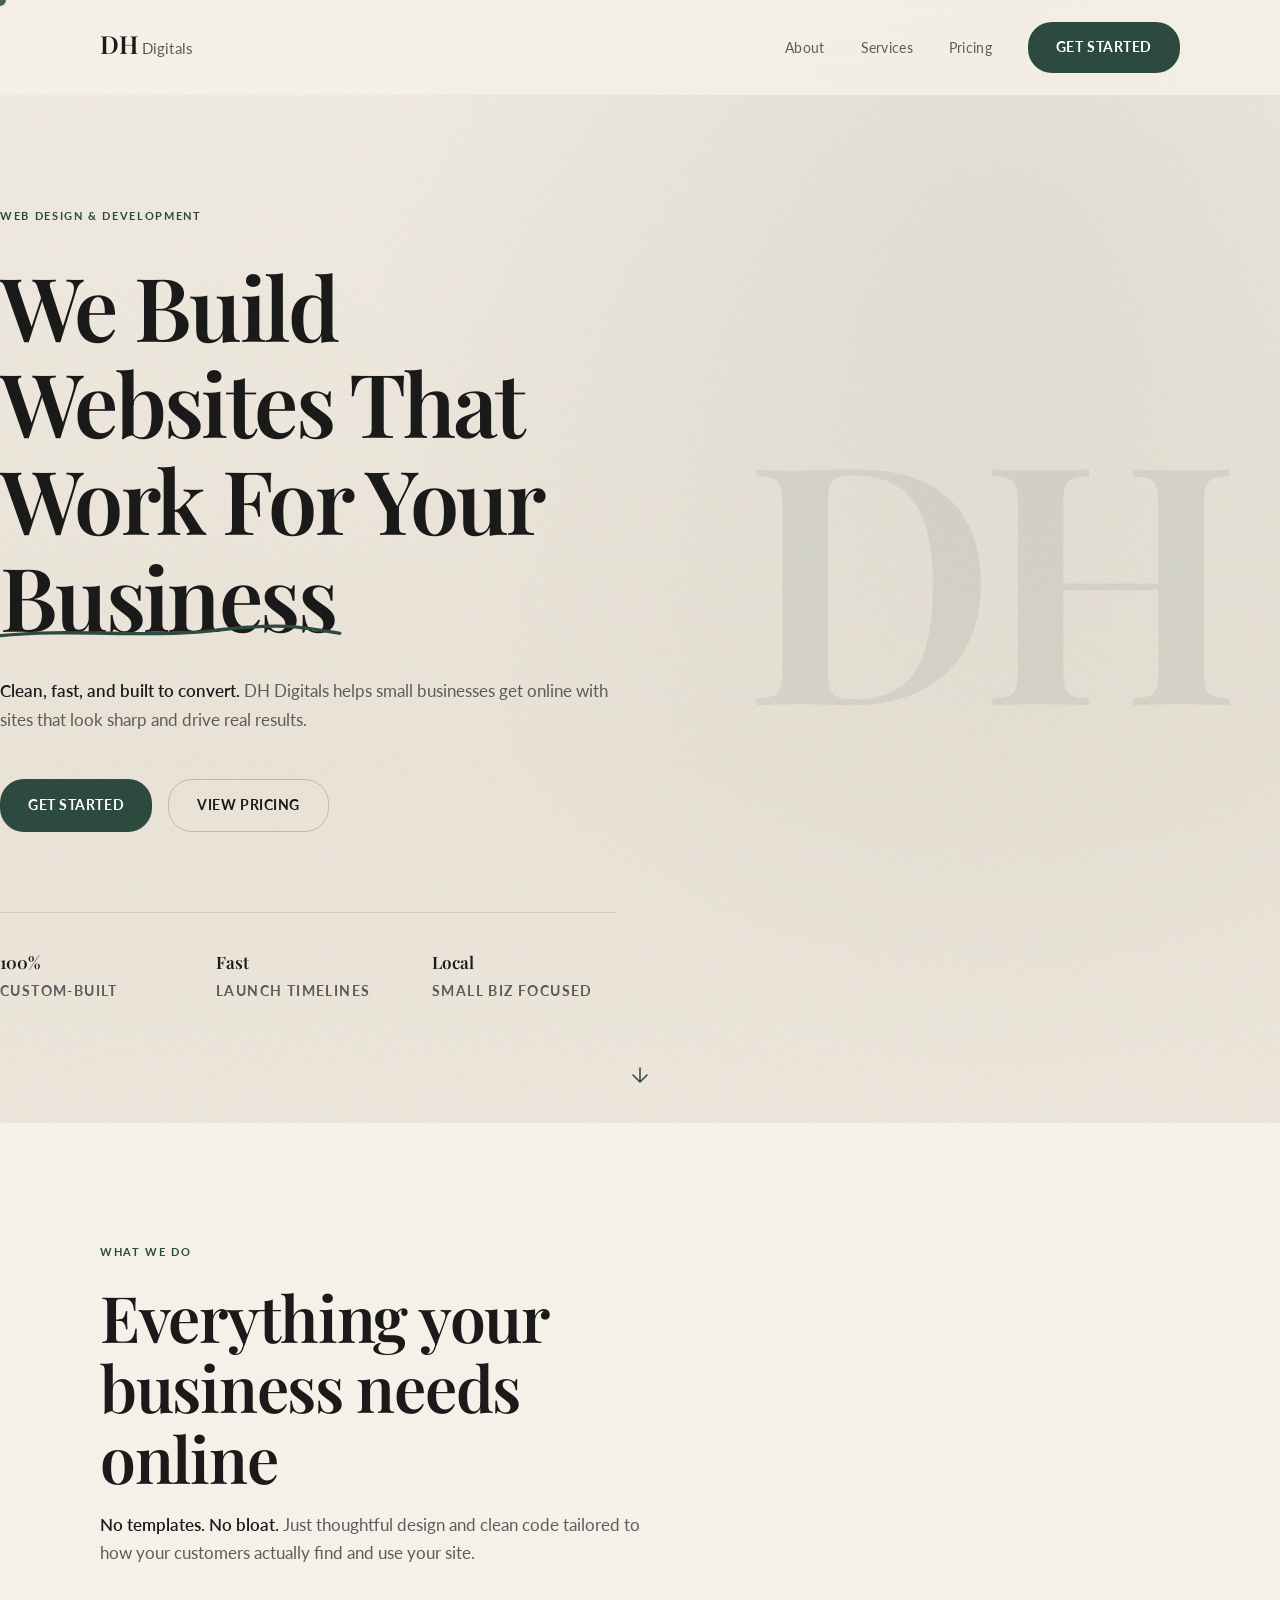
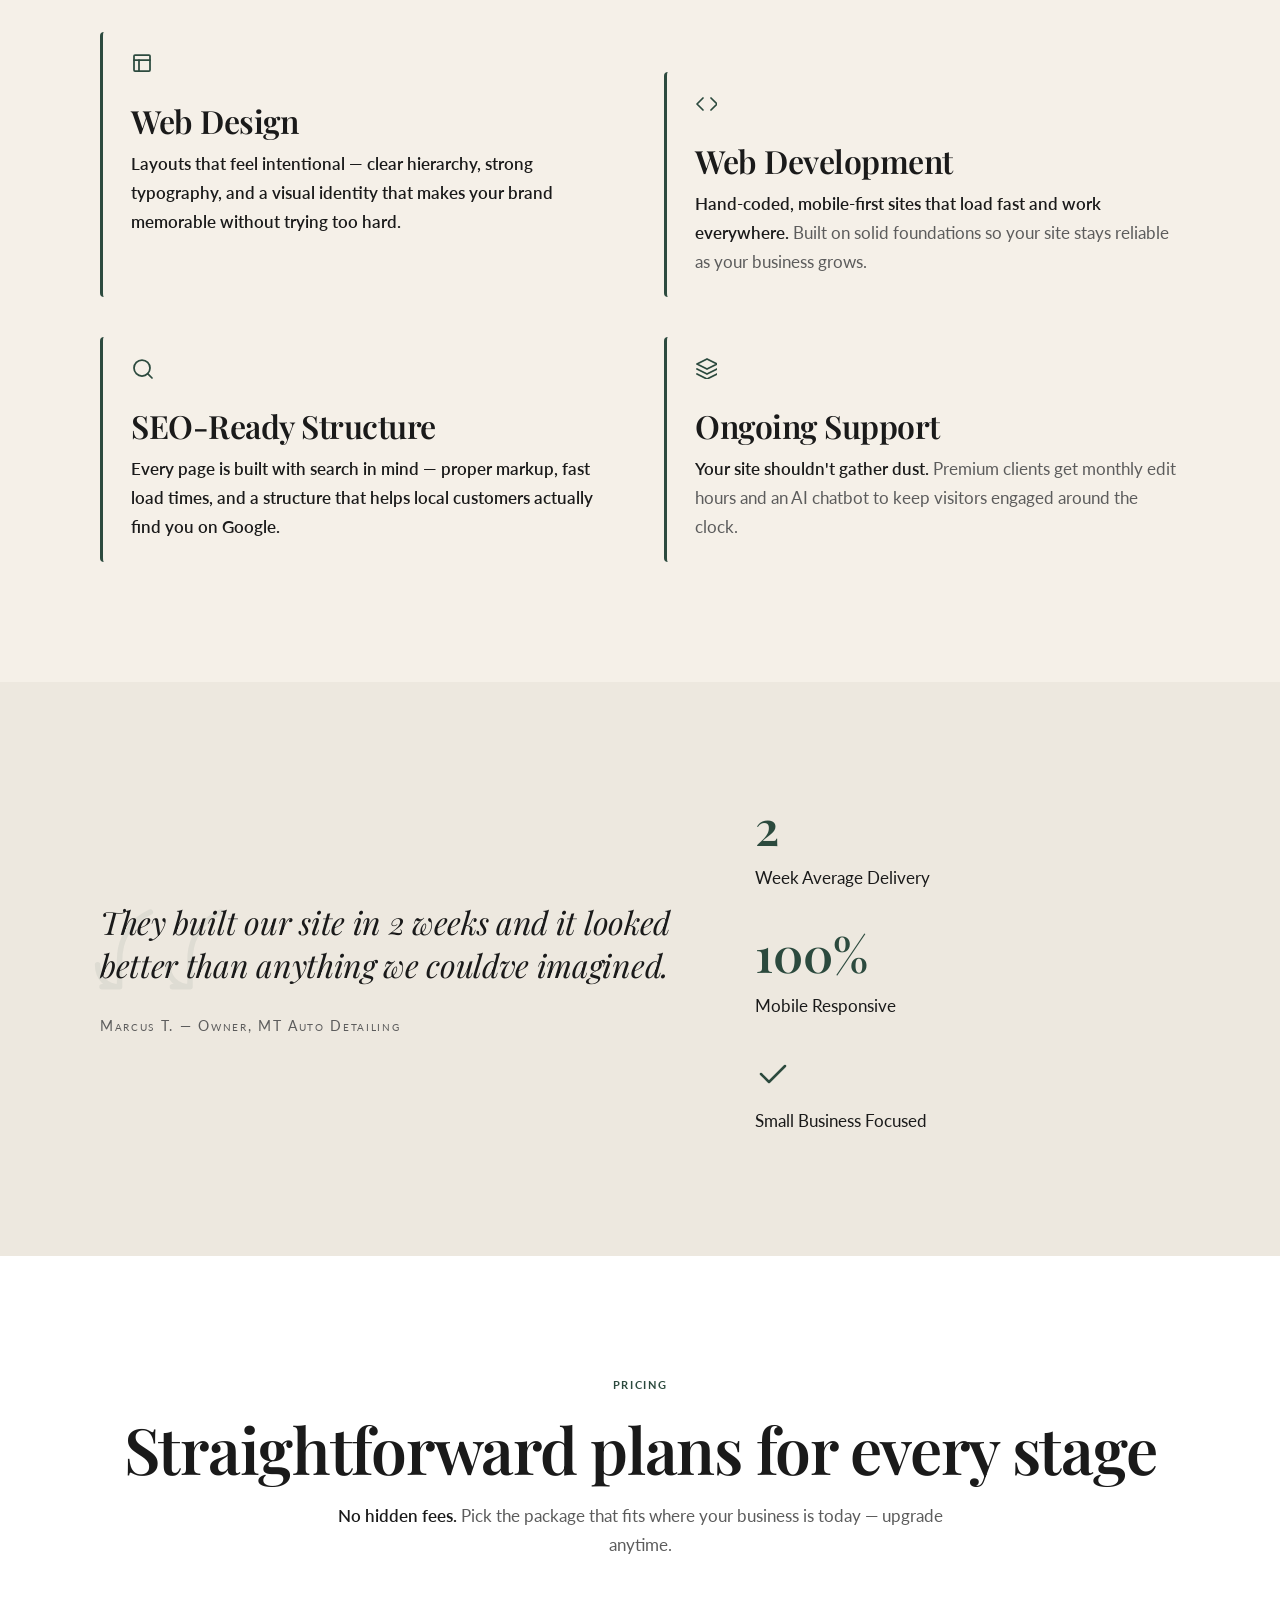
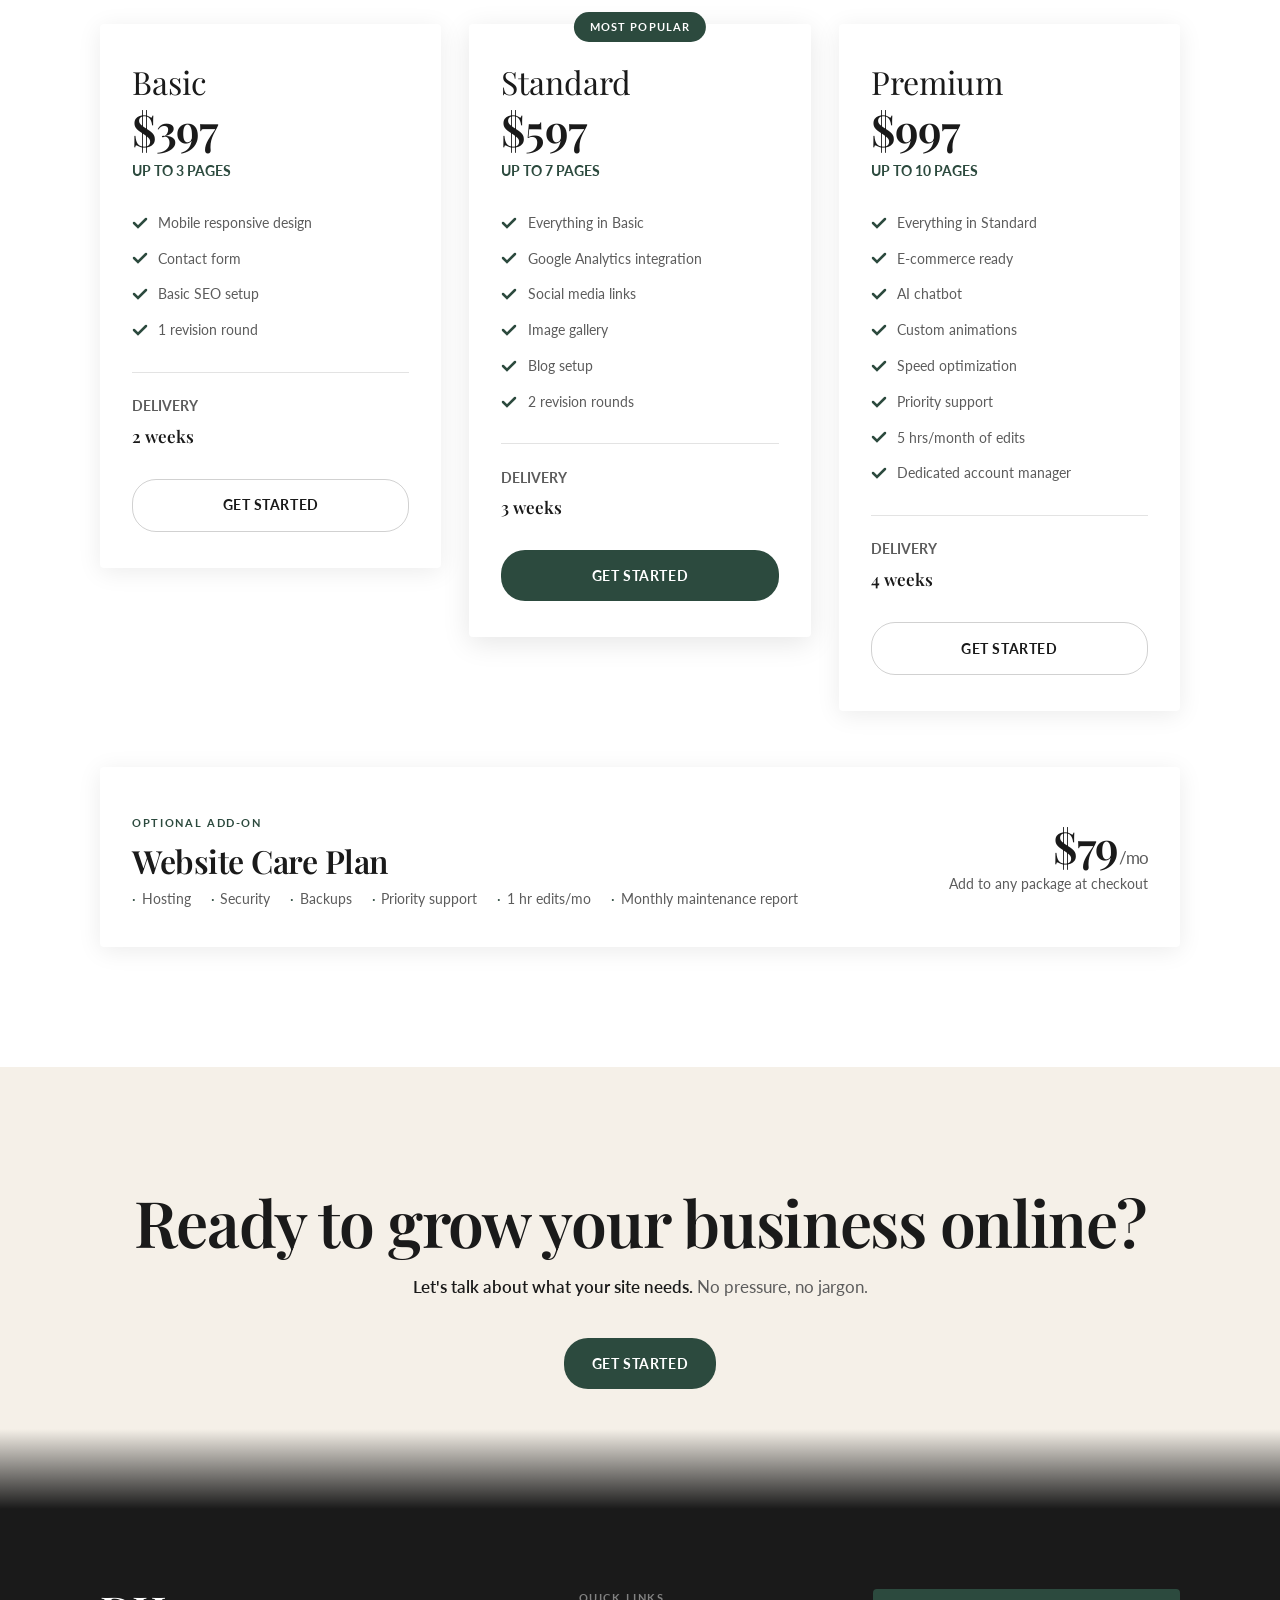
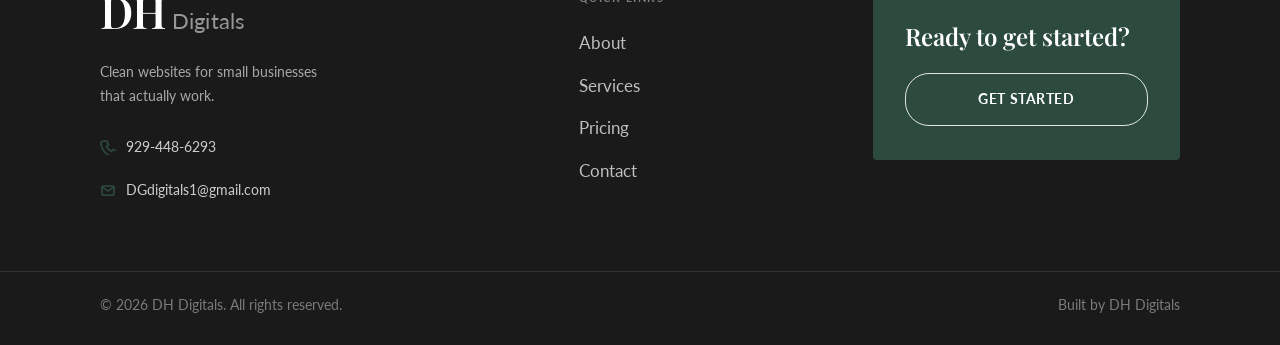
==== index.html @ 17f13685 "Launch DH Digitals marketing site with full responsive design. Includes homepage, about, services, a" ====
<!DOCTYPE html>
<html lang="en">
<head>
  <meta charset="UTF-8">
  <meta name="viewport" content="width=device-width, initial-scale=1.0">
  <title>DH Digitals — Web Design & Development</title>
  <link rel="icon" type="image/svg+xml" href="data:image/svg+xml,%3Csvg xmlns='http://www.w3.org/2000/svg' viewBox='0 0 32 32'%3E%3Crect width='32' height='32' rx='7' fill='%23F5F0E8'/%3E%3Ctext x='16' y='21.5' font-family='Georgia%2C%20serif' font-size='13' font-weight='600' fill='%232C4A3E' text-anchor='middle'%3EDH%3C/text%3E%3C/svg%3E">
  <link rel="preconnect" href="https://fonts.googleapis.com">
  <link rel="preconnect" href="https://fonts.gstatic.com" crossorigin>
  <link href="https://fonts.googleapis.com/css2?family=Lato:wght@400;700&family=Playfair+Display:ital,wght@0,400;0,500;0,600;0,700;1,400;1,500&display=swap" rel="stylesheet">
  <link rel="stylesheet" href="styles.css">
</head>
<body>

  <!-- NAV -->
  <nav id="nav">
    <div class="container">
      <a href="index.html" class="logo"><span class="logo-serif">DH</span> <span class="logo-rest">Digitals</span></a>
      <ul class="nav-links" id="navLinks">
        <li><a href="about.html">About</a></li>
        <li><a href="services.html">Services</a></li>
        <li><a href="#pricing">Pricing</a></li>
        <li><a href="contact.html" class="btn btn-primary">Get Started</a></li>
      </ul>
      <button class="nav-toggle" id="navToggle" type="button" aria-label="Toggle menu" aria-expanded="false">
        <span class="hamburger" aria-hidden="true">
          <span class="hamburger-line"></span>
          <span class="hamburger-line"></span>
          <span class="hamburger-line"></span>
        </span>
      </button>
    </div>
  </nav>

  <!-- HERO -->
  <section class="hero">
    <div class="hero-parallax-bg" aria-hidden="true"></div>
    <div class="hero-monogram" aria-hidden="true">DH</div>
    <svg class="hero-grain" aria-hidden="true" preserveAspectRatio="none">
      <filter id="hero-noise" x="0" y="0" width="100%" height="100%">
        <feTurbulence type="fractalNoise" baseFrequency="0.72" numOctaves="4" stitchTiles="stitch"/>
      </filter>
      <rect width="100%" height="100%" filter="url(#hero-noise)" opacity="0.12"/>
    </svg>
    <div class="container hero-layout">
      <div class="hero-content">
        <p class="hero-tag">Web Design & Development</p>
        <h1>We Build Websites That Work For Your <span class="hero-word">Business<svg class="hero-underline" viewBox="0 0 200 12" preserveAspectRatio="none" aria-hidden="true"><path d="M3 9 C45 3, 85 11, 125 5 S175 2, 197 7" stroke="#2C4A3E" stroke-width="2.5" fill="none" stroke-linecap="round"/></svg></span></h1>
        <p class="hero-sub"><span class="lead-sentence">Clean, fast, and built to convert.</span> DH Digitals helps small businesses get online with sites that look sharp and drive real results.</p>
        <div class="hero-cta">
          <a href="contact.html" class="btn btn-primary">Get Started</a>
          <a href="#pricing" class="btn btn-outline">View Pricing</a>
        </div>
        <div class="hero-stats">
          <div>
            <div class="stat-num">100%</div>
            <div class="stat-label">Custom-built</div>
          </div>
          <div>
            <div class="stat-num">Fast</div>
            <div class="stat-label">Launch timelines</div>
          </div>
          <div>
            <div class="stat-num">Local</div>
            <div class="stat-label">Small biz focused</div>
          </div>
        </div>
      </div>
    </div>
    <a href="#services" class="hero-scroll-hint" aria-label="Scroll down">
      <svg class="hero-scroll-arrow" width="24" height="24" viewBox="0 0 24 24" fill="none" stroke="currentColor" stroke-width="1.5" stroke-linecap="round" stroke-linejoin="round" aria-hidden="true">
        <path d="M12 5v14M5 12l7 7 7-7"/>
      </svg>
    </a>
  </section>

  <!-- SERVICES -->
  <section id="services">
    <div class="container">
      <div class="services-header reveal">
        <p class="section-label">What We Do</p>
        <h2 class="section-title">Everything your business needs online</h2>
        <p class="section-desc"><span class="lead-sentence">No templates. No bloat.</span> Just thoughtful design and clean code tailored to how your customers actually find and use your site.</p>
      </div>
      <div class="services-grid reveal">
        <div class="service-card">
          <div class="service-icon">
            <svg width="22" height="22" fill="none" stroke="currentColor" stroke-width="1.75" stroke-linecap="round" stroke-linejoin="round">
              <rect x="3" y="3" width="16" height="16" rx="1"/><line x1="3" y1="8" x2="19" y2="8"/><line x1="8" y1="8" x2="8" y2="19"/>
            </svg>
          </div>
          <h3>Web Design</h3>
          <p><span class="lead-sentence">Layouts that feel intentional — clear hierarchy, strong typography, and a visual identity that makes your brand memorable without trying too hard.</span></p>
        </div>
        <div class="service-card card-offset">
          <div class="service-icon">
            <svg width="22" height="22" fill="none" stroke="currentColor" stroke-width="1.75" stroke-linecap="round" stroke-linejoin="round">
              <polyline points="16 18 22 12 16 6"/><polyline points="8 6 2 12 8 18"/>
            </svg>
          </div>
          <h3>Web Development</h3>
          <p><span class="lead-sentence">Hand-coded, mobile-first sites that load fast and work everywhere.</span> Built on solid foundations so your site stays reliable as your business grows.</p>
        </div>
        <div class="service-card">
          <div class="service-icon">
            <svg width="22" height="22" fill="none" stroke="currentColor" stroke-width="1.75" stroke-linecap="round" stroke-linejoin="round">
              <circle cx="11" cy="11" r="8"/><line x1="21" y1="21" x2="16.65" y2="16.65"/>
            </svg>
          </div>
          <h3>SEO-Ready Structure</h3>
          <p><span class="lead-sentence">Every page is built with search in mind — proper markup, fast load times, and a structure that helps local customers actually find you on Google.</span></p>
        </div>
        <div class="service-card">
          <div class="service-icon">
            <svg width="22" height="22" fill="none" stroke="currentColor" stroke-width="1.75" stroke-linecap="round" stroke-linejoin="round">
              <path d="M12 2L2 7l10 5 10-5-10-5z"/><path d="M2 17l10 5 10-5"/><path d="M2 12l10 5 10-5"/>
            </svg>
          </div>
          <h3>Ongoing Support</h3>
          <p><span class="lead-sentence">Your site shouldn't gather dust.</span> Premium clients get monthly edit hours and an AI chatbot to keep visitors engaged around the clock.</p>
        </div>
      </div>
    </div>
  </section>

  <!-- SOCIAL PROOF -->
  <section id="social-proof" class="social-proof">
    <div class="container">
      <div class="social-proof-grid reveal">
        <div class="social-proof-quote">
          <svg class="quote-mark" viewBox="0 0 80 64" fill="none" stroke="currentColor" stroke-width="2.5" stroke-linecap="round" aria-hidden="true">
            <path d="M18 46V34c0-10 5-18 14-22M18 46h-8M18 46c-6 0-10-4-10-10M50 46V34c0-10 5-18 14-22M50 46h-8M50 46c-6 0-10-4-10-10"/>
          </svg>
          <blockquote>
            <p>They built our site in 2 weeks and it looked better than anything we couldve imagined.</p>
            <cite>Marcus T. — Owner, MT Auto Detailing</cite>
          </blockquote>
        </div>
        <div class="social-proof-stats">
          <div class="stat-block">
            <span class="stat-value">2</span>
            <span class="stat-label">Week Average Delivery</span>
          </div>
          <div class="stat-block">
            <span class="stat-value">100%</span>
            <span class="stat-label">Mobile Responsive</span>
          </div>
          <div class="stat-block">
            <span class="stat-value stat-check" aria-hidden="true">
              <svg width="36" height="36" fill="none" stroke="currentColor" stroke-width="2.5" stroke-linecap="round" stroke-linejoin="round">
                <polyline points="6 18 14 26 30 10"/>
              </svg>
            </span>
            <span class="stat-label">Small Business Focused</span>
          </div>
        </div>
      </div>
    </div>
  </section>

  <!-- PRICING -->
  <section id="pricing">
    <div class="container">
      <div class="pricing-header reveal">
        <p class="section-label">Pricing</p>
        <h2 class="section-title">Straightforward plans for every stage</h2>
        <p class="section-desc"><span class="lead-sentence">No hidden fees.</span> Pick the package that fits where your business is today — upgrade anytime.</p>
      </div>
      <div class="pricing-grid">

        <div class="price-card reveal">
          <div class="price-tier">Basic</div>
          <div class="price-amount">$397</div>
          <p class="price-pages">Up to 3 pages</p>
          <ul class="price-features">
            <li>
              <svg width="16" height="16" fill="none" stroke="currentColor" stroke-width="2.5" stroke-linecap="round"><polyline points="2 8 6 12 14 4"/></svg>
              Mobile responsive design
            </li>
            <li>
              <svg width="16" height="16" fill="none" stroke="currentColor" stroke-width="2.5" stroke-linecap="round"><polyline points="2 8 6 12 14 4"/></svg>
              Contact form
            </li>
            <li>
              <svg width="16" height="16" fill="none" stroke="currentColor" stroke-width="2.5" stroke-linecap="round"><polyline points="2 8 6 12 14 4"/></svg>
              Basic SEO setup
            </li>
            <li>
              <svg width="16" height="16" fill="none" stroke="currentColor" stroke-width="2.5" stroke-linecap="round"><polyline points="2 8 6 12 14 4"/></svg>
              1 revision round
            </li>
          </ul>
          <div class="price-meta">
            <div class="meta-item">
              <div class="meta-label">Delivery</div>
              <div class="meta-value">2 weeks</div>
            </div>
          </div>
          <a href="contact.html" class="btn btn-outline">Get Started</a>
        </div>

        <div class="price-card featured reveal">
          <div class="price-badge">Most Popular</div>
          <div class="price-tier">Standard</div>
          <div class="price-amount">$597</div>
          <p class="price-pages">Up to 7 pages</p>
          <ul class="price-features">
            <li>
              <svg width="16" height="16" fill="none" stroke="currentColor" stroke-width="2.5" stroke-linecap="round"><polyline points="2 8 6 12 14 4"/></svg>
              Everything in Basic
            </li>
            <li>
              <svg width="16" height="16" fill="none" stroke="currentColor" stroke-width="2.5" stroke-linecap="round"><polyline points="2 8 6 12 14 4"/></svg>
              Google Analytics integration
            </li>
            <li>
              <svg width="16" height="16" fill="none" stroke="currentColor" stroke-width="2.5" stroke-linecap="round"><polyline points="2 8 6 12 14 4"/></svg>
              Social media links
            </li>
            <li>
              <svg width="16" height="16" fill="none" stroke="currentColor" stroke-width="2.5" stroke-linecap="round"><polyline points="2 8 6 12 14 4"/></svg>
              Image gallery
            </li>
            <li>
              <svg width="16" height="16" fill="none" stroke="currentColor" stroke-width="2.5" stroke-linecap="round"><polyline points="2 8 6 12 14 4"/></svg>
              Blog setup
            </li>
            <li>
              <svg width="16" height="16" fill="none" stroke="currentColor" stroke-width="2.5" stroke-linecap="round"><polyline points="2 8 6 12 14 4"/></svg>
              2 revision rounds
            </li>
          </ul>
          <div class="price-meta">
            <div class="meta-item">
              <div class="meta-label">Delivery</div>
              <div class="meta-value">3 weeks</div>
            </div>
          </div>
          <a href="contact.html" class="btn btn-primary">Get Started</a>
        </div>

        <div class="price-card reveal">
          <div class="price-tier">Premium</div>
          <div class="price-amount">$997</div>
          <p class="price-pages">Up to 10 pages</p>
          <ul class="price-features">
            <li>
              <svg width="16" height="16" fill="none" stroke="currentColor" stroke-width="2.5" stroke-linecap="round"><polyline points="2 8 6 12 14 4"/></svg>
              Everything in Standard
            </li>
            <li>
              <svg width="16" height="16" fill="none" stroke="currentColor" stroke-width="2.5" stroke-linecap="round"><polyline points="2 8 6 12 14 4"/></svg>
              E-commerce ready
            </li>
            <li>
              <svg width="16" height="16" fill="none" stroke="currentColor" stroke-width="2.5" stroke-linecap="round"><polyline points="2 8 6 12 14 4"/></svg>
              AI chatbot
            </li>
            <li>
              <svg width="16" height="16" fill="none" stroke="currentColor" stroke-width="2.5" stroke-linecap="round"><polyline points="2 8 6 12 14 4"/></svg>
              Custom animations
            </li>
            <li>
              <svg width="16" height="16" fill="none" stroke="currentColor" stroke-width="2.5" stroke-linecap="round"><polyline points="2 8 6 12 14 4"/></svg>
              Speed optimization
            </li>
            <li>
              <svg width="16" height="16" fill="none" stroke="currentColor" stroke-width="2.5" stroke-linecap="round"><polyline points="2 8 6 12 14 4"/></svg>
              Priority support
            </li>
            <li>
              <svg width="16" height="16" fill="none" stroke="currentColor" stroke-width="2.5" stroke-linecap="round"><polyline points="2 8 6 12 14 4"/></svg>
              5 hrs/month of edits
            </li>
            <li>
              <svg width="16" height="16" fill="none" stroke="currentColor" stroke-width="2.5" stroke-linecap="round"><polyline points="2 8 6 12 14 4"/></svg>
              Dedicated account manager
            </li>
          </ul>
          <div class="price-meta">
            <div class="meta-item">
              <div class="meta-label">Delivery</div>
              <div class="meta-value">4 weeks</div>
            </div>
          </div>
          <a href="contact.html" class="btn btn-outline">Get Started</a>
        </div>

      </div>

      <div class="care-plan reveal">
        <div class="care-plan-info">
          <span class="care-plan-tag">Optional Add-On</span>
          <h3>Website Care Plan</h3>
          <ul class="care-plan-features">
            <li>Hosting</li>
            <li>Security</li>
            <li>Backups</li>
            <li>Priority support</li>
            <li>1 hr edits/mo</li>
            <li>Monthly maintenance report</li>
          </ul>
        </div>
        <div class="care-plan-price">
          <div class="price-amount">$79<span>/mo</span></div>
          <p class="care-plan-note">Add to any package at checkout</p>
        </div>
      </div>
    </div>
  </section>

  <!-- CTA -->
  <section class="cta-band">
    <div class="container reveal">
      <h2>Ready to grow your business online?</h2>
      <p><span class="lead-sentence">Let's talk about what your site needs.</span> No pressure, no jargon.</p>
      <a href="contact.html" class="btn btn-primary">Get Started</a>
    </div>
  </section>

  <!-- FOOTER -->
  <footer id="contact">
    <div class="container footer-main">
      <div class="footer-col footer-brand-col">
        <a href="index.html" class="footer-logo logo">
          <span class="logo-serif">DH</span>
          <span class="logo-rest">Digitals</span>
        </a>
        <p class="footer-tagline">Clean websites for small businesses that actually work.</p>
        <ul class="footer-contact-list">
          <li>
            <a href="tel:9294486293">
              <svg width="16" height="16" fill="none" stroke="currentColor" stroke-width="1.75" stroke-linecap="round" stroke-linejoin="round" aria-hidden="true">
                <path d="M3 2h4l1.5 4-2 1.5a11 11 0 0 0 5 5L13 10.5 17 12v4a2 2 0 0 1-2 2A15 15 0 0 1 1 4a2 2 0 0 1 2-2z"/>
              </svg>
              929-448-6293
            </a>
          </li>
          <li>
            <a href="mailto:DGdigitals1@gmail.com">
              <svg width="16" height="16" fill="none" stroke="currentColor" stroke-width="1.75" stroke-linecap="round" stroke-linejoin="round" aria-hidden="true">
                <rect x="2" y="4" width="12" height="9" rx="1"/><path d="M2 5l6 4 6-4"/>
              </svg>
              DGdigitals1@gmail.com
            </a>
          </li>
        </ul>
      </div>
      <div class="footer-col footer-links-col">
        <h4 class="footer-heading">Quick Links</h4>
        <ul class="footer-links">
          <li><a href="about.html">About</a></li>
          <li><a href="#services">Services</a></li>
          <li><a href="#pricing">Pricing</a></li>
          <li><a href="contact.html">Contact</a></li>
        </ul>
      </div>
      <div class="footer-col footer-cta-col">
        <div class="footer-cta-box">
          <p class="footer-cta-title">Ready to get started?</p>
          <a href="contact.html" class="btn btn-outline-light">Get Started</a>
        </div>
      </div>
    </div>
    <div class="footer-bar">
      <div class="container footer-bar-inner">
        <p class="footer-copy">&copy; 2026 DH Digitals. All rights reserved.</p>
        <p class="footer-credit">Built by DH Digitals</p>
      </div>
    </div>
  </footer>

  <script src="main.js"></script>
</body>
</html>
---- styles.css ----
/* DH Digitals — Boutique light theme */

*, *::before, *::after { box-sizing: border-box; margin: 0; padding: 0; }

:root {
  --bg:            #F5F0E8;
  --surface:       #FFFFFF;
  --text:          #1A1A1A;
  --muted:         #5C5C5C;
  --accent:        #2C4A3E;
  --accent-hover:  #3A5E50;
  --accent-soft:   rgba(44, 74, 62, 0.12);
  --border:        rgba(26, 26, 26, 0.12);
  --border-strong: rgba(26, 26, 26, 0.2);
  --shadow-card:   0 4px 24px rgba(0, 0, 0, 0.08);
  --shadow-card-hover: 0 12px 36px rgba(0, 0, 0, 0.12);
  --card-transition: transform var(--hover-transition), box-shadow var(--hover-transition);
  --radius-btn:    24px;
  --section-space: 120px;
  --nav-offset:    5rem;
  --ease:          cubic-bezier(0.4, 0, 0.2, 1);
  --hover-transition: 0.25s cubic-bezier(0.4, 0, 0.2, 1);
  --font-display:  'Playfair Display', Georgia, serif;
  --font-body:     'Lato', system-ui, sans-serif;
  --text-h1:       88px;
  --text-h2:       64px;
  --text-h3:       32px;
  --text-body:     17px;
  --text-small:    14px;
  --lh-heading:    1.1;
  --lh-body:       1.7;
}

html { scroll-behavior: smooth; overflow-x: hidden; }

@media (prefers-reduced-motion: reduce) {
  html { scroll-behavior: auto; }
  *, *::before, *::after {
    animation-duration: 0.01ms !important;
    animation-iteration-count: 1 !important;
    transition-duration: 0.01ms !important;
  }
}

::selection {
  background: var(--accent-soft);
  color: var(--text);
}

body {
  font-family: var(--font-body);
  background: var(--bg);
  color: var(--text);
  font-size: var(--text-body);
  line-height: var(--lh-body);
  overflow-x: hidden;
  -webkit-font-smoothing: antialiased;
}

html.has-custom-cursor,
html.has-custom-cursor body {
  cursor: none;
}

html.has-custom-cursor a,
html.has-custom-cursor button,
html.has-custom-cursor .btn {
  cursor: none;
}

body > *:not(.custom-cursor) {
  animation: pageEnter 0.6s var(--ease) forwards;
}

body > nav { animation-delay: 0s; }
body > .hero,
body > main,
body > section { animation-delay: 0.05s; }
body > footer { animation-delay: 0.1s; }

.custom-cursor {
  position: fixed;
  top: 0;
  left: 0;
  width: 12px;
  height: 12px;
  margin: 0;
  padding: 0;
  border-radius: 50%;
  background: var(--accent);
  pointer-events: none;
  z-index: 10000;
  transform: translate(-50%, -50%);
  transition: left 0.1s var(--ease), top 0.1s var(--ease), transform var(--hover-transition), opacity var(--hover-transition);
  opacity: 0.85;
  mix-blend-mode: multiply;
}

.custom-cursor.is-hover {
  transform: translate(-50%, -50%) scale(2);
  opacity: 0.55;
}

/* ── TYPOGRAPHY SCALE ── */
h1, h2, h3, h4, p {
  overflow-wrap: break-word;
}

h1, h2, h3, h4 {
  font-family: var(--font-display);
  line-height: var(--lh-heading);
  font-weight: 600;
}

h1 {
  font-size: clamp(2.75rem, 7vw, var(--text-h1));
  letter-spacing: -0.03em;
}

h2 {
  font-size: clamp(2rem, 5vw, var(--text-h2));
  letter-spacing: -0.02em;
}

h3 {
  font-size: clamp(1.375rem, 2.5vw, var(--text-h3));
  letter-spacing: -0.015em;
}

p {
  max-width: 65ch;
  font-size: var(--text-body);
  line-height: var(--lh-body);
}

.lead-sentence {
  font-weight: 600;
  color: var(--text);
}

.text-small,
.stat-label,
.meta-label,
.care-plan-note,
.footer-copy,
.footer-credit,
.footer-contact-list a,
.footer-tagline,
.form-error,
.contact-note,
.price-pages,
.care-plan-features li,
.price-features li {
  font-size: var(--text-small);
  line-height: var(--lh-body);
}

.section-label,
.hero-tag,
.care-plan-tag,
.footer-heading,
.method-label,
.form-group label {
  font-size: 11px;
  letter-spacing: 0.15em;
  line-height: var(--lh-body);
  text-transform: uppercase;
  max-width: none;
}

.price-amount,
.stat-num,
.meta-value {
  font-variant-numeric: tabular-nums;
}

a { color: inherit; text-decoration: none; }

.container {
  width: min(1080px, 91vw);
  margin: 0 auto;
  min-width: 0;
}

/* ── NAV ── */
nav {
  position: fixed;
  top: 0; left: 0; right: 0;
  z-index: 100;
  padding: 1.35rem 0;
  background: rgba(245, 240, 232, 0.85);
  backdrop-filter: blur(16px);
  -webkit-backdrop-filter: blur(16px);
  border-bottom: 1px solid transparent;
  transition: border-color var(--hover-transition), padding var(--hover-transition);
}

nav.scrolled {
  border-bottom-color: var(--border);
}

nav .container {
  display: flex;
  align-items: center;
  justify-content: space-between;
}

.logo {
  font-family: var(--font-body);
  font-weight: 400;
  display: flex;
  align-items: baseline;
  gap: 0.3rem;
}

.logo-serif {
  font-family: var(--font-display);
  font-weight: 600;
  font-size: 1.55rem;
  letter-spacing: -0.02em;
  color: var(--text);
  line-height: 1;
}

.logo-rest {
  color: var(--muted);
  font-size: 0.9375rem;
  font-weight: 400;
  letter-spacing: 0.01em;
}

.nav-links {
  display: flex;
  align-items: center;
  gap: 2.25rem;
  list-style: none;
}

.nav-links a:not(.btn) {
  font-size: var(--text-small);
  font-weight: 400;
  letter-spacing: 0.02em;
  color: var(--muted);
  position: relative;
  transition: color var(--hover-transition);
}

.nav-links a:not(.btn)::after {
  content: '';
  position: absolute;
  left: 0;
  bottom: -5px;
  width: 0;
  height: 1px;
  background: var(--accent);
  transition: width var(--hover-transition);
}

.nav-links a:not(.btn):hover,
.nav-links a:not(.btn).active { color: var(--accent); }

.nav-links a:not(.btn):hover::after,
.nav-links a:not(.btn).active::after { width: 100%; }

.nav-links .btn-primary {
  transition: transform var(--hover-transition), background var(--hover-transition), color var(--hover-transition);
}

.nav-links .btn-primary:hover:not(:disabled) {
  transform: scale(0.97);
}

.btn {
  display: inline-flex;
  align-items: center;
  justify-content: center;
  gap: 0.5rem;
  font-family: var(--font-body);
  font-weight: 700;
  font-size: var(--text-small);
  letter-spacing: 0.04em;
  text-transform: uppercase;
  padding: 0.85rem 1.75rem;
  border: none;
  border-radius: var(--radius-btn);
  cursor: pointer;
  transition: transform var(--hover-transition), background var(--hover-transition), color var(--hover-transition), border-color var(--hover-transition);
}

.btn-primary {
  background: var(--accent);
  color: #fff;
}

.btn-primary:hover:not(:disabled) {
  background: var(--accent-hover);
  transform: translateY(-1px);
}

.btn-outline {
  background: transparent;
  color: var(--text);
  border: 1px solid var(--border-strong);
}

.btn-outline:hover {
  border-color: var(--accent);
  color: var(--accent);
}

.btn-outline-light {
  background: transparent;
  color: #fff;
  border: 1px solid rgba(255, 255, 255, 0.85);
}

.btn-outline-light:hover:not(:disabled) {
  background: rgba(255, 255, 255, 0.1);
  border-color: #fff;
  color: #fff;
  transform: translateY(-1px);
}

.nav-toggle {
  display: none;
  background: none;
  border: none;
  color: var(--text);
  cursor: pointer;
  padding: 0;
}

.hamburger {
  display: flex;
  flex-direction: column;
  justify-content: space-between;
  width: 28px;
  height: 28px;
}

.hamburger-line {
  display: block;
  width: 28px;
  height: 2px;
  background: currentColor;
  border-radius: 1px;
}

/* ── HERO (home) ── */
.hero {
  min-height: 100vh;
  display: flex;
  align-items: center;
  padding: calc(var(--section-space) + var(--nav-offset)) 0 var(--section-space);
  position: relative;
  overflow: hidden;
}

.hero-parallax-bg {
  position: absolute;
  inset: -20% 0;
  z-index: 0;
  background:
    radial-gradient(ellipse 85% 65% at 78% 22%, rgba(44, 74, 62, 0.07) 0%, transparent 58%),
    radial-gradient(ellipse 55% 50% at 12% 88%, rgba(44, 74, 62, 0.05) 0%, transparent 52%),
    linear-gradient(180deg, #F5F0E8 0%, #EDE6DA 45%, #F5F0E8 100%);
  background-size: 100% 140%;
  background-position: center 0;
  background-repeat: no-repeat;
  will-change: background-position;
}

.hero-monogram {
  position: absolute;
  right: clamp(-1rem, 2vw, 3rem);
  top: 50%;
  transform: translateY(-48%);
  font-family: var(--font-display);
  font-size: clamp(11rem, 26vw, 21rem);
  font-weight: 600;
  color: var(--accent);
  opacity: 0.08;
  line-height: 0.85;
  letter-spacing: -0.04em;
  pointer-events: none;
  z-index: 1;
  user-select: none;
}

.hero-grain {
  position: absolute;
  inset: 0;
  width: 100%;
  height: 100%;
  pointer-events: none;
  z-index: 2;
  mix-blend-mode: multiply;
}

.hero-layout {
  position: relative;
  z-index: 3;
  width: 100%;
}

.hero-content {
  position: relative;
  max-width: 560px;
  text-align: left;
  z-index: 1;
}

.hero-tag {
  display: inline-block;
  font-weight: 700;
  text-transform: uppercase;
  color: var(--accent);
  margin-bottom: 2rem;
  max-width: none;
  opacity: 0;
  animation: rise 1.1s var(--ease) 0.15s forwards;
}

.hero h1 {
  font-size: var(--text-h1);
  letter-spacing: -0.03em;
  line-height: var(--lh-heading);
  margin-bottom: 2rem;
  opacity: 0;
  animation: rise 1.15s var(--ease) 0.3s forwards;
}

.hero-word {
  position: relative;
  display: inline-block;
  white-space: nowrap;
}

.hero-underline {
  position: absolute;
  left: -2%;
  bottom: 0.06em;
  width: 105%;
  height: 0.18em;
  min-height: 8px;
  max-height: 16px;
  pointer-events: none;
}

.hero-sub {
  color: var(--muted);
  margin-bottom: 2.75rem;
  opacity: 0;
  animation: fadeUpSub 0.85s var(--ease) 0.7s forwards;
}

.hero-cta {
  display: flex;
  gap: 1rem;
  flex-wrap: wrap;
  opacity: 0;
  animation: rise 1.15s var(--ease) 0.62s forwards;
}

.hero-cta .btn {
  position: relative;
  overflow: hidden;
}

.hero-cta .btn .ripple {
  position: absolute;
  border-radius: 50%;
  pointer-events: none;
  transform: scale(0);
  animation: rippleOut 0.65s var(--ease) forwards;
}

.hero-cta .btn-primary .ripple {
  background: rgba(255, 255, 255, 0.45);
}

.hero-cta .btn-outline .ripple {
  background: rgba(44, 74, 62, 0.18);
}

.hero-scroll-hint {
  position: absolute;
  bottom: 2.25rem;
  left: 50%;
  transform: translateX(-50%);
  z-index: 3;
  color: var(--accent);
  opacity: 0;
  animation: riseHint 1s var(--ease) 1.1s forwards;
}

.hero-scroll-hint:hover {
  color: var(--accent-hover);
}

.hero-scroll-arrow {
  display: block;
  animation: bounceDown 2.2s var(--ease) infinite;
}

.hero-stats {
  display: grid;
  grid-template-columns: repeat(3, 1fr);
  gap: 2rem;
  margin-top: 5rem;
  padding-top: 2.5rem;
  border-top: 1px solid var(--border);
  opacity: 0;
  animation: rise 1.15s var(--ease) 0.78s forwards;
}

.hero-stats > div {
  text-align: left;
}

.stat-num {
  font-family: var(--font-display);
  font-weight: 600;
  line-height: var(--lh-heading);
  color: var(--text);
}

.stat-label {
  font-weight: 700;
  letter-spacing: 0.1em;
  text-transform: uppercase;
  color: var(--muted);
  margin-top: 0.5rem;
  max-width: none;
}

.hero-aside { display: none; }

/* ── PAGE HERO ── */
.page-hero {
  padding: calc(var(--section-space) + var(--nav-offset)) 0 var(--section-space);
  position: relative;
}

.page-hero-content {
  position: relative;
  max-width: 640px;
  text-align: left;
}

.page-hero .hero-tag,
.contact-info .hero-tag {
  opacity: 0;
  animation: rise 1.1s var(--ease) 0.15s forwards;
}

.page-hero h1 {
  font-size: clamp(2rem, 5vw, var(--text-h2));
  margin-bottom: 1.35rem;
  opacity: 0;
  animation: rise 1.1s var(--ease) 0.25s forwards;
}

.page-hero h1 em,
.contact-info > h1 em,
.mission-quote em {
  font-style: italic;
  color: var(--accent);
}

.page-hero-sub,
.contact-info > p:first-of-type {
  color: var(--muted);
  opacity: 0;
  animation: rise 1.1s var(--ease) 0.42s forwards;
}

.contact-info > h1 {
  font-size: clamp(2rem, 5vw, var(--text-h2));
  margin-bottom: 1.25rem;
  opacity: 0;
  animation: rise 1.1s var(--ease) 0.28s forwards;
}

/* ── SECTIONS ── */
section { padding: var(--section-space) 0; }

.section-label {
  font-weight: 700;
  text-transform: uppercase;
  color: var(--accent);
  margin-bottom: 1.25rem;
  max-width: none;
}

.section-title {
  margin-bottom: 1.1rem;
}

.section-desc {
  color: var(--muted);
}

.pricing-header .section-desc {
  margin-left: auto;
  margin-right: auto;
}

.reveal {
  opacity: 0;
  transform: translateY(20px);
  transition: opacity 0.9s var(--ease), transform 0.9s var(--ease);
}

.reveal.visible {
  opacity: 1;
  transform: translateY(0);
}

/* ── SERVICES ── */
.services-header {
  margin-bottom: 4rem;
  max-width: 560px;
}

.services-grid,
.pricing-grid,
.contact-grid,
.story-grid,
.social-proof-grid,
.intro .container,
.footer-main,
.values-grid {
  min-width: 0;
}

.services-grid > *,
.pricing-grid > *,
.contact-grid > *,
.story-grid > *,
.social-proof-grid > *,
.values-grid > * {
  min-width: 0;
}

.services-grid {
  display: grid;
  grid-template-columns: repeat(2, 1fr);
  gap: 2.5rem 3rem;
}

.service-card {
  background: transparent;
  padding: 1.25rem 0 1.25rem 1.75rem;
  border-left: 3px solid var(--accent);
  position: relative;
  border-radius: 4px;
  box-shadow: transparent 0 0 0;
  transition: var(--card-transition), border-color var(--hover-transition);
}

.service-card:hover {
  border-left-color: var(--accent-hover);
  transform: translateY(-4px);
  box-shadow: var(--shadow-card-hover);
}

.service-card.card-offset {
  margin-top: 2.5rem;
}

.service-icon {
  width: auto;
  height: auto;
  display: block;
  margin-bottom: 1.25rem;
  color: var(--accent);
  transition: transform var(--hover-transition);
  transform-origin: center center;
}

.service-card:hover .service-icon {
  transform: rotate(10deg);
}

.service-card h3 {
  margin-bottom: 0.75rem;
}

.service-card p {
  color: var(--muted);
}

/* ── SOCIAL PROOF ── */
.social-proof {
  background: #EDE8DF;
}

.social-proof-grid {
  display: grid;
  grid-template-columns: 1.15fr 0.85fr;
  gap: 4rem 5rem;
  align-items: center;
}

.social-proof-quote {
  position: relative;
}

.quote-mark {
  position: absolute;
  top: -2rem;
  left: -1.25rem;
  width: clamp(7rem, 14vw, 11rem);
  height: clamp(7rem, 14vw, 11rem);
  color: var(--accent);
  opacity: 0.07;
  pointer-events: none;
  z-index: 0;
}

.social-proof-quote blockquote {
  position: relative;
  z-index: 1;
  margin: 0;
}

.social-proof-quote p {
  font-family: var(--font-display);
  font-style: italic;
  font-size: clamp(1.375rem, 2.5vw, 2rem);
  line-height: 1.35;
  letter-spacing: -0.01em;
  color: var(--text);
  margin-bottom: 1.75rem;
  max-width: none;
}

.social-proof-quote cite {
  display: block;
  font-family: var(--font-body);
  font-style: normal;
  font-size: var(--text-small);
  font-variant: small-caps;
  letter-spacing: 0.12em;
  color: var(--muted);
}

.social-proof-stats {
  display: flex;
  flex-direction: column;
  gap: 2.25rem;
}

.stat-block {
  display: flex;
  flex-direction: column;
  gap: 0.4rem;
}

.stat-value {
  font-family: var(--font-display);
  font-size: clamp(2.25rem, 4vw, 3rem);
  font-weight: 600;
  line-height: 1;
  color: var(--accent);
  font-variant-numeric: tabular-nums;
}

.stat-check {
  display: flex;
  align-items: center;
  line-height: 1;
}

.stat-check svg {
  display: block;
}

.social-proof-stats .stat-label {
  font-size: var(--text-body);
  font-weight: 400;
  letter-spacing: normal;
  text-transform: none;
  color: var(--text);
  line-height: var(--lh-body);
}

/* ── PRICING ── */
#pricing,
#plans {
  background: var(--surface);
}

.pricing-header {
  text-align: center;
  margin-bottom: 4rem;
}

.pricing-header .section-desc { margin: 0 auto; }

.pricing-grid {
  display: grid;
  grid-template-columns: repeat(3, 1fr);
  gap: 1.75rem;
  align-items: start;
}

.price-card {
  background: #fff;
  border: none;
  border-radius: 4px;
  padding: 2.5rem 2rem 2.25rem;
  position: relative;
  display: flex;
  flex-direction: column;
  box-shadow: var(--shadow-card);
  transition: var(--card-transition);
}

.price-card:hover {
  transform: translateY(-4px);
  box-shadow: var(--shadow-card-hover);
}

.price-card.featured {
  box-shadow: 0 6px 28px rgba(0, 0, 0, 0.1);
}

.price-card.featured:hover {
  box-shadow: var(--shadow-card-hover);
}

.price-badge {
  position: absolute;
  top: -0.75rem;
  left: 50%;
  transform: translateX(-50%);
  background: var(--accent);
  color: #fff;
  font-family: var(--font-body);
  font-size: 11px;
  font-weight: 700;
  letter-spacing: 0.1em;
  text-transform: uppercase;
  padding: 0.35rem 1rem;
  border-radius: var(--radius-btn);
  white-space: nowrap;
}

.price-tier {
  font-family: var(--font-display);
  font-size: clamp(1.375rem, 2.5vw, var(--text-h3));
  line-height: var(--lh-heading);
  margin-bottom: 0.35rem;
}

.price-amount {
  font-family: var(--font-display);
  font-size: clamp(2rem, 4vw, 2.75rem);
  font-weight: 600;
  letter-spacing: -0.02em;
  line-height: var(--lh-heading);
  margin-bottom: 0.35rem;
  color: var(--text);
}

.price-pages {
  font-weight: 700;
  text-transform: uppercase;
  color: var(--accent);
  margin-bottom: 1.75rem;
  max-width: none;
}

.price-features {
  list-style: none;
  display: flex;
  flex-direction: column;
  gap: 0.75rem;
  margin-bottom: 1.85rem;
  flex: 1;
}

.price-features li {
  display: flex;
  align-items: center;
  gap: 0.65rem;
  color: var(--muted);
}

.price-features li svg {
  flex-shrink: 0;
  width: 16px;
  height: 16px;
  color: var(--accent);
  transform-origin: center center;
}

.price-features.is-animating li:not(.check-in) svg {
  transform: scale(0);
}

.price-features.is-animating li.check-in svg {
  animation: checkPop 0.4s var(--ease) forwards;
}

.price-meta {
  padding-top: 1.35rem;
  border-top: 1px solid var(--border);
  margin-bottom: 1.75rem;
}

.meta-label {
  font-weight: 700;
  text-transform: uppercase;
  color: var(--muted);
  margin-bottom: 0.25rem;
  max-width: none;
}

.meta-value {
  font-family: var(--font-display);
  font-weight: 600;
}

.price-card .btn { width: 100%; }

.care-plan {
  margin-top: 3.5rem;
  padding: 2.5rem 2rem 2.25rem;
  background: #fff;
  border: none;
  border-radius: 4px;
  box-shadow: var(--shadow-card);
  display: flex;
  align-items: center;
  justify-content: space-between;
  gap: 2rem;
  flex-wrap: wrap;
  transition: var(--card-transition);
}

.care-plan:hover {
  transform: translateY(-4px);
  box-shadow: var(--shadow-card-hover);
}

.care-plan-info { flex: 1; min-width: 240px; }

.care-plan-tag {
  display: inline-block;
  font-weight: 700;
  text-transform: uppercase;
  color: var(--accent);
  margin-bottom: 0.65rem;
  max-width: none;
}

.care-plan h3 {
  margin-bottom: 0.55rem;
}

.care-plan-features {
  display: flex;
  flex-wrap: wrap;
  gap: 0.5rem 1.25rem;
  list-style: none;
}

.care-plan-features li {
  color: var(--muted);
}

.care-plan-features li::before {
  content: '·';
  margin-right: 0.35rem;
  color: var(--accent);
}

.care-plan-price { text-align: right; flex-shrink: 0; }

.care-plan-price .price-amount { margin-bottom: 0.1rem; }

.care-plan-price .price-amount span {
  font-family: var(--font-body);
  font-size: var(--text-body);
  font-weight: 400;
  color: var(--muted);
}

.care-plan-note {
  color: var(--muted);
  max-width: none;
}

/* ── CTA ── */
.cta-band,
.cta-section {
  padding: var(--section-space) 0;
  text-align: center;
}

.cta-band h2,
.cta-section h2 {
  margin-bottom: 1rem;
}

.cta-band p,
.cta-section > .container > p {
  color: var(--muted);
  margin-bottom: 2.25rem;
  max-width: 65ch;
  margin-left: auto;
  margin-right: auto;
}

.cta-buttons {
  display: flex;
  gap: 1rem;
  justify-content: center;
  flex-wrap: wrap;
}

/* ── ABOUT ── */
.story-grid {
  display: grid;
  grid-template-columns: 0.95fr 1.15fr;
  gap: 4rem 5rem;
  align-items: start;
}

.story-lead {
  font-family: var(--font-display);
  font-size: clamp(1.25rem, 2.2vw, var(--text-h3));
  font-weight: 600;
  line-height: var(--lh-heading);
  letter-spacing: -0.015em;
}

.story-body p {
  color: var(--muted);
}

.mission-quote {
  font-size: clamp(1.25rem, 2.5vw, var(--text-h3));
  font-weight: 600;
  line-height: var(--lh-heading);
  text-align: center;
  max-width: 65ch;
  margin: 0 auto;
}

.values-header p {
  color: var(--muted);
}

#mission {
  background: var(--surface);
}

.mission-block {
  max-width: 760px;
  margin: 0 auto;
  padding: 4rem 2.5rem;
  background: var(--bg);
  border-left: 3px solid var(--accent);
  border-radius: 4px;
  box-shadow: var(--shadow-card);
  transition: var(--card-transition);
}

.mission-block:hover {
  transform: translateY(-4px);
  box-shadow: var(--shadow-card-hover);
}

.mission-block .section-label {
  display: block;
  text-align: center;
  margin-bottom: 2rem;
}

.values-header {
  margin-bottom: 3.5rem;
  max-width: 65ch;
}

.story-body {
  display: flex;
  flex-direction: column;
  gap: 1.25rem;
}

.values-grid {
  display: grid;
  grid-template-columns: repeat(2, 1fr);
  gap: 2.5rem 3rem;
}

.value-card {
  background: transparent;
  padding: 1.25rem 0 1.25rem 1.75rem;
  border-left: 3px solid var(--accent);
  border-radius: 4px;
  box-shadow: transparent 0 0 0;
  transition: var(--card-transition), border-color var(--hover-transition);
}

.value-card:hover {
  transform: translateY(-4px);
  box-shadow: var(--shadow-card-hover);
}

.value-num {
  font-size: 11px;
  font-weight: 700;
  letter-spacing: 0.15em;
  color: var(--accent);
  margin-bottom: 1rem;
  max-width: none;
}

.value-card h3 {
  margin-bottom: 0.65rem;
}

.value-card p {
  color: var(--muted);
}

/* ── SERVICES PAGE ── */
.intro .container {
  display: grid;
  grid-template-columns: 1fr 1fr;
  gap: 3.5rem;
  align-items: end;
}

/* ── CONTACT ── */
body.page-contact {
  min-height: 100vh;
  display: flex;
  flex-direction: column;
}

body.page-contact main {
  flex: 1;
  padding: calc(var(--section-space) + var(--nav-offset)) 0 var(--section-space);
  position: relative;
}

.contact-grid {
  position: relative;
  display: grid;
  grid-template-columns: 0.92fr 1.08fr;
  gap: 5rem;
  align-items: start;
}

.contact-methods {
  display: flex;
  flex-direction: column;
  gap: 1rem;
  margin-top: 2.5rem;
}

.contact-method {
  display: flex;
  align-items: center;
  gap: 1.1rem;
  padding: 1.25rem 1.5rem;
  background: #fff;
  border: none;
  border-left: 3px solid var(--accent);
  border-radius: 4px;
  box-shadow: var(--shadow-card);
  transition: var(--card-transition);
}

.contact-method:hover {
  transform: translateY(-4px);
  box-shadow: var(--shadow-card-hover);
}

.method-icon {
  width: 40px;
  height: 40px;
  display: flex;
  align-items: center;
  justify-content: center;
  color: var(--accent);
  flex-shrink: 0;
}

.method-label {
  font-weight: 700;
  text-transform: uppercase;
  color: var(--muted);
  margin-bottom: 0.15rem;
}

.method-value {
  font-family: var(--font-display);
  font-size: var(--text-body);
  font-weight: 600;
  transition: color var(--hover-transition);
}

.contact-method:hover .method-value { color: var(--accent); }

.contact-note {
  margin-top: 2rem;
  color: var(--muted);
  line-height: var(--lh-body);
}

.form-panel {
  background: #fff;
  border: none;
  border-radius: 4px;
  padding: 2.5rem 2.35rem;
  box-shadow: var(--shadow-card);
  transition: var(--card-transition);
}

.form-panel:hover {
  transform: translateY(-4px);
  box-shadow: var(--shadow-card-hover);
}

.form-panel h2 {
  font-size: clamp(1.375rem, 2.5vw, var(--text-h3));
  margin-bottom: 0.35rem;
}

.form-panel > p {
  color: var(--muted);
  margin-bottom: 2rem;
}

.form-group { margin-bottom: 1.25rem; }

.form-group label {
  display: block;
  font-weight: 700;
  text-transform: uppercase;
  color: var(--muted);
  margin-bottom: 0.5rem;
}

.form-group input,
.form-group textarea {
  width: 100%;
  font-family: var(--font-body);
  font-size: var(--text-body);
  color: var(--text);
  background: var(--bg);
  border: 1px solid var(--border);
  border-radius: 8px;
  padding: 0.85rem 1rem;
  transition: border-color var(--hover-transition), box-shadow var(--hover-transition);
  outline: none;
}

.form-group input:focus,
.form-group textarea:focus {
  border-color: var(--accent);
  box-shadow: 0 0 0 3px var(--accent-soft);
}

.form-group input.error,
.form-group textarea.error { border-color: #b54a4a; }

.form-group textarea {
  min-height: 140px;
  resize: vertical;
  line-height: 1.65;
}

.form-row {
  display: grid;
  grid-template-columns: 1fr 1fr;
  gap: 1.25rem;
}

.form-panel .btn-primary {
  width: 100%;
  padding: 1rem;
  margin-top: 0.5rem;
}

.form-error {
  color: #b54a4a;
  margin-top: 0.35rem;
  display: none;
}

.form-group.has-error .form-error { display: block; }

.form-success {
  display: none;
  text-align: center;
  padding: 3rem 1.5rem;
}

.form-success.visible { display: block; }

.form-success-icon {
  width: 52px;
  height: 52px;
  display: flex;
  align-items: center;
  justify-content: center;
  margin: 0 auto 1.35rem;
  color: var(--accent);
  border: 1px solid var(--border);
  border-radius: 50%;
}

.form-success h3 {
  font-family: var(--font-display);
  font-size: clamp(1.375rem, 2.5vw, var(--text-h3));
  font-weight: 600;
  margin-bottom: 0.65rem;
}

.form-success p {
  color: var(--muted);
}

.form-body.hidden { display: none; }

/* ── FOOTER ── */
footer {
  position: relative;
  background: #1A1A1A;
  color: rgba(255, 255, 255, 0.82);
  padding: 5rem 0 0;
}

footer::before {
  content: '';
  position: absolute;
  top: -80px;
  left: 0;
  right: 0;
  height: 80px;
  background: linear-gradient(to bottom, var(--bg) 0%, #1A1A1A 100%);
  pointer-events: none;
}

.footer-main {
  display: grid;
  grid-template-columns: 1.35fr 0.75fr 1fr;
  gap: 3rem 4rem;
  align-items: start;
}

.footer-logo {
  display: inline-flex;
  align-items: baseline;
  gap: 0.35rem;
  margin-bottom: 1.25rem;
}

.footer-logo .logo-serif {
  font-size: clamp(2rem, 4vw, 2.75rem);
  color: #fff;
}

.footer-logo .logo-rest {
  font-size: clamp(1rem, 2vw, 1.35rem);
  color: rgba(255, 255, 255, 0.55);
}

.footer-tagline {
  max-width: 28ch;
  color: rgba(255, 255, 255, 0.62);
  margin-bottom: 1.75rem;
  line-height: var(--lh-body);
}

.footer-contact-list {
  list-style: none;
  display: flex;
  flex-direction: column;
  gap: 0.85rem;
}

.footer-contact-list a {
  display: inline-flex;
  align-items: center;
  gap: 0.65rem;
  color: rgba(255, 255, 255, 0.78);
  transition: color var(--hover-transition);
}

.footer-contact-list a svg {
  flex-shrink: 0;
  color: var(--accent);
  opacity: 0.95;
}

.footer-contact-list a:hover {
  color: #fff;
}

.footer-heading {
  font-family: var(--font-body);
  font-weight: 700;
  letter-spacing: 0.14em;
  text-transform: uppercase;
  color: rgba(255, 255, 255, 0.45);
  margin-bottom: 1.35rem;
}

.footer-links {
  list-style: none;
  display: flex;
  flex-direction: column;
  gap: 0.85rem;
}

.footer-links a {
  display: inline-block;
  font-size: var(--text-body);
  color: rgba(255, 255, 255, 0.72);
  position: relative;
  transition: color var(--hover-transition);
}

.footer-links a::after {
  content: '';
  position: absolute;
  left: 0;
  bottom: -4px;
  width: 0;
  height: 1px;
  background: var(--accent);
  transition: width var(--hover-transition);
}

.footer-links a:hover {
  color: #fff;
}

.footer-links a:hover::after {
  width: 100%;
}

.footer-cta-box {
  background: var(--accent);
  padding: 2rem 2rem 2.15rem;
  border-radius: 4px;
}

.footer-cta-title {
  font-family: var(--font-display);
  font-size: clamp(1.25rem, 2vw, 1.5rem);
  font-weight: 600;
  line-height: 1.25;
  color: #fff;
  margin-bottom: 1.35rem;
}

.footer-cta-box .btn {
  width: 100%;
}

.footer-bar {
  margin-top: 4rem;
  border-top: 1px solid rgba(255, 255, 255, 0.1);
}

.footer-bar-inner {
  display: flex;
  align-items: center;
  justify-content: space-between;
  gap: 1.5rem;
  padding: 1.35rem 0 1.75rem;
}

.footer-copy,
.footer-credit {
  color: rgba(255, 255, 255, 0.42);
  margin: 0;
}

.footer-credit {
  text-align: right;
}

.svg-filters {
  position: absolute;
  width: 0;
  height: 0;
  overflow: hidden;
}

@keyframes pageEnter {
  from {
    opacity: 0;
    transform: translateY(30px);
  }
  to {
    opacity: 1;
    transform: translateY(0);
  }
}

@keyframes checkPop {
  from { transform: scale(0); }
  to { transform: scale(1); }
}

@keyframes rise {
  from { opacity: 0; transform: translateY(16px); }
  to   { opacity: 1; transform: translateY(0); }
}

@keyframes fadeUpSub {
  from {
    opacity: 0;
    transform: translateY(20px);
  }
  to {
    opacity: 1;
    transform: translateY(0);
  }
}

@keyframes bounceDown {
  0%, 100% { transform: translateY(0); }
  50%      { transform: translateY(8px); }
}

@keyframes riseHint {
  from {
    opacity: 0;
    transform: translateX(-50%) translateY(16px);
  }
  to {
    opacity: 1;
    transform: translateX(-50%) translateY(0);
  }
}

@keyframes rippleOut {
  to {
    transform: scale(4);
    opacity: 0;
  }
}

@media (pointer: coarse) {
  .custom-cursor { display: none !important; }
  html.has-custom-cursor,
  html.has-custom-cursor body,
  html.has-custom-cursor a,
  html.has-custom-cursor button,
  html.has-custom-cursor .btn { cursor: auto; }
}

@media (prefers-reduced-motion: reduce) {
  body > *:not(.custom-cursor) {
    animation: none !important;
    opacity: 1;
    transform: none;
  }
  .custom-cursor { display: none !important; }
  html.has-custom-cursor,
  html.has-custom-cursor body,
  html.has-custom-cursor a,
  html.has-custom-cursor button,
  html.has-custom-cursor .btn { cursor: auto; }
  .price-features.is-animating li:not(.check-in) svg { transform: scale(1); }
  .price-features.is-animating li.check-in svg { animation: none; }
  .service-card:hover,
  .price-card:hover,
  .value-card:hover,
  .contact-method:hover,
  .care-plan:hover,
  .form-panel:hover,
  .mission-block:hover { transform: none; }
  .service-card:hover .service-icon { transform: none; }
}

img,
video {
  max-width: 100%;
  height: auto;
}

.container,
[class*="-grid"],
[class*="-card"],
.form-panel,
.care-plan,
.footer-main {
  max-width: 100%;
}

/* ── RESPONSIVE ── */

/* Desktop layout enhancements */
@media (min-width: 769px) {
  .hero-layout {
    display: grid;
    grid-template-columns: 1fr 1fr;
    align-items: center;
    gap: 3rem;
    min-height: calc(100vh - var(--section-space) - var(--nav-offset) - 8rem);
  }

  .hero-content {
    grid-column: 1;
    max-width: none;
  }

  .hero-monogram {
    right: clamp(1rem, 4vw, 5rem);
  }

  .services-grid {
    grid-template-columns: repeat(2, 1fr);
  }

  .social-proof-grid {
    grid-template-columns: 1.15fr 0.85fr;
  }

  .pricing-grid {
    grid-template-columns: repeat(3, 1fr);
  }

  .footer-main {
    grid-template-columns: 1.35fr 0.75fr 1fr;
  }
}

@media (max-width: 768px) {
  :root {
    --section-space: 64px;
    --nav-offset: 4.5rem;
    --text-small: 15px;
  }

  footer {
    padding-top: var(--section-space);
  }

  .section-label,
  .hero-tag,
  .care-plan-tag,
  .footer-heading,
  .method-label,
  .form-group label,
  .value-num,
  .price-badge {
    font-size: 15px;
  }

  .hero {
    min-height: auto;
  }

  .hero-layout {
    display: block;
  }

  .hero-content {
    max-width: none;
    text-align: center;
    margin: 0 auto;
  }

  .hero-tag {
    display: block;
  }

  .hero h1 {
    font-size: 42px;
    letter-spacing: -0.025em;
  }

  .hero-sub {
    font-size: max(15px, var(--text-body));
    line-height: 1.65;
    margin-left: auto;
    margin-right: auto;
  }

  .hero-word {
    white-space: normal;
  }

  .hero-monogram {
    font-size: clamp(5rem, 34vw, 7.5rem);
    right: -0.25rem;
    opacity: 0.06;
  }

  .hero-cta {
    flex-direction: column;
    align-items: stretch;
    gap: 12px;
  }

  .hero-cta .btn {
    width: 100%;
  }

  .hero-stats {
    grid-template-columns: 1fr;
    gap: 0;
    margin-top: 3rem;
  }

  .hero-stats > div {
    text-align: center;
    padding: 1.25rem 0;
    border-bottom: 1px solid var(--border);
  }

  .hero-stats > div:last-child {
    border-bottom: none;
  }

  .btn {
    min-height: 48px;
    padding-top: 0.75rem;
    padding-bottom: 0.75rem;
    font-size: max(15px, var(--text-small));
  }

  nav .container {
    flex-wrap: wrap;
    align-items: center;
    position: relative;
  }

  .nav-toggle {
    display: flex;
    align-items: center;
    justify-content: center;
    min-width: 44px;
    min-height: 44px;
    width: 44px;
    height: 44px;
    margin: -0.35rem -0.25rem -0.35rem 0;
  }

  .nav-links {
    flex-direction: column;
    align-items: stretch;
    width: 100%;
    flex-basis: 100%;
    max-height: 0;
    overflow: hidden;
    gap: 0;
    padding: 0;
    margin: 0;
    border-bottom: 0 solid var(--border);
    transition: max-height 0.3s var(--ease);
  }

  .nav-links.open {
    max-height: 300px;
    padding: 0.5rem 0 1rem;
    gap: 0;
    border-bottom: 1px solid var(--border);
    background: rgba(245, 240, 232, 0.98);
    backdrop-filter: blur(12px);
    -webkit-backdrop-filter: blur(12px);
  }

  .nav-links li {
    width: 100%;
  }

  .nav-links a:not(.btn) {
    display: flex;
    align-items: center;
    min-height: 48px;
    padding: 0 0.15rem;
    font-size: max(15px, var(--text-small));
  }

  .nav-links .btn {
    width: 100%;
    min-height: 48px;
    margin-top: 0.35rem;
  }

  .services-grid {
    grid-template-columns: 1fr;
    gap: 16px;
  }

  .service-card.card-offset {
    margin-top: 0;
  }

  .social-proof-grid {
    grid-template-columns: 1fr;
    gap: 2.5rem;
    text-align: center;
  }

  .social-proof-quote {
    width: 100%;
  }

  .social-proof-quote blockquote {
    text-align: center;
  }

  .social-proof-quote p {
    font-size: clamp(1.375rem, 5.5vw, 2rem);
    margin-left: auto;
    margin-right: auto;
  }

  .social-proof-stats {
    width: 100%;
    align-items: center;
  }

  .stat-block {
    align-items: center;
    text-align: center;
  }

  .values-grid,
  .story-grid,
  .intro .container,
  .contact-grid,
  .form-row {
    grid-template-columns: 1fr;
    gap: 24px;
  }

  .pricing-grid {
    display: flex;
    flex-direction: column;
    gap: 24px;
    max-width: none;
    width: 100%;
    margin: 0;
  }

  .price-card {
    width: 100%;
    padding-left: 20px;
    padding-right: 20px;
  }

  .price-card.featured {
    order: -1;
  }

  .care-plan {
    flex-direction: column;
    align-items: center;
    text-align: center;
    gap: 1.5rem;
  }

  .care-plan-price {
    order: -1;
    text-align: center;
    width: 100%;
  }

  .care-plan-price .price-amount {
    font-size: clamp(2.5rem, 8vw, 3rem);
  }

  .care-plan-info {
    order: 1;
    min-width: 0;
    width: 100%;
  }

  .care-plan-features {
    justify-content: center;
  }

  .cta-buttons {
    flex-direction: column;
    align-items: stretch;
    gap: 12px;
  }

  .cta-buttons .btn {
    width: 100%;
  }

  .cta-band .btn,
  .cta-section > .container > .btn {
    width: 100%;
  }

  .contact-method {
    min-height: 48px;
  }

  .footer-main {
    grid-template-columns: 1fr;
    gap: 32px;
    text-align: center;
  }

  .footer-brand-col,
  .footer-links-col,
  .footer-cta-col {
    display: flex;
    flex-direction: column;
    align-items: center;
    width: 100%;
  }

  .footer-tagline {
    max-width: none;
    margin-left: auto;
    margin-right: auto;
  }

  .footer-contact-list {
    align-items: center;
    width: 100%;
  }

  .footer-contact-list a {
    min-height: 48px;
    justify-content: center;
    font-size: max(15px, var(--text-small));
  }

  .footer-links {
    align-items: center;
    width: 100%;
  }

  .footer-links a {
    font-size: max(15px, var(--text-body));
    min-height: 44px;
    display: inline-flex;
    align-items: center;
    justify-content: center;
  }

  .footer-cta-col {
    grid-column: auto;
  }

  .footer-cta-box {
    max-width: none;
    width: 100%;
  }

  .footer-bar-inner {
    flex-direction: column;
    align-items: center;
    text-align: center;
    gap: 0.5rem;
  }

  .footer-copy,
  .footer-credit {
    text-align: center;
    font-size: max(15px, var(--text-small));
  }

  .footer-credit {
    text-align: center;
  }

  .mission-block {
    padding: 2.5rem 1.75rem;
  }

  .form-panel {
    padding: 2rem 20px;
  }

  .form-group input,
  .form-group textarea {
    font-size: max(15px, var(--text-body));
  }

  .container {
    width: min(1080px, 92vw);
  }
}
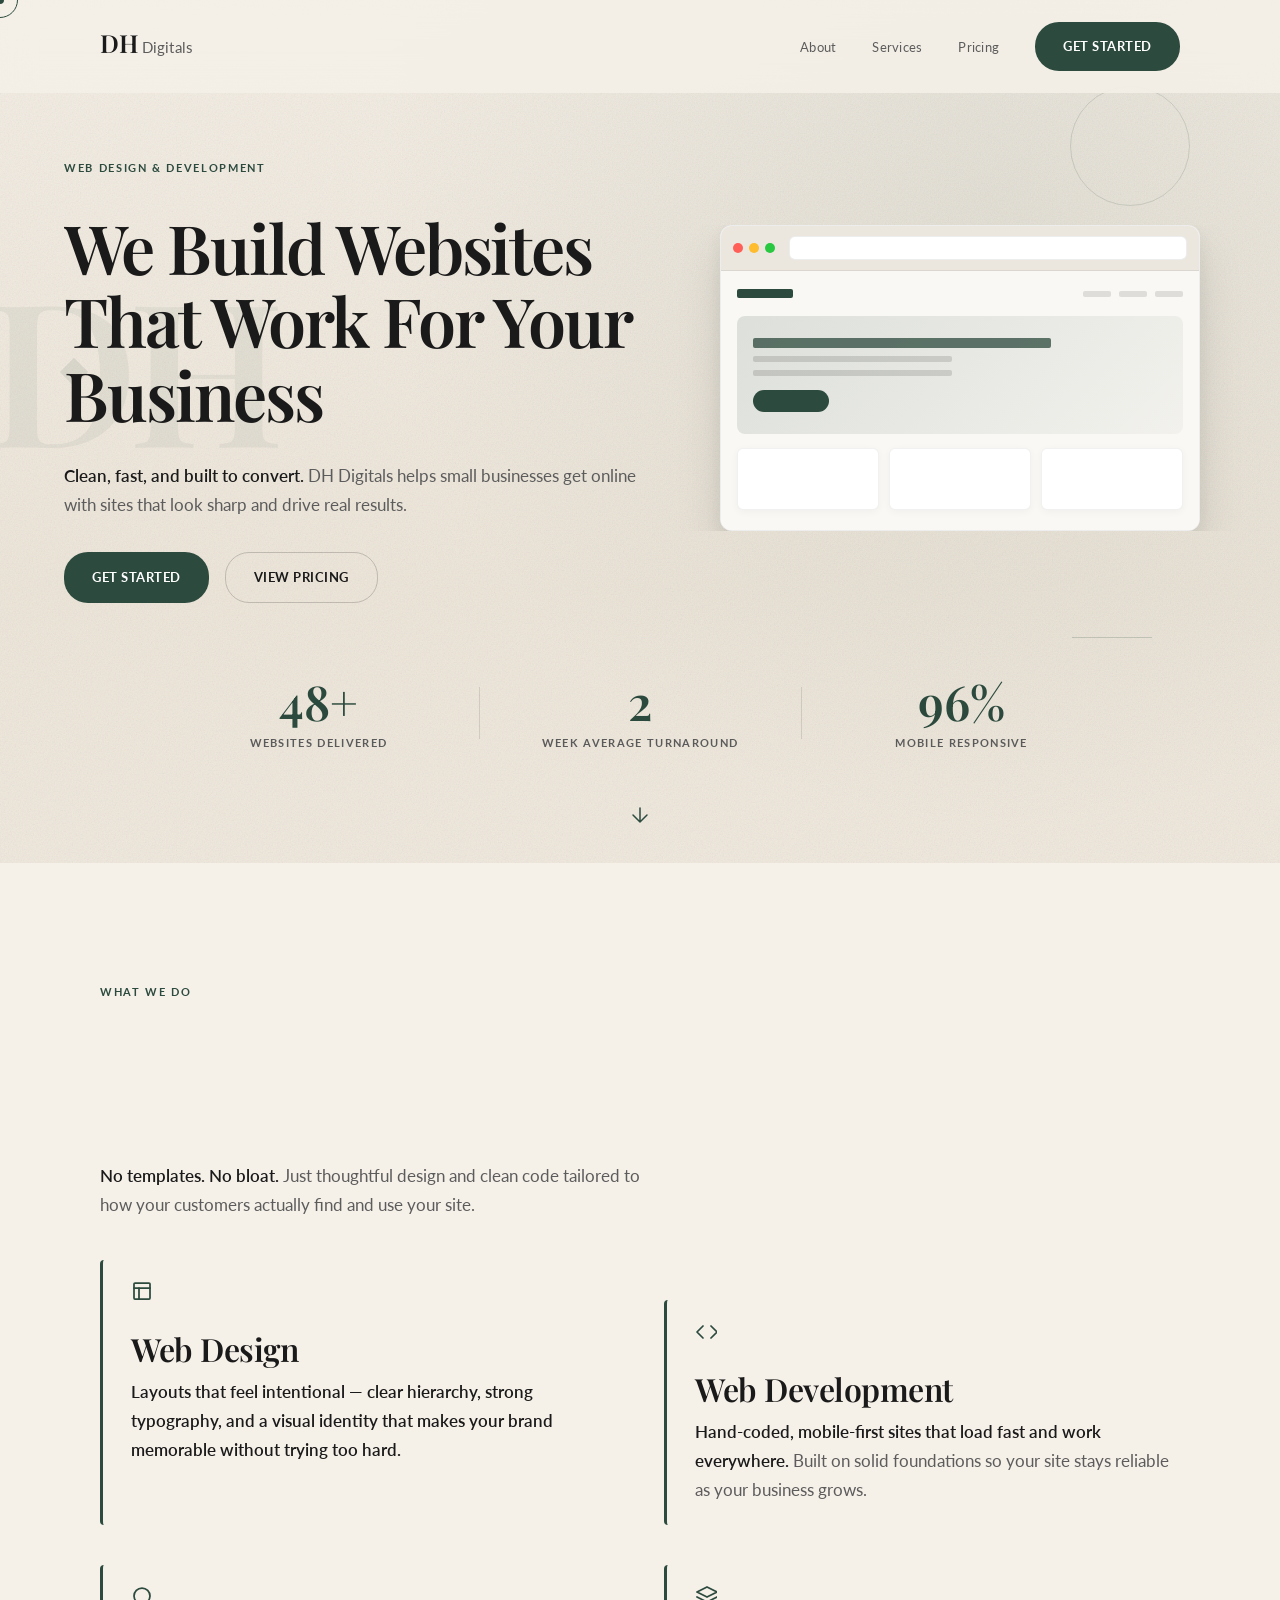
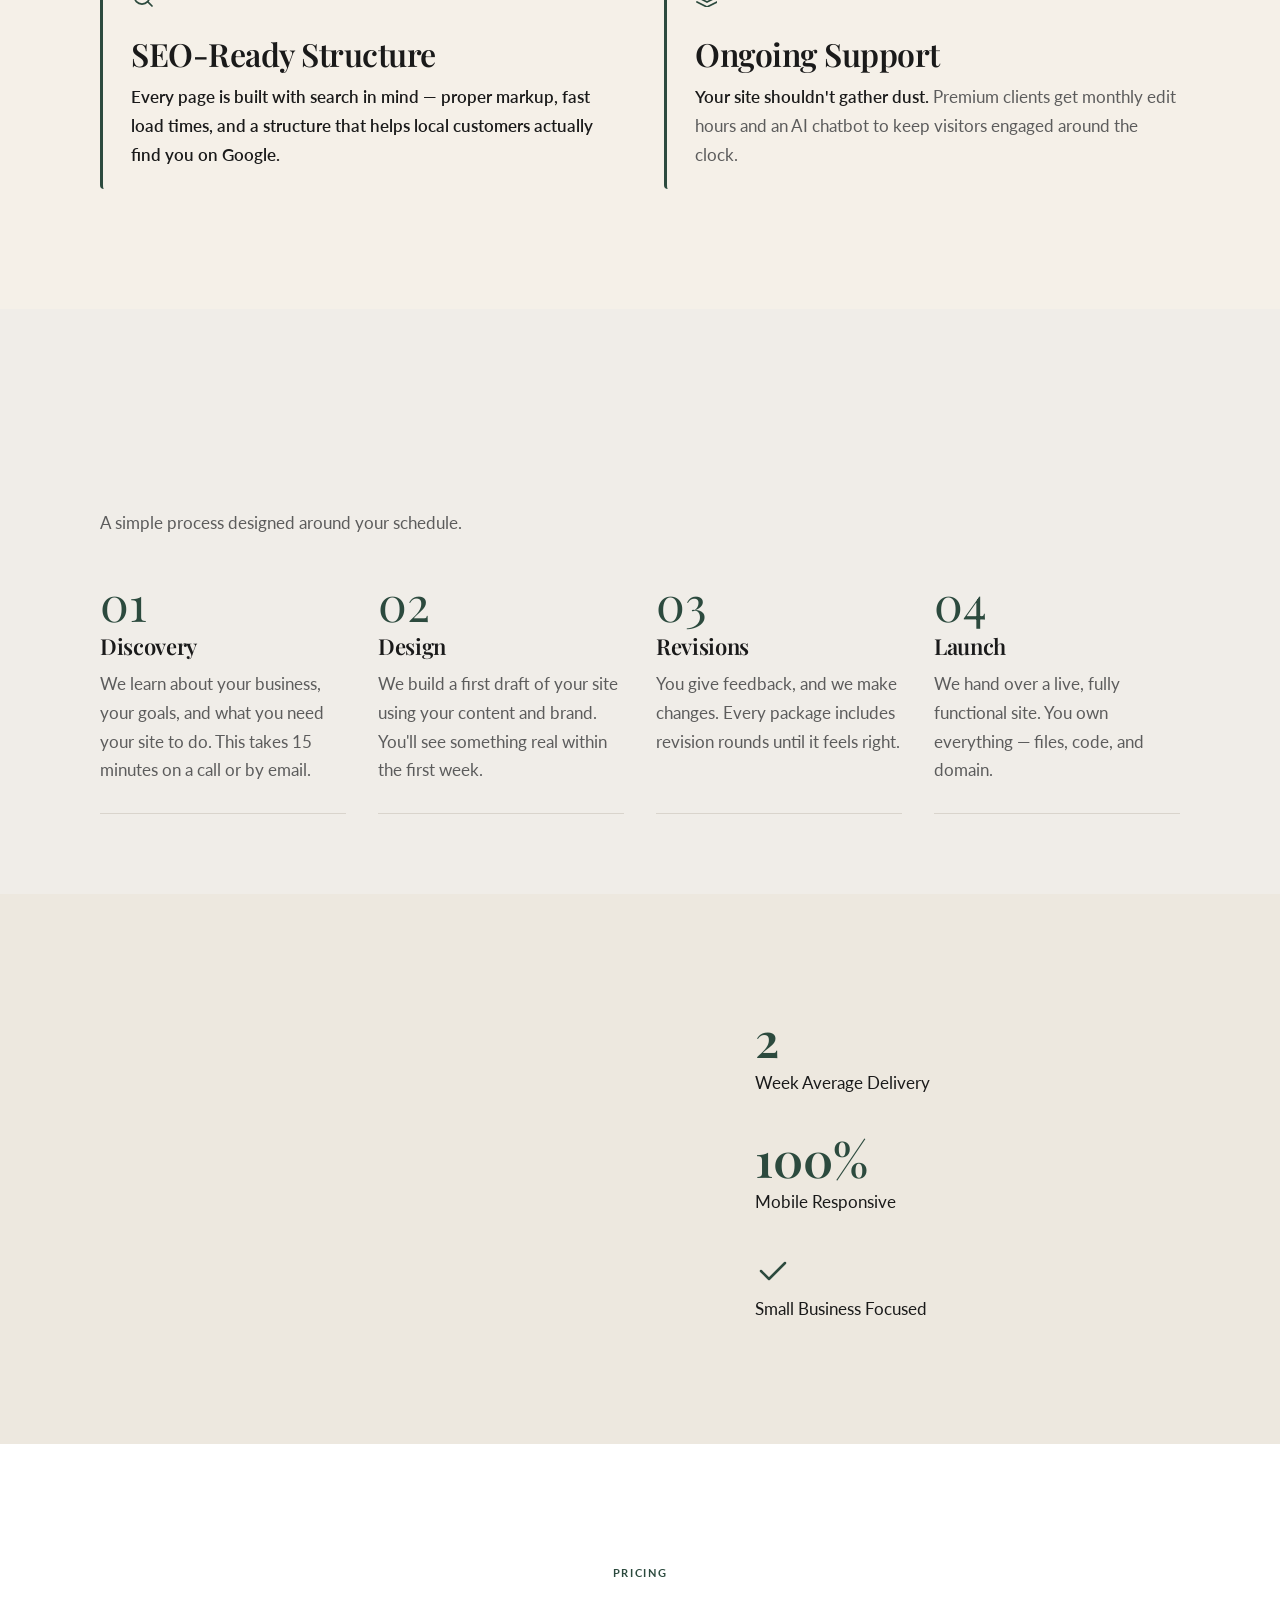
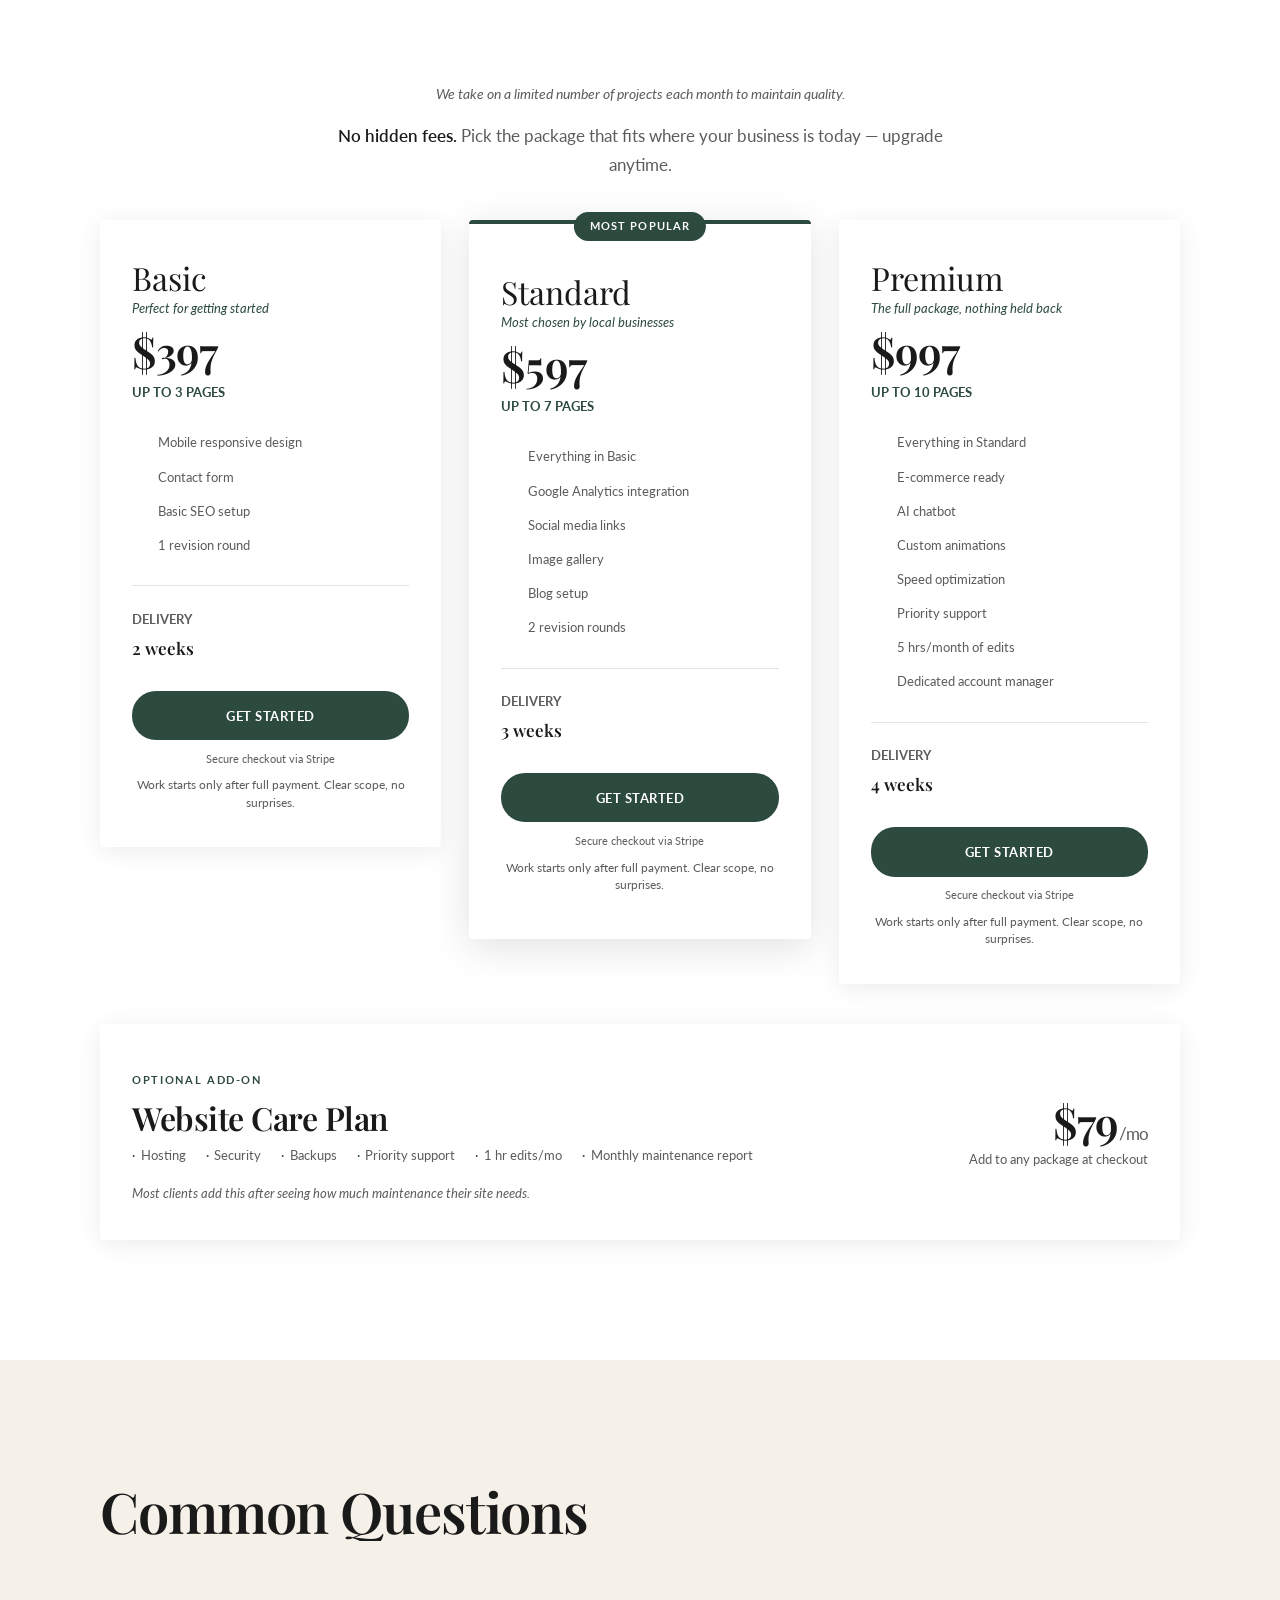
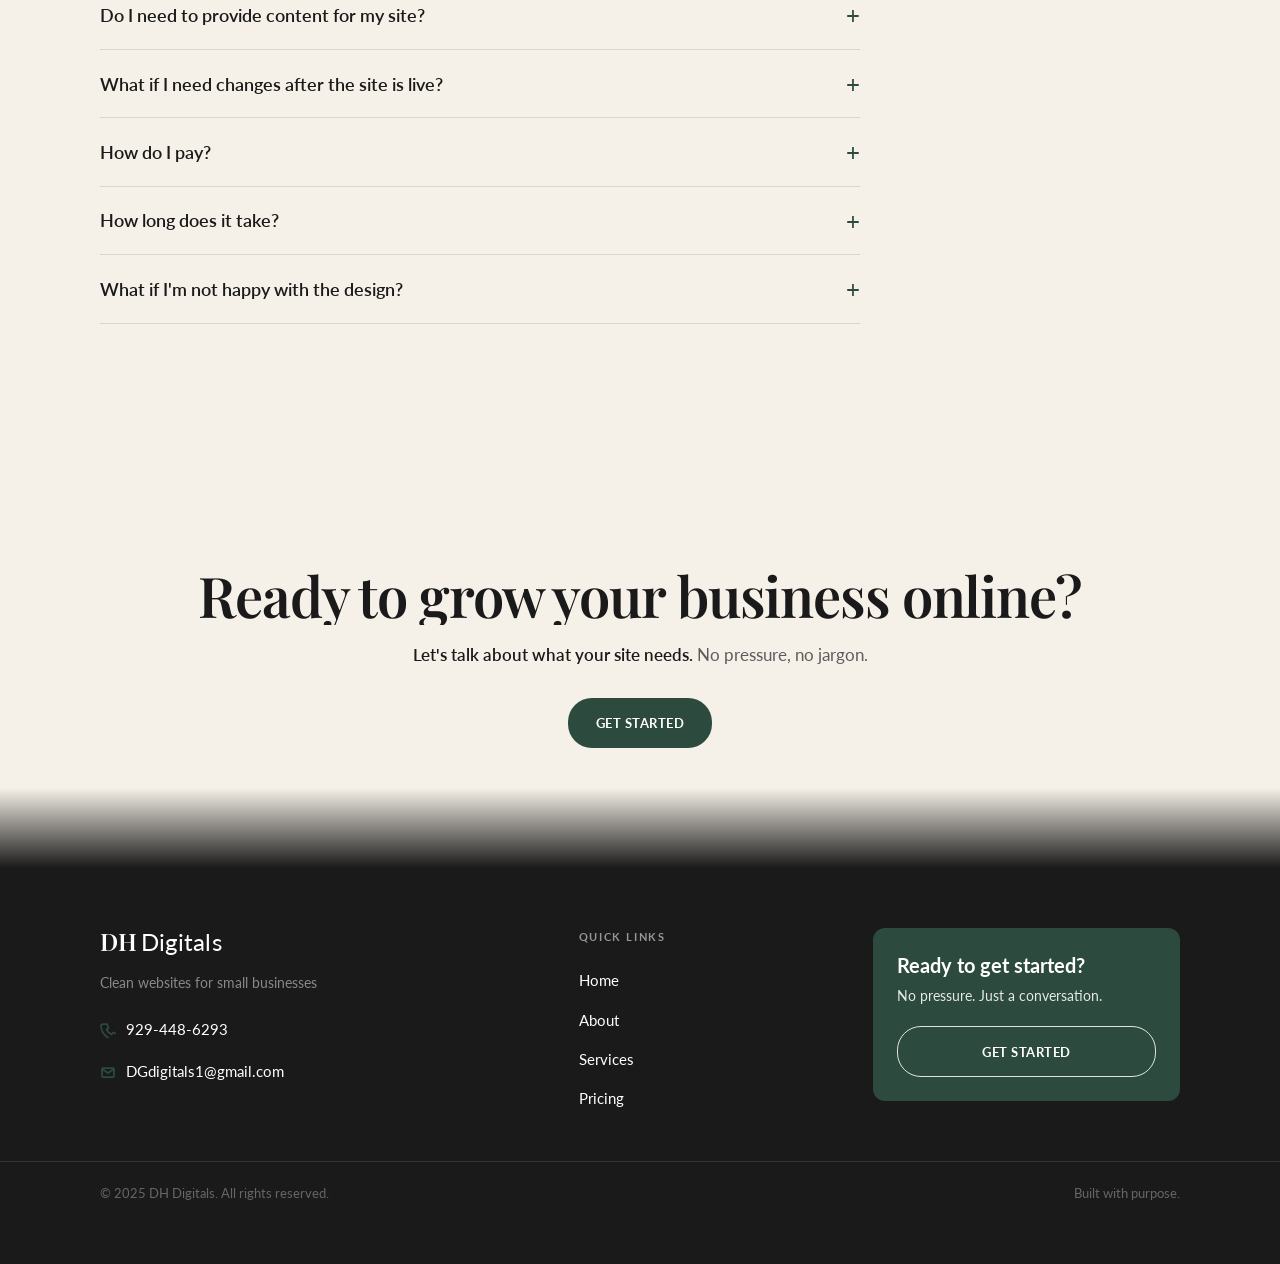
==== commit 1e4746f8: "Enhance site with animations, new sections, and polished UX. Adds page intro, scroll/text reveal, pa" ====
--- a/index.html
+++ b/index.html
@@ -3,7 +3,8 @@
 <head>
   <meta charset="UTF-8">
   <meta name="viewport" content="width=device-width, initial-scale=1.0">
-  <title>DH Digitals — Web Design & Development</title>
+  <meta name="description" content="Custom web design and development for small businesses. Transparent pricing, fast delivery, and websites built to turn visitors into customers.">
+  <title>DH Digitals — Web Design & Development for Small Businesses</title>
   <link rel="icon" type="image/svg+xml" href="data:image/svg+xml,%3Csvg xmlns='http://www.w3.org/2000/svg' viewBox='0 0 32 32'%3E%3Crect width='32' height='32' rx='7' fill='%23F5F0E8'/%3E%3Ctext x='16' y='21.5' font-family='Georgia%2C%20serif' font-size='13' font-weight='600' fill='%232C4A3E' text-anchor='middle'%3EDH%3C/text%3E%3C/svg%3E">
   <link rel="preconnect" href="https://fonts.googleapis.com">
   <link rel="preconnect" href="https://fonts.gstatic.com" crossorigin>
@@ -42,28 +43,64 @@
       </filter>
       <rect width="100%" height="100%" filter="url(#hero-noise)" opacity="0.12"/>
     </svg>
+    <div class="hero-floats" aria-hidden="true">
+      <span class="hero-float hero-float--circle"></span>
+      <span class="hero-float hero-float--square"></span>
+      <span class="hero-float hero-float--line"></span>
+    </div>
     <div class="container hero-layout">
       <div class="hero-content">
         <p class="hero-tag">Web Design & Development</p>
-        <h1>We Build Websites That Work For Your <span class="hero-word">Business<svg class="hero-underline" viewBox="0 0 200 12" preserveAspectRatio="none" aria-hidden="true"><path d="M3 9 C45 3, 85 11, 125 5 S175 2, 197 7" stroke="#2C4A3E" stroke-width="2.5" fill="none" stroke-linecap="round"/></svg></span></h1>
+        <h1>We Build Websites That Work For Your Business</h1>
         <p class="hero-sub"><span class="lead-sentence">Clean, fast, and built to convert.</span> DH Digitals helps small businesses get online with sites that look sharp and drive real results.</p>
         <div class="hero-cta">
           <a href="contact.html" class="btn btn-primary">Get Started</a>
           <a href="#pricing" class="btn btn-outline">View Pricing</a>
         </div>
-        <div class="hero-stats">
-          <div>
-            <div class="stat-num">100%</div>
-            <div class="stat-label">Custom-built</div>
-          </div>
-          <div>
-            <div class="stat-num">Fast</div>
-            <div class="stat-label">Launch timelines</div>
-          </div>
-          <div>
-            <div class="stat-num">Local</div>
-            <div class="stat-label">Small biz focused</div>
-          </div>
+      </div>
+      <div class="hero-visual" aria-hidden="true">
+        <div class="browser-frame">
+          <div class="browser-chrome">
+            <span class="browser-dot"></span>
+            <span class="browser-dot"></span>
+            <span class="browser-dot"></span>
+            <div class="browser-url"></div>
+          </div>
+          <div class="browser-screen">
+            <div class="mock-site-nav">
+              <span class="mock-logo"></span>
+              <div class="mock-nav-links">
+                <span></span><span></span><span></span>
+              </div>
+            </div>
+            <div class="mock-hero-area">
+              <span class="mock-hero-line"></span>
+              <span class="mock-hero-line short"></span>
+              <span class="mock-hero-line short"></span>
+              <span class="mock-hero-btn"></span>
+            </div>
+            <div class="mock-cards-row">
+              <span class="mock-card"></span>
+              <span class="mock-card"></span>
+              <span class="mock-card"></span>
+            </div>
+          </div>
+        </div>
+      </div>
+    </div>
+    <div class="proof-stats-bar" id="proofStatsBar">
+      <div class="container proof-stats-inner">
+        <div class="proof-stat">
+          <div class="proof-stat-value" data-count="50" data-suffix="+">0+</div>
+          <div class="proof-stat-label">Websites Delivered</div>
+        </div>
+        <div class="proof-stat">
+          <div class="proof-stat-value" data-count="2">0</div>
+          <div class="proof-stat-label">Week Average Turnaround</div>
+        </div>
+        <div class="proof-stat">
+          <div class="proof-stat-value" data-count="100" data-suffix="%">0%</div>
+          <div class="proof-stat-label">Mobile Responsive</div>
         </div>
       </div>
     </div>
@@ -119,6 +156,46 @@
           <h3>Ongoing Support</h3>
           <p><span class="lead-sentence">Your site shouldn't gather dust.</span> Premium clients get monthly edit hours and an AI chatbot to keep visitors engaged around the clock.</p>
         </div>
+      </div>
+    </div>
+  </section>
+
+  <!-- HOW IT WORKS -->
+  <section id="process" class="process-section">
+    <div class="container">
+      <div class="process-header reveal">
+        <h2 class="section-title">From idea to live site</h2>
+        <p class="section-desc">A simple process designed around your schedule.</p>
+      </div>
+      <div class="process-steps">
+        <article class="process-step" data-process-step>
+          <span class="process-num" aria-hidden="true">01</span>
+          <div class="process-content">
+            <h3 class="process-title">Discovery</h3>
+            <p class="process-desc">We learn about your business, your goals, and what you need your site to do. This takes 15 minutes on a call or by email.</p>
+          </div>
+        </article>
+        <article class="process-step" data-process-step>
+          <span class="process-num" aria-hidden="true">02</span>
+          <div class="process-content">
+            <h3 class="process-title">Design</h3>
+            <p class="process-desc">We build a first draft of your site using your content and brand. You'll see something real within the first week.</p>
+          </div>
+        </article>
+        <article class="process-step" data-process-step>
+          <span class="process-num" aria-hidden="true">03</span>
+          <div class="process-content">
+            <h3 class="process-title">Revisions</h3>
+            <p class="process-desc">You give feedback, and we make changes. Every package includes revision rounds until it feels right.</p>
+          </div>
+        </article>
+        <article class="process-step" data-process-step>
+          <span class="process-num" aria-hidden="true">04</span>
+          <div class="process-content">
+            <h3 class="process-title">Launch</h3>
+            <p class="process-desc">We hand over a live, fully functional site. You own everything — files, code, and domain.</p>
+          </div>
+        </article>
       </div>
     </div>
   </section>
@@ -132,7 +209,7 @@
             <path d="M18 46V34c0-10 5-18 14-22M18 46h-8M18 46c-6 0-10-4-10-10M50 46V34c0-10 5-18 14-22M50 46h-8M50 46c-6 0-10-4-10-10"/>
           </svg>
           <blockquote>
-            <p>They built our site in 2 weeks and it looked better than anything we couldve imagined.</p>
+            <p>They built our site in 2 weeks and it looked better than anything we could have imagined.</p>
             <cite>Marcus T. — Owner, MT Auto Detailing</cite>
           </blockquote>
         </div>
@@ -164,12 +241,14 @@
       <div class="pricing-header reveal">
         <p class="section-label">Pricing</p>
         <h2 class="section-title">Straightforward plans for every stage</h2>
+        <p class="pricing-urgency">We take on a limited number of projects each month to maintain quality.</p>
         <p class="section-desc"><span class="lead-sentence">No hidden fees.</span> Pick the package that fits where your business is today — upgrade anytime.</p>
       </div>
       <div class="pricing-grid">
 
         <div class="price-card reveal">
           <div class="price-tier">Basic</div>
+          <p class="price-tagline">Perfect for getting started</p>
           <div class="price-amount">$397</div>
           <p class="price-pages">Up to 3 pages</p>
           <ul class="price-features">
@@ -196,12 +275,15 @@
               <div class="meta-value">2 weeks</div>
             </div>
           </div>
-          <a href="contact.html" class="btn btn-outline">Get Started</a>
+          <a href="contact.html" class="btn btn-primary">Get Started</a>
+          <p class="price-checkout">Secure checkout via Stripe</p>
+          <p class="price-guarantee">Work starts only after full payment. Clear scope, no surprises.</p>
         </div>
 
         <div class="price-card featured reveal">
           <div class="price-badge">Most Popular</div>
           <div class="price-tier">Standard</div>
+          <p class="price-tagline">Most chosen by local businesses</p>
           <div class="price-amount">$597</div>
           <p class="price-pages">Up to 7 pages</p>
           <ul class="price-features">
@@ -237,10 +319,13 @@
             </div>
           </div>
           <a href="contact.html" class="btn btn-primary">Get Started</a>
+          <p class="price-checkout">Secure checkout via Stripe</p>
+          <p class="price-guarantee">Work starts only after full payment. Clear scope, no surprises.</p>
         </div>
 
         <div class="price-card reveal">
           <div class="price-tier">Premium</div>
+          <p class="price-tagline">The full package, nothing held back</p>
           <div class="price-amount">$997</div>
           <p class="price-pages">Up to 10 pages</p>
           <ul class="price-features">
@@ -283,7 +368,9 @@
               <div class="meta-value">4 weeks</div>
             </div>
           </div>
-          <a href="contact.html" class="btn btn-outline">Get Started</a>
+          <a href="contact.html" class="btn btn-primary">Get Started</a>
+          <p class="price-checkout">Secure checkout via Stripe</p>
+          <p class="price-guarantee">Work starts only after full payment. Clear scope, no surprises.</p>
         </div>
 
       </div>
@@ -300,10 +387,77 @@
             <li>1 hr edits/mo</li>
             <li>Monthly maintenance report</li>
           </ul>
+          <p class="care-plan-social">Most clients add this after seeing how much maintenance their site needs.</p>
         </div>
         <div class="care-plan-price">
           <div class="price-amount">$79<span>/mo</span></div>
           <p class="care-plan-note">Add to any package at checkout</p>
+        </div>
+      </div>
+    </div>
+  </section>
+
+  <!-- FAQ -->
+  <section id="faq">
+    <div class="container">
+      <div class="faq-header reveal">
+        <h2 class="section-title">Common Questions</h2>
+      </div>
+      <div class="faq-list reveal">
+        <div class="faq-item">
+          <button type="button" class="faq-question" aria-expanded="false">
+            <span class="faq-question-text">Do I need to provide content for my site?</span>
+            <span class="faq-icon" aria-hidden="true">+</span>
+          </button>
+          <div class="faq-answer">
+            <div class="faq-answer-inner">
+              <p>Yes — you'll provide your business info, services, pricing, and any photos. If you need stock images, we can source them for you at no extra cost.</p>
+            </div>
+          </div>
+        </div>
+        <div class="faq-item">
+          <button type="button" class="faq-question" aria-expanded="false">
+            <span class="faq-question-text">What if I need changes after the site is live?</span>
+            <span class="faq-icon" aria-hidden="true">+</span>
+          </button>
+          <div class="faq-answer">
+            <div class="faq-answer-inner">
+              <p>Two rounds of revisions are included with every package. After that, edits are billed at $30/hour — or join the Care Plan for ongoing monthly edits.</p>
+            </div>
+          </div>
+        </div>
+        <div class="faq-item">
+          <button type="button" class="faq-question" aria-expanded="false">
+            <span class="faq-question-text">How do I pay?</span>
+            <span class="faq-icon" aria-hidden="true">+</span>
+          </button>
+          <div class="faq-answer">
+            <div class="faq-answer-inner">
+              <p>We use Stripe for secure payments. Full payment is due before work begins.</p>
+            </div>
+          </div>
+        </div>
+        <div class="faq-item">
+          <button type="button" class="faq-question" aria-expanded="false">
+            <span class="faq-question-text">How long does it take?</span>
+            <span class="faq-icon" aria-hidden="true">+</span>
+          </button>
+          <div class="faq-answer">
+            <div class="faq-answer-inner">
+              <p>Basic sites take 2 weeks, Standard 3 weeks, Premium 4 weeks — from the day we receive your content.</p>
+            </div>
+          </div>
+        </div>
+        <div class="faq-item">
+          <button type="button" class="faq-question" aria-expanded="false">
+            <span class="faq-question-text">What if I'm not happy with the design?</span>
+            <span class="faq-icon" aria-hidden="true">+</span>
+          </button>
+          <div class="faq-answer">
+            <div class="faq-answer-inner">
+              <p>We share a first draft within the timeline and work through revisions together until it's right.</p>
+            </div>
+          </div>
         </div>
       </div>
     </div>
@@ -319,14 +473,14 @@
   </section>
 
   <!-- FOOTER -->
-  <footer id="contact">
+  <footer>
     <div class="container footer-main">
       <div class="footer-col footer-brand-col">
-        <a href="index.html" class="footer-logo logo">
+        <a href="index.html" class="footer-logo">
           <span class="logo-serif">DH</span>
           <span class="logo-rest">Digitals</span>
         </a>
-        <p class="footer-tagline">Clean websites for small businesses that actually work.</p>
+        <p class="footer-tagline">Clean websites for small businesses</p>
         <ul class="footer-contact-list">
           <li>
             <a href="tel:9294486293">
@@ -349,23 +503,24 @@
       <div class="footer-col footer-links-col">
         <h4 class="footer-heading">Quick Links</h4>
         <ul class="footer-links">
+          <li><a href="index.html">Home</a></li>
           <li><a href="about.html">About</a></li>
           <li><a href="#services">Services</a></li>
           <li><a href="#pricing">Pricing</a></li>
-          <li><a href="contact.html">Contact</a></li>
         </ul>
       </div>
       <div class="footer-col footer-cta-col">
         <div class="footer-cta-box">
           <p class="footer-cta-title">Ready to get started?</p>
+          <p class="footer-cta-sub">No pressure. Just a conversation.</p>
           <a href="contact.html" class="btn btn-outline-light">Get Started</a>
         </div>
       </div>
     </div>
     <div class="footer-bar">
       <div class="container footer-bar-inner">
-        <p class="footer-copy">&copy; 2026 DH Digitals. All rights reserved.</p>
-        <p class="footer-credit">Built by DH Digitals</p>
+        <p class="footer-copy">&copy; 2025 DH Digitals. All rights reserved.</p>
+        <p class="footer-credit">Built with purpose.</p>
       </div>
     </div>
   </footer>
--- a/styles.css
+++ b/styles.css
@@ -14,24 +14,32 @@
   --border-strong: rgba(26, 26, 26, 0.2);
   --shadow-card:   0 4px 24px rgba(0, 0, 0, 0.08);
   --shadow-card-hover: 0 12px 36px rgba(0, 0, 0, 0.12);
-  --card-transition: transform var(--hover-transition), box-shadow var(--hover-transition);
+  --card-transition: transform 0.25s cubic-bezier(0.4, 0, 0.2, 1), box-shadow 0.25s cubic-bezier(0.4, 0, 0.2, 1);
   --radius-btn:    24px;
   --section-space: 120px;
-  --nav-offset:    5rem;
+  --nav-offset:    4.5rem;
+  --transition:    0.25s cubic-bezier(0.4, 0, 0.2, 1);
+  --hover-transition: var(--transition);
   --ease:          cubic-bezier(0.4, 0, 0.2, 1);
-  --hover-transition: 0.25s cubic-bezier(0.4, 0, 0.2, 1);
   --font-display:  'Playfair Display', Georgia, serif;
   --font-body:     'Lato', system-ui, sans-serif;
   --text-h1:       88px;
-  --text-h2:       64px;
+  --text-h2:       56px;
   --text-h3:       32px;
   --text-body:     17px;
-  --text-small:    14px;
+  --text-small:    13px;
   --lh-heading:    1.1;
   --lh-body:       1.7;
 }
 
-html { scroll-behavior: smooth; overflow-x: hidden; }
+html {
+  scroll-behavior: smooth;
+  overflow-x: hidden;
+}
+
+[id] {
+  scroll-margin-top: calc(var(--nav-offset) + 1rem);
+}
 
 @media (prefers-reduced-motion: reduce) {
   html { scroll-behavior: auto; }
@@ -57,48 +65,295 @@
   -webkit-font-smoothing: antialiased;
 }
 
-html.has-custom-cursor,
 html.has-custom-cursor body {
   cursor: none;
 }
 
 html.has-custom-cursor a,
 html.has-custom-cursor button,
-html.has-custom-cursor .btn {
+html.has-custom-cursor .btn,
+html.has-custom-cursor input[type="submit"] {
   cursor: none;
 }
 
-body > *:not(.custom-cursor) {
-  animation: pageEnter 0.6s var(--ease) forwards;
-}
-
-body > nav { animation-delay: 0s; }
-body > .hero,
-body > main,
-body > section { animation-delay: 0.05s; }
-body > footer { animation-delay: 0.1s; }
-
-.custom-cursor {
+body > *:not(.custom-cursor-dot):not(.custom-cursor-ring) {
+  opacity: 1;
+}
+
+/* ── PAGE INTRO ── */
+.page-intro {
+  position: fixed;
+  inset: 0;
+  z-index: 9999;
+  display: flex;
+  align-items: center;
+  justify-content: center;
+  background: #2C4A3E;
+  transform: translateY(0);
+  transition: transform 0.7s cubic-bezier(0.76, 0, 0.24, 1);
+}
+
+.page-intro.is-exiting {
+  transform: translateY(-100%);
+}
+
+.page-intro-inner {
+  display: flex;
+  flex-direction: column;
+  align-items: center;
+  text-align: center;
+}
+
+.page-intro-dh {
+  font-family: var(--font-display);
+  font-size: 120px;
+  font-weight: 400;
+  letter-spacing: 0.2em;
+  color: #F5F0E8;
+  line-height: 1;
+  opacity: 0;
+  transition: opacity 0.6s cubic-bezier(0.4, 0, 0.2, 1);
+}
+
+.page-intro.is-dh-visible .page-intro-dh {
+  opacity: 1;
+}
+
+.page-intro-digitals {
+  font-family: var(--font-display);
+  font-size: 24px;
+  font-weight: 300;
+  letter-spacing: 0.4em;
+  color: #F5F0E8;
+  line-height: 1;
+  margin-top: 0.65rem;
+  opacity: 0;
+  transition: opacity 0.4s cubic-bezier(0.4, 0, 0.2, 1);
+}
+
+.page-intro.is-digitals-visible .page-intro-digitals {
+  opacity: 1;
+}
+
+html.page-intro-pending body > *:not(.page-intro):not(.custom-cursor-dot):not(.custom-cursor-ring) {
+  opacity: 0;
+}
+
+html.page-intro-reveal body > *:not(.page-intro):not(.custom-cursor-dot):not(.custom-cursor-ring) {
+  opacity: 1;
+  transition: opacity 0.5s cubic-bezier(0.4, 0, 0.2, 1);
+}
+
+html.home-parallax .section-title {
+  transition: none;
+}
+
+html.home-parallax .social-proof-quote {
+  transition: opacity 0.6s cubic-bezier(0.4, 0, 0.2, 1);
+}
+
+html.home-parallax .hero-monogram,
+html.home-parallax .hero-visual {
+  will-change: transform;
+}
+
+@media (max-width: 768px) {
+  html.home-parallax .hero-monogram,
+  html.home-parallax .hero-visual {
+    transform: none !important;
+    will-change: auto;
+  }
+}
+
+/* ── ANIMATIONS ── */
+nav#nav {
+  opacity: 0;
+  transform: translateY(-20px);
+  transition: opacity 0.5s cubic-bezier(0.4, 0, 0.2, 1), transform 0.5s cubic-bezier(0.4, 0, 0.2, 1);
+}
+
+nav#nav.is-loaded {
+  opacity: 1;
+  transform: translateY(0);
+}
+
+.scroll-heading {
+  opacity: 0;
+  transform: translateX(-30px);
+  transition: opacity 0.6s cubic-bezier(0.4, 0, 0.2, 1), transform 0.6s cubic-bezier(0.4, 0, 0.2, 1);
+}
+
+.scroll-heading.is-inview {
+  opacity: 1;
+  transform: translateX(0);
+}
+
+.scroll-card-group.is-inview > .service-card,
+.scroll-card-group.is-inview > .price-card,
+.scroll-card-group.is-inview > .process-step,
+.scroll-card-group.is-inview > .why-card,
+.scroll-card-group.is-inview > .value-card,
+.scroll-card.is-inview {
+  opacity: 1;
+  transform: translateY(0);
+}
+
+.scroll-card-group > .service-card,
+.scroll-card-group > .price-card,
+.scroll-card-group > .process-step,
+.scroll-card-group > .why-card,
+.scroll-card-group > .value-card,
+.scroll-card {
+  opacity: 0;
+  transform: translateY(30px);
+  transition: opacity 0.5s cubic-bezier(0.4, 0, 0.2, 1), transform 0.5s cubic-bezier(0.4, 0, 0.2, 1);
+}
+
+.social-proof-quote {
+  opacity: 0;
+  transform: scale(0.97);
+  transition: opacity 0.6s cubic-bezier(0.4, 0, 0.2, 1), transform 0.6s cubic-bezier(0.4, 0, 0.2, 1);
+}
+
+.social-proof-quote.is-inview {
+  opacity: 1;
+  transform: scale(1);
+}
+
+.text-reveal-mask {
+  overflow: hidden;
+  display: block;
+}
+
+.text-reveal-inner {
+  display: block;
+  transform: translateY(100%);
+  transition: transform 0.8s cubic-bezier(0.76, 0, 0.24, 1);
+}
+
+h1 .text-reveal-inner {
+  transition-duration: 1s;
+}
+
+.text-reveal-inner.is-revealed {
+  transform: translateY(0);
+}
+
+.text-reveal-subtext {
+  opacity: 0;
+  transform: translateY(20px);
+  transition: opacity 0.6s cubic-bezier(0.4, 0, 0.2, 1), transform 0.6s cubic-bezier(0.4, 0, 0.2, 1);
+}
+
+.text-reveal-subtext.is-revealed {
+  opacity: 1;
+  transform: translateY(0);
+}
+
+.hero-heading-word {
+  display: inline-block;
+  opacity: 0;
+  transform: translateY(40px);
+  transition: opacity 0.5s cubic-bezier(0.4, 0, 0.2, 1), transform 0.5s cubic-bezier(0.4, 0, 0.2, 1);
+}
+
+.hero-heading-word.is-visible {
+  opacity: 1;
+  transform: translateY(0);
+}
+
+.hero-load-fade {
+  opacity: 0;
+  transition: opacity 0.5s cubic-bezier(0.4, 0, 0.2, 1);
+}
+
+.hero .hero-tag.hero-load-fade {
+  transition-duration: 0.4s;
+}
+
+.hero-load-fade.is-visible {
+  opacity: 1;
+}
+
+.btn .ripple,
+button .ripple,
+input[type="submit"] .ripple {
+  position: absolute;
+  border-radius: 50%;
+  pointer-events: none;
+  transform: scale(0);
+  opacity: 0.3;
+  animation: rippleExpand 0.65s cubic-bezier(0.4, 0, 0.2, 1) forwards;
+}
+
+@keyframes rippleExpand {
+  to {
+    transform: scale(4);
+    opacity: 0;
+  }
+}
+
+@keyframes carePlanBounce {
+  0%, 100% { transform: translateY(0); }
+  50% { transform: translateY(-4px); }
+}
+
+.care-plan-price .price-amount {
+  animation: carePlanBounce 3s cubic-bezier(0.4, 0, 0.2, 1) infinite;
+}
+
+.custom-cursor-dot,
+.custom-cursor-ring {
   position: fixed;
   top: 0;
   left: 0;
-  width: 12px;
-  height: 12px;
   margin: 0;
   padding: 0;
+  pointer-events: none;
+  z-index: 9998;
+  transform: translate(-50%, -50%);
+  will-change: transform, left, top;
+}
+
+.custom-cursor-dot {
+  width: 8px;
+  height: 8px;
   border-radius: 50%;
-  background: var(--accent);
-  pointer-events: none;
-  z-index: 10000;
-  transform: translate(-50%, -50%);
-  transition: left 0.1s var(--ease), top 0.1s var(--ease), transform var(--hover-transition), opacity var(--hover-transition);
-  opacity: 0.85;
-  mix-blend-mode: multiply;
-}
-
-.custom-cursor.is-hover {
-  transform: translate(-50%, -50%) scale(2);
-  opacity: 0.55;
+  background: #2C4A3E;
+  transition: transform 0.3s cubic-bezier(0.4, 0, 0.2, 1), opacity 0.2s cubic-bezier(0.4, 0, 0.2, 1);
+}
+
+.custom-cursor-ring {
+  width: 36px;
+  height: 36px;
+  border-radius: 50%;
+  border: 1.5px solid #2C4A3E;
+  background: transparent;
+  transition: transform 0.3s cubic-bezier(0.4, 0, 0.2, 1), background 0.3s cubic-bezier(0.4, 0, 0.2, 1);
+}
+
+.custom-cursor-dot.is-hover {
+  transform: translate(-50%, -50%) scale(0);
+}
+
+.custom-cursor-ring.is-hover {
+  transform: translate(-50%, -50%) scale(1.8);
+  background: rgba(44, 74, 62, 0.15);
+}
+
+.custom-cursor-dot.is-click,
+.custom-cursor-ring.is-click {
+  transition-duration: 0.15s;
+  transform: translate(-50%, -50%) scale(0.6);
+}
+
+.custom-cursor-ring.is-hover.is-click {
+  transform: translate(-50%, -50%) scale(0.6);
+}
+
+.custom-cursor-dot.is-hidden,
+.custom-cursor-ring.is-hidden {
+  opacity: 0;
 }
 
 /* ── TYPOGRAPHY SCALE ── */
@@ -113,17 +368,18 @@
 }
 
 h1 {
-  font-size: clamp(2.75rem, 7vw, var(--text-h1));
+  font-size: var(--text-h2);
   letter-spacing: -0.03em;
 }
 
-h2 {
-  font-size: clamp(2rem, 5vw, var(--text-h2));
+h2,
+.section-title {
+  font-size: var(--text-h2);
   letter-spacing: -0.02em;
 }
 
 h3 {
-  font-size: clamp(1.375rem, 2.5vw, var(--text-h3));
+  font-size: var(--text-h3);
   letter-spacing: -0.015em;
 }
 
@@ -139,7 +395,6 @@
 }
 
 .text-small,
-.stat-label,
 .meta-label,
 .care-plan-note,
 .footer-copy,
@@ -169,7 +424,6 @@
 }
 
 .price-amount,
-.stat-num,
 .meta-value {
   font-variant-numeric: tabular-nums;
 }
@@ -177,7 +431,7 @@
 a { color: inherit; text-decoration: none; }
 
 .container {
-  width: min(1080px, 91vw);
+  width: min(1080px, calc(100vw - 2rem));
   margin: 0 auto;
   min-width: 0;
 }
@@ -185,7 +439,8 @@
 /* ── NAV ── */
 nav {
   position: fixed;
-  top: 0; left: 0; right: 0;
+  top: 0;
+  left: 0; right: 0;
   z-index: 100;
   padding: 1.35rem 0;
   background: rgba(245, 240, 232, 0.85);
@@ -211,6 +466,11 @@
   display: flex;
   align-items: baseline;
   gap: 0.3rem;
+  transition: transform 0.2s cubic-bezier(0.4, 0, 0.2, 1);
+}
+
+.logo:hover {
+  transform: scale(1.03);
 }
 
 .logo-serif {
@@ -234,6 +494,14 @@
   align-items: center;
   gap: 2.25rem;
   list-style: none;
+  min-width: 0;
+  flex-shrink: 1;
+}
+
+@media (min-width: 769px) and (max-width: 1140px) {
+  .nav-links {
+    gap: 1.25rem;
+  }
 }
 
 .nav-links a:not(.btn) {
@@ -253,7 +521,7 @@
   width: 0;
   height: 1px;
   background: var(--accent);
-  transition: width var(--hover-transition);
+  transition: width 0.3s cubic-bezier(0.4, 0, 0.2, 1);
 }
 
 .nav-links a:not(.btn):hover,
@@ -267,10 +535,12 @@
 }
 
 .nav-links .btn-primary:hover:not(:disabled) {
-  transform: scale(0.97);
+  transform: none;
 }
 
 .btn {
+  position: relative;
+  overflow: hidden;
   display: inline-flex;
   align-items: center;
   justify-content: center;
@@ -284,17 +554,22 @@
   border: none;
   border-radius: var(--radius-btn);
   cursor: pointer;
-  transition: transform var(--hover-transition), background var(--hover-transition), color var(--hover-transition), border-color var(--hover-transition);
+  transition: transform 0.2s cubic-bezier(0.4, 0, 0.2, 1), background 0.2s cubic-bezier(0.4, 0, 0.2, 1), color 0.2s cubic-bezier(0.4, 0, 0.2, 1), border-color 0.2s cubic-bezier(0.4, 0, 0.2, 1), box-shadow 0.2s cubic-bezier(0.4, 0, 0.2, 1);
 }
 
 .btn-primary {
   background: var(--accent);
   color: #fff;
+  transition: transform 0.6s cubic-bezier(0.34, 1.56, 0.64, 1), background 0.2s cubic-bezier(0.4, 0, 0.2, 1), color 0.2s cubic-bezier(0.4, 0, 0.2, 1), border-color 0.2s cubic-bezier(0.4, 0, 0.2, 1), box-shadow 0.2s cubic-bezier(0.4, 0, 0.2, 1);
+}
+
+.btn-primary.is-magnetic-active {
+  transition: transform 0.12s ease-out, background 0.2s cubic-bezier(0.4, 0, 0.2, 1), color 0.2s cubic-bezier(0.4, 0, 0.2, 1), border-color 0.2s cubic-bezier(0.4, 0, 0.2, 1), box-shadow 0.2s cubic-bezier(0.4, 0, 0.2, 1);
 }
 
 .btn-primary:hover:not(:disabled) {
-  background: var(--accent-hover);
-  transform: translateY(-1px);
+  background: color-mix(in srgb, var(--accent) 90%, white);
+  transform: none;
 }
 
 .btn-outline {
@@ -303,9 +578,11 @@
   border: 1px solid var(--border-strong);
 }
 
-.btn-outline:hover {
+.btn-outline:hover:not(:disabled) {
+  background: color-mix(in srgb, var(--bg) 90%, white);
   border-color: var(--accent);
   color: var(--accent);
+  transform: none;
 }
 
 .btn-outline-light {
@@ -315,10 +592,10 @@
 }
 
 .btn-outline-light:hover:not(:disabled) {
-  background: rgba(255, 255, 255, 0.1);
+  background: color-mix(in srgb, #ffffff 10%, transparent);
   border-color: #fff;
   color: #fff;
-  transform: translateY(-1px);
+  transform: none;
 }
 
 .nav-toggle {
@@ -348,12 +625,14 @@
 
 /* ── HERO (home) ── */
 .hero {
-  min-height: 100vh;
-  display: flex;
-  align-items: center;
-  padding: calc(var(--section-space) + var(--nav-offset)) 0 var(--section-space);
+  min-height: auto;
+  display: flex;
+  flex-direction: column;
+  align-items: stretch;
+  padding: calc(var(--nav-offset) + 2.5rem) 0 80px;
   position: relative;
-  overflow: hidden;
+  overflow-x: hidden;
+  overflow-y: visible;
 }
 
 .hero-parallax-bg {
@@ -376,10 +655,10 @@
   top: 50%;
   transform: translateY(-48%);
   font-family: var(--font-display);
-  font-size: clamp(11rem, 26vw, 21rem);
+  font-size: clamp(6.6rem, 15.6vw, 12.6rem);
   font-weight: 600;
   color: var(--accent);
-  opacity: 0.08;
+  opacity: 0.06;
   line-height: 0.85;
   letter-spacing: -0.04em;
   pointer-events: none;
@@ -397,17 +676,229 @@
   mix-blend-mode: multiply;
 }
 
+.hero-floats {
+  position: absolute;
+  inset: 0;
+  pointer-events: none;
+  z-index: 2;
+  overflow: hidden;
+}
+
+.hero-float {
+  position: absolute;
+  pointer-events: none;
+}
+
+.hero-float--circle {
+  top: 10%;
+  right: 7%;
+  width: 120px;
+  height: 120px;
+  border: 1px solid #2C4A3E;
+  border-radius: 50%;
+  opacity: 0.15;
+  background: transparent;
+  animation: heroFloatCircle 4s ease-in-out infinite;
+}
+
+.hero-float--square {
+  top: 42%;
+  left: 5%;
+  width: 20px;
+  height: 20px;
+  background: #2C4A3E;
+  opacity: 0.1;
+  transform: rotate(45deg);
+  animation: heroFloatSquare 8s linear infinite;
+}
+
+.hero-float--line {
+  bottom: 26%;
+  right: 10%;
+  width: 80px;
+  height: 1px;
+  background: #2C4A3E;
+  opacity: 0.2;
+  animation: heroFloatLine 3s ease-in-out infinite alternate;
+}
+
+@keyframes heroFloatCircle {
+  0%, 100% { transform: translateY(0); }
+  50% { transform: translateY(-12px); }
+}
+
+@keyframes heroFloatSquare {
+  from { transform: rotate(45deg); }
+  to { transform: rotate(405deg); }
+}
+
+@keyframes heroFloatLine {
+  from { opacity: 0.1; }
+  to { opacity: 0.3; }
+}
+
 .hero-layout {
   position: relative;
   z-index: 3;
   width: 100%;
+  display: grid;
+  grid-template-columns: 1fr;
+  gap: 2.5rem;
+  align-items: center;
 }
 
 .hero-content {
   position: relative;
-  max-width: 560px;
+  width: 100%;
+  max-width: none;
   text-align: left;
   z-index: 1;
+  min-width: 0;
+}
+
+.hero-content > .hero-tag,
+.hero-content > h1,
+.hero-content > .hero-sub,
+.hero-content > .hero-cta {
+  max-width: 640px;
+}
+
+.hero-visual {
+  width: 100%;
+  min-width: 0;
+  display: flex;
+  align-items: center;
+  justify-content: center;
+}
+
+.browser-frame {
+  width: 100%;
+  max-width: 100%;
+  max-height: 380px;
+  background: #fff;
+  border-radius: 12px;
+  overflow: hidden;
+  border: 1px solid rgba(26, 26, 26, 0.08);
+  box-shadow: 0 24px 48px rgba(0, 0, 0, 0.1), 0 8px 20px rgba(44, 74, 62, 0.08);
+  display: flex;
+  flex-direction: column;
+}
+
+.browser-chrome {
+  display: flex;
+  align-items: center;
+  gap: 6px;
+  padding: 10px 12px;
+  background: #EBE6DE;
+  border-bottom: 1px solid rgba(26, 26, 26, 0.08);
+}
+
+.browser-dot {
+  width: 10px;
+  height: 10px;
+  border-radius: 50%;
+  flex-shrink: 0;
+}
+
+.browser-dot:nth-child(1) { background: #FF5F57; }
+.browser-dot:nth-child(2) { background: #FEBC2E; }
+.browser-dot:nth-child(3) { background: #28C840; }
+
+.browser-url {
+  flex: 1;
+  margin-left: 8px;
+  height: 24px;
+  background: #fff;
+  border-radius: 6px;
+  border: 1px solid rgba(26, 26, 26, 0.08);
+}
+
+.browser-screen {
+  padding: 18px 16px 20px;
+  background: #FAF8F4;
+  flex: 1;
+  min-height: 0;
+  overflow: hidden;
+}
+
+.mock-site-nav {
+  display: flex;
+  align-items: center;
+  justify-content: space-between;
+  margin-bottom: 18px;
+}
+
+.mock-logo {
+  display: block;
+  width: 56px;
+  height: 9px;
+  border-radius: 2px;
+  background: var(--accent);
+}
+
+.mock-nav-links {
+  display: flex;
+  gap: 8px;
+}
+
+.mock-nav-links span {
+  display: block;
+  width: 28px;
+  height: 6px;
+  border-radius: 2px;
+  background: rgba(26, 26, 26, 0.12);
+}
+
+.mock-hero-area {
+  padding: 22px 16px;
+  margin-bottom: 14px;
+  border-radius: 8px;
+  background: linear-gradient(135deg, rgba(44, 74, 62, 0.14) 0%, rgba(44, 74, 62, 0.04) 100%);
+}
+
+.mock-hero-line {
+  display: block;
+  height: 10px;
+  width: 72%;
+  margin-bottom: 8px;
+  border-radius: 2px;
+  background: var(--accent);
+  opacity: 0.75;
+}
+
+.mock-hero-line.short {
+  width: 48%;
+  height: 6px;
+  background: rgba(26, 26, 26, 0.14);
+  opacity: 1;
+}
+
+.mock-hero-line.short:last-of-type {
+  width: 36%;
+}
+
+.mock-hero-btn {
+  display: block;
+  width: 76px;
+  height: 22px;
+  margin-top: 14px;
+  border-radius: 11px;
+  background: var(--accent);
+}
+
+.mock-cards-row {
+  display: grid;
+  grid-template-columns: repeat(3, 1fr);
+  gap: 10px;
+}
+
+.mock-card {
+  display: block;
+  height: 62px;
+  border-radius: 6px;
+  background: #fff;
+  border: 1px solid rgba(26, 26, 26, 0.06);
+  box-shadow: 0 2px 8px rgba(0, 0, 0, 0.04);
 }
 
 .hero-tag {
@@ -417,70 +908,26 @@
   color: var(--accent);
   margin-bottom: 2rem;
   max-width: none;
-  opacity: 0;
-  animation: rise 1.1s var(--ease) 0.15s forwards;
 }
 
 .hero h1 {
-  font-size: var(--text-h1);
+  font-size: 68px;
   letter-spacing: -0.03em;
-  line-height: var(--lh-heading);
+  line-height: 1.08;
   margin-bottom: 2rem;
-  opacity: 0;
-  animation: rise 1.15s var(--ease) 0.3s forwards;
-}
-
-.hero-word {
-  position: relative;
-  display: inline-block;
-  white-space: nowrap;
-}
-
-.hero-underline {
-  position: absolute;
-  left: -2%;
-  bottom: 0.06em;
-  width: 105%;
-  height: 0.18em;
-  min-height: 8px;
-  max-height: 16px;
-  pointer-events: none;
+  max-height: calc(1.08em * 3);
+  overflow: hidden;
 }
 
 .hero-sub {
   color: var(--muted);
-  margin-bottom: 2.75rem;
-  opacity: 0;
-  animation: fadeUpSub 0.85s var(--ease) 0.7s forwards;
+  margin-bottom: 2rem;
 }
 
 .hero-cta {
   display: flex;
   gap: 1rem;
   flex-wrap: wrap;
-  opacity: 0;
-  animation: rise 1.15s var(--ease) 0.62s forwards;
-}
-
-.hero-cta .btn {
-  position: relative;
-  overflow: hidden;
-}
-
-.hero-cta .btn .ripple {
-  position: absolute;
-  border-radius: 50%;
-  pointer-events: none;
-  transform: scale(0);
-  animation: rippleOut 0.65s var(--ease) forwards;
-}
-
-.hero-cta .btn-primary .ripple {
-  background: rgba(255, 255, 255, 0.45);
-}
-
-.hero-cta .btn-outline .ripple {
-  background: rgba(44, 74, 62, 0.18);
 }
 
 .hero-scroll-hint {
@@ -491,7 +938,11 @@
   z-index: 3;
   color: var(--accent);
   opacity: 0;
-  animation: riseHint 1s var(--ease) 1.1s forwards;
+  transition: opacity 0.5s cubic-bezier(0.4, 0, 0.2, 1);
+}
+
+.hero-scroll-hint.is-visible {
+  opacity: 1;
 }
 
 .hero-scroll-hint:hover {
@@ -503,43 +954,93 @@
   animation: bounceDown 2.2s var(--ease) infinite;
 }
 
-.hero-stats {
+.proof-stats-bar {
+  width: 100%;
+  background: #EDE8DF;
+  margin-top: 2.5rem;
+  padding: 2rem 0;
+}
+
+.proof-stats-inner {
   display: grid;
   grid-template-columns: repeat(3, 1fr);
-  gap: 2rem;
-  margin-top: 5rem;
-  padding-top: 2.5rem;
-  border-top: 1px solid var(--border);
-  opacity: 0;
-  animation: rise 1.15s var(--ease) 0.78s forwards;
-}
-
-.hero-stats > div {
-  text-align: left;
-}
-
-.stat-num {
+  align-items: center;
+  padding-left: 5%;
+  padding-right: 5%;
+  box-sizing: border-box;
+}
+
+.proof-stat {
+  position: relative;
+  text-align: center;
+  padding: 0 1rem;
+  min-width: 0;
+}
+
+.proof-stat + .proof-stat::before {
+  content: '';
+  position: absolute;
+  left: 0;
+  top: 50%;
+  transform: translateY(-50%);
+  width: 1px;
+  height: 3.25rem;
+  background: rgba(26, 26, 26, 0.12);
+}
+
+.proof-stat-value {
   font-family: var(--font-display);
+  font-size: 48px;
   font-weight: 600;
-  line-height: var(--lh-heading);
-  color: var(--text);
-}
-
-.stat-label {
+  line-height: 1.1;
+  color: #2C4A3E;
+  font-variant-numeric: tabular-nums;
+}
+
+.proof-stat-label {
+  font-size: 11px;
   font-weight: 700;
-  letter-spacing: 0.1em;
+  letter-spacing: 0.12em;
   text-transform: uppercase;
+  font-variant: small-caps;
   color: var(--muted);
   margin-top: 0.5rem;
   max-width: none;
+  line-height: 1.35;
 }
 
 .hero-aside { display: none; }
 
 /* ── PAGE HERO ── */
 .page-hero {
-  padding: calc(var(--section-space) + var(--nav-offset)) 0 var(--section-space);
   position: relative;
+}
+
+.page-hero + section {
+  padding-top: 80px;
+}
+
+section.page-hero {
+  padding-top: calc(var(--nav-offset) + 2rem);
+  padding-bottom: 2rem;
+}
+
+section.page-hero.page-hero--services {
+  padding-top: 80px;
+  padding-bottom: 1.5rem;
+}
+
+section.page-hero.page-hero--about {
+  padding-top: calc(var(--nav-offset) + 2rem);
+  padding-bottom: 0;
+}
+
+section.page-hero.page-hero--about + section {
+  padding-top: 3rem;
+}
+
+.page-hero--services + section {
+  padding-top: 64px;
 }
 
 .page-hero-content {
@@ -550,15 +1051,12 @@
 
 .page-hero .hero-tag,
 .contact-info .hero-tag {
-  opacity: 0;
-  animation: rise 1.1s var(--ease) 0.15s forwards;
+  opacity: 1;
 }
 
 .page-hero h1 {
-  font-size: clamp(2rem, 5vw, var(--text-h2));
+  font-size: var(--text-h2);
   margin-bottom: 1.35rem;
-  opacity: 0;
-  animation: rise 1.1s var(--ease) 0.25s forwards;
 }
 
 .page-hero h1 em,
@@ -571,19 +1069,18 @@
 .page-hero-sub,
 .contact-info > p:first-of-type {
   color: var(--muted);
-  opacity: 0;
-  animation: rise 1.1s var(--ease) 0.42s forwards;
 }
 
 .contact-info > h1 {
-  font-size: clamp(2rem, 5vw, var(--text-h2));
+  font-size: var(--text-h2);
   margin-bottom: 1.25rem;
-  opacity: 0;
-  animation: rise 1.1s var(--ease) 0.28s forwards;
 }
 
 /* ── SECTIONS ── */
-section { padding: var(--section-space) 0; }
+section:not(.hero):not(.page-hero) {
+  padding-top: var(--section-space);
+  padding-bottom: var(--section-space);
+}
 
 .section-label {
   font-weight: 700;
@@ -606,20 +1103,27 @@
   margin-right: auto;
 }
 
+.pricing-urgency {
+  font-size: 14px;
+  font-style: italic;
+  color: var(--muted);
+  margin-bottom: 1rem;
+  max-width: none;
+}
+
 .reveal {
-  opacity: 0;
-  transform: translateY(20px);
-  transition: opacity 0.9s var(--ease), transform 0.9s var(--ease);
+  opacity: 1;
+  transform: none;
 }
 
 .reveal.visible {
   opacity: 1;
-  transform: translateY(0);
+  transform: none;
 }
 
 /* ── SERVICES ── */
 .services-header {
-  margin-bottom: 4rem;
+  margin-bottom: 2.5rem;
   max-width: 560px;
 }
 
@@ -628,6 +1132,7 @@
 .contact-grid,
 .story-grid,
 .social-proof-grid,
+.process-steps,
 .intro .container,
 .footer-main,
 .values-grid {
@@ -635,6 +1140,7 @@
 }
 
 .services-grid > *,
+.process-steps > *,
 .pricing-grid > *,
 .contact-grid > *,
 .story-grid > *,
@@ -661,7 +1167,7 @@
 
 .service-card:hover {
   border-left-color: var(--accent-hover);
-  transform: translateY(-4px);
+  transform: translateY(-5px);
   box-shadow: var(--shadow-card-hover);
 }
 
@@ -689,6 +1195,64 @@
 
 .service-card p {
   color: var(--muted);
+}
+
+/* ── PROCESS ── */
+#process {
+  background: #F0EDE8;
+  padding-bottom: 80px;
+}
+
+.process-header {
+  margin-bottom: 2.5rem;
+  max-width: 560px;
+}
+
+.process-steps {
+  display: grid;
+  grid-template-columns: repeat(4, 1fr);
+  gap: 32px;
+}
+
+.process-step {
+  display: flex;
+  flex-direction: column;
+  padding-bottom: 1.75rem;
+  border-bottom: 1px solid #D9D4CC;
+  transition: transform 0.25s cubic-bezier(0.4, 0, 0.2, 1), box-shadow 0.25s cubic-bezier(0.4, 0, 0.2, 1), opacity 0.5s cubic-bezier(0.4, 0, 0.2, 1);
+}
+
+.scroll-card-group.is-inview > .process-step:hover {
+  transform: translateY(-5px);
+}
+
+.process-num {
+  display: block;
+  font-family: var(--font-display);
+  font-size: 48px;
+  font-weight: 300;
+  line-height: 1;
+  color: #2C4A3E;
+  opacity: 1;
+  margin-bottom: 8px;
+  pointer-events: none;
+  user-select: none;
+}
+
+.process-content {
+  display: flex;
+  flex-direction: column;
+}
+
+.process-title {
+  margin-bottom: 0.75rem;
+  font-size: clamp(1.125rem, 2vw, 1.375rem);
+}
+
+.process-desc {
+  color: var(--muted);
+  line-height: var(--lh-body);
+  max-width: none;
 }
 
 /* ── SOCIAL PROOF ── */
@@ -794,7 +1358,7 @@
 
 .pricing-header {
   text-align: center;
-  margin-bottom: 4rem;
+  margin-bottom: 2.5rem;
 }
 
 .pricing-header .section-desc { margin: 0 auto; }
@@ -815,20 +1379,23 @@
   display: flex;
   flex-direction: column;
   box-shadow: var(--shadow-card);
-  transition: var(--card-transition);
+  transition: transform var(--hover-transition), box-shadow var(--hover-transition);
 }
 
 .price-card:hover {
-  transform: translateY(-4px);
+  transform: translateY(-5px);
   box-shadow: var(--shadow-card-hover);
 }
 
 .price-card.featured {
-  box-shadow: 0 6px 28px rgba(0, 0, 0, 0.1);
+  padding: calc(2.5rem + 10px) 2rem calc(2.25rem + 10px);
+  border-top: 4px solid var(--accent);
+  box-shadow: 0 8px 40px rgba(0, 0, 0, 0.12);
 }
 
 .price-card.featured:hover {
-  box-shadow: var(--shadow-card-hover);
+  transform: translateY(-5px);
+  box-shadow: 0 12px 48px rgba(0, 0, 0, 0.16);
 }
 
 .price-badge {
@@ -850,9 +1417,18 @@
 
 .price-tier {
   font-family: var(--font-display);
-  font-size: clamp(1.375rem, 2.5vw, var(--text-h3));
+  font-size: var(--text-h3);
   line-height: var(--lh-heading);
-  margin-bottom: 0.35rem;
+  margin-bottom: 0.25rem;
+}
+
+.price-tagline {
+  font-style: italic;
+  color: var(--accent);
+  font-size: var(--text-small);
+  line-height: 1.4;
+  margin-bottom: 0.65rem;
+  max-width: none;
 }
 
 .price-amount {
@@ -884,7 +1460,7 @@
 
 .price-features li {
   display: flex;
-  align-items: center;
+  align-items: flex-start;
   gap: 0.65rem;
   color: var(--muted);
 }
@@ -893,7 +1469,9 @@
   flex-shrink: 0;
   width: 16px;
   height: 16px;
+  margin-top: 0.2em;
   color: var(--accent);
+  stroke: currentColor;
   transform-origin: center center;
 }
 
@@ -926,8 +1504,28 @@
 
 .price-card .btn { width: 100%; }
 
+.price-checkout {
+  font-size: 11px;
+  line-height: 1.4;
+  color: var(--muted);
+  text-align: center;
+  margin-top: 0.65rem;
+  margin-bottom: 0;
+  max-width: none;
+}
+
+.price-guarantee {
+  font-size: 12px;
+  line-height: 1.45;
+  color: var(--muted);
+  text-align: center;
+  margin-top: 0.65rem;
+  margin-bottom: 0;
+  max-width: none;
+}
+
 .care-plan {
-  margin-top: 3.5rem;
+  margin-top: 2.5rem;
   padding: 2.5rem 2rem 2.25rem;
   background: #fff;
   border: none;
@@ -942,7 +1540,7 @@
 }
 
 .care-plan:hover {
-  transform: translateY(-4px);
+  transform: translateY(-5px);
   box-shadow: var(--shadow-card-hover);
 }
 
@@ -978,6 +1576,15 @@
   color: var(--accent);
 }
 
+.care-plan-social {
+  font-size: 13px;
+  font-style: italic;
+  color: var(--muted);
+  margin-top: 1rem;
+  max-width: none;
+  line-height: var(--lh-body);
+}
+
 .care-plan-price { text-align: right; flex-shrink: 0; }
 
 .care-plan-price .price-amount { margin-bottom: 0.1rem; }
@@ -994,6 +1601,68 @@
   max-width: none;
 }
 
+/* ── FAQ ── */
+.faq-header {
+  margin-bottom: 2.5rem;
+}
+
+.faq-list {
+  max-width: 760px;
+}
+
+.faq-item {
+  border-bottom: 1px solid var(--border);
+}
+
+.faq-question {
+  width: 100%;
+  display: flex;
+  align-items: center;
+  justify-content: space-between;
+  gap: 1.25rem;
+  padding: 1.35rem 0;
+  background: none;
+  border: none;
+  font-family: var(--font-body);
+  font-size: 18px;
+  font-weight: 600;
+  line-height: 1.35;
+  color: var(--text);
+  text-align: left;
+  cursor: pointer;
+}
+
+.faq-icon {
+  flex-shrink: 0;
+  font-size: 1.5rem;
+  font-weight: 400;
+  line-height: 1;
+  color: var(--accent);
+  transition: transform var(--hover-transition);
+}
+
+.faq-item.is-open .faq-icon {
+  transform: rotate(45deg);
+}
+
+.faq-answer {
+  max-height: 0;
+  overflow: hidden;
+  transition: max-height var(--hover-transition);
+}
+
+.faq-answer-inner {
+  padding-bottom: 1.35rem;
+}
+
+.faq-answer-inner p {
+  font-size: 16px;
+  font-weight: 400;
+  line-height: 1.7;
+  color: var(--muted);
+  max-width: none;
+}
+
 /* ── CTA ── */
 .cta-band,
 .cta-section {
@@ -1009,7 +1678,7 @@
 .cta-band p,
 .cta-section > .container > p {
   color: var(--muted);
-  margin-bottom: 2.25rem;
+  margin-bottom: 1.75rem;
   max-width: 65ch;
   margin-left: auto;
   margin-right: auto;
@@ -1051,38 +1720,108 @@
   margin: 0 auto;
 }
 
+.why-header {
+  margin-bottom: 2.5rem;
+}
+
+.why-grid {
+  display: grid;
+  grid-template-columns: repeat(3, 1fr);
+  gap: 2rem;
+}
+
+.why-card {
+  background: #fff;
+  border-radius: 4px;
+  padding: 2rem 1.75rem;
+  box-shadow: var(--shadow-card);
+  transition: var(--card-transition);
+}
+
+.why-card:hover {
+  transform: translateY(-5px);
+  box-shadow: var(--shadow-card-hover);
+}
+
+.why-icon {
+  display: flex;
+  align-items: center;
+  justify-content: flex-start;
+  color: var(--accent);
+  margin-bottom: 1.25rem;
+}
+
+.why-card h3 {
+  margin-bottom: 0.85rem;
+  font-size: clamp(1.125rem, 2vw, 1.375rem);
+}
+
+.why-card p {
+  color: var(--muted);
+  max-width: none;
+  font-size: var(--text-body);
+  line-height: var(--lh-body);
+}
+
 .values-header p {
   color: var(--muted);
 }
 
 #mission {
-  background: var(--surface);
+  padding: 0;
+  background: transparent;
 }
 
 .mission-block {
-  max-width: 760px;
-  margin: 0 auto;
-  padding: 4rem 2.5rem;
-  background: var(--bg);
-  border-left: 3px solid var(--accent);
-  border-radius: 4px;
-  box-shadow: var(--shadow-card);
-  transition: var(--card-transition);
+  width: 100%;
+  max-width: none;
+  margin: 0;
+  padding: 80px;
+  background: #2C4A3E;
+  border: none;
+  border-radius: 0;
+  box-shadow: none;
+  transition: none;
 }
 
 .mission-block:hover {
-  transform: translateY(-4px);
-  box-shadow: var(--shadow-card-hover);
+  transform: none;
+  box-shadow: none;
 }
 
 .mission-block .section-label {
   display: block;
   text-align: center;
-  margin-bottom: 2rem;
+  margin-bottom: 1.75rem;
+  color: rgba(255, 255, 255, 0.65);
+}
+
+.mission-block .mission-quote {
+  font-size: 36px;
+  font-weight: 600;
+  line-height: 1.25;
+  text-align: center;
+  max-width: 920px;
+  margin: 0 auto;
+  color: #fff;
+}
+
+.mission-block .mission-quote .lead-sentence {
+  color: #fff;
+  font-weight: 600;
+}
+
+.mission-block .mission-quote em {
+  font-style: italic;
+  color: #fff;
+}
+
+#mission + #values {
+  padding-top: var(--section-space);
 }
 
 .values-header {
-  margin-bottom: 3.5rem;
+  margin-bottom: 2.5rem;
   max-width: 65ch;
 }
 
@@ -1108,7 +1847,7 @@
 }
 
 .value-card:hover {
-  transform: translateY(-4px);
+  transform: translateY(-5px);
   box-shadow: var(--shadow-card-hover);
 }
 
@@ -1146,7 +1885,7 @@
 
 body.page-contact main {
   flex: 1;
-  padding: calc(var(--section-space) + var(--nav-offset)) 0 var(--section-space);
+  padding: calc(var(--nav-offset) + 2rem) 0 var(--section-space);
   position: relative;
 }
 
@@ -1179,7 +1918,7 @@
 }
 
 .contact-method:hover {
-  transform: translateY(-4px);
+  transform: translateY(-5px);
   box-shadow: var(--shadow-card-hover);
 }
 
@@ -1225,7 +1964,7 @@
 }
 
 .form-panel:hover {
-  transform: translateY(-4px);
+  transform: translateY(-5px);
   box-shadow: var(--shadow-card-hover);
 }
 
@@ -1335,8 +2074,8 @@
 footer {
   position: relative;
   background: #1A1A1A;
-  color: rgba(255, 255, 255, 0.82);
-  padding: 5rem 0 0;
+  color: #fff;
+  padding-top: 60px;
 }
 
 footer::before {
@@ -1360,108 +2099,109 @@
 .footer-logo {
   display: inline-flex;
   align-items: baseline;
-  gap: 0.35rem;
-  margin-bottom: 1.25rem;
-}
-
-.footer-logo .logo-serif {
-  font-size: clamp(2rem, 4vw, 2.75rem);
+  gap: 0.3rem;
+  margin-bottom: 1rem;
+  font-family: var(--font-display);
+  font-size: 24px;
+  font-weight: 600;
+  line-height: 1.2;
   color: #fff;
 }
 
+.footer-logo .logo-serif,
 .footer-logo .logo-rest {
-  font-size: clamp(1rem, 2vw, 1.35rem);
-  color: rgba(255, 255, 255, 0.55);
+  font-size: 24px;
+  color: #fff;
+}
+
+.footer-logo .logo-rest {
+  font-family: var(--font-body);
+  font-weight: 400;
 }
 
 .footer-tagline {
   max-width: 28ch;
-  color: rgba(255, 255, 255, 0.62);
-  margin-bottom: 1.75rem;
-  line-height: var(--lh-body);
+  font-size: 14px;
+  color: #888;
+  margin-bottom: 1.5rem;
+  line-height: 1.5;
 }
 
 .footer-contact-list {
   list-style: none;
   display: flex;
   flex-direction: column;
-  gap: 0.85rem;
+  gap: 0.75rem;
 }
 
 .footer-contact-list a {
   display: inline-flex;
   align-items: center;
   gap: 0.65rem;
-  color: rgba(255, 255, 255, 0.78);
+  font-size: 15px;
+  color: #fff;
   transition: color var(--hover-transition);
+  word-break: break-word;
 }
 
 .footer-contact-list a svg {
   flex-shrink: 0;
-  color: var(--accent);
-  opacity: 0.95;
+  color: #2C4A3E;
 }
 
 .footer-contact-list a:hover {
-  color: #fff;
+  color: rgba(255, 255, 255, 0.85);
 }
 
 .footer-heading {
   font-family: var(--font-body);
+  font-size: 11px;
   font-weight: 700;
-  letter-spacing: 0.14em;
+  letter-spacing: 0.15em;
   text-transform: uppercase;
-  color: rgba(255, 255, 255, 0.45);
-  margin-bottom: 1.35rem;
+  color: rgba(255, 255, 255, 0.55);
+  margin-bottom: 1.25rem;
 }
 
 .footer-links {
   list-style: none;
   display: flex;
   flex-direction: column;
-  gap: 0.85rem;
+  gap: 0.65rem;
 }
 
 .footer-links a {
   display: inline-block;
-  font-size: var(--text-body);
-  color: rgba(255, 255, 255, 0.72);
-  position: relative;
+  font-size: 15px;
+  color: #fff;
   transition: color var(--hover-transition);
 }
 
-.footer-links a::after {
-  content: '';
-  position: absolute;
-  left: 0;
-  bottom: -4px;
-  width: 0;
-  height: 1px;
-  background: var(--accent);
-  transition: width var(--hover-transition);
-}
-
 .footer-links a:hover {
+  color: #2C4A3E;
+}
+
+.footer-cta-box {
+  background: #2C4A3E;
+  padding: 24px;
+  border-radius: 12px;
+}
+
+.footer-cta-title {
+  font-family: var(--font-body);
+  font-size: 20px;
+  font-weight: 700;
+  line-height: 1.3;
   color: #fff;
-}
-
-.footer-links a:hover::after {
-  width: 100%;
-}
-
-.footer-cta-box {
-  background: var(--accent);
-  padding: 2rem 2rem 2.15rem;
-  border-radius: 4px;
-}
-
-.footer-cta-title {
-  font-family: var(--font-display);
-  font-size: clamp(1.25rem, 2vw, 1.5rem);
-  font-weight: 600;
-  line-height: 1.25;
-  color: #fff;
-  margin-bottom: 1.35rem;
+  margin-bottom: 0.5rem;
+}
+
+.footer-cta-sub {
+  font-size: 14px;
+  line-height: 1.45;
+  color: rgba(255, 255, 255, 0.88);
+  margin-bottom: 1.25rem;
+  max-width: none;
 }
 
 .footer-cta-box .btn {
@@ -1469,8 +2209,8 @@
 }
 
 .footer-bar {
-  margin-top: 4rem;
-  border-top: 1px solid rgba(255, 255, 255, 0.1);
+  margin-top: 3rem;
+  border-top: 1px solid #333;
 }
 
 .footer-bar-inner {
@@ -1478,12 +2218,13 @@
   align-items: center;
   justify-content: space-between;
   gap: 1.5rem;
-  padding: 1.35rem 0 1.75rem;
+  padding: 1.25rem 0 60px;
 }
 
 .footer-copy,
 .footer-credit {
-  color: rgba(255, 255, 255, 0.42);
+  font-size: 13px;
+  color: #666;
   margin: 0;
 }
 
@@ -1553,27 +2294,89 @@
   }
 }
 
-@media (pointer: coarse) {
-  .custom-cursor { display: none !important; }
-  html.has-custom-cursor,
+@media (max-width: 768px) {
+  .custom-cursor-dot,
+  .custom-cursor-ring {
+    display: none !important;
+  }
+
   html.has-custom-cursor body,
   html.has-custom-cursor a,
   html.has-custom-cursor button,
-  html.has-custom-cursor .btn { cursor: auto; }
+  html.has-custom-cursor .btn,
+  html.has-custom-cursor input[type="submit"] {
+    cursor: auto;
+  }
+}
+
+@media (pointer: coarse) {
+  .custom-cursor-dot,
+  .custom-cursor-ring {
+    display: none !important;
+  }
+
+  html.has-custom-cursor body,
+  html.has-custom-cursor a,
+  html.has-custom-cursor button,
+  html.has-custom-cursor .btn,
+  html.has-custom-cursor input[type="submit"] {
+    cursor: auto;
+  }
 }
 
 @media (prefers-reduced-motion: reduce) {
-  body > *:not(.custom-cursor) {
+  body > *:not(.custom-cursor-dot):not(.custom-cursor-ring) {
     animation: none !important;
     opacity: 1;
     transform: none;
   }
-  .custom-cursor { display: none !important; }
-  html.has-custom-cursor,
+
+  .text-reveal-inner,
+  .text-reveal-subtext {
+    opacity: 1;
+    transform: none;
+    transition: none;
+  }
+
+  nav#nav,
+  .scroll-heading,
+  .scroll-card-group > .service-card,
+  .scroll-card-group > .price-card,
+  .scroll-card-group > .process-step,
+  .scroll-card-group > .why-card,
+  .scroll-card-group > .value-card,
+  .scroll-card,
+  .social-proof-quote,
+  .hero-heading-word,
+  .hero-load-fade,
+  .hero-scroll-hint {
+    opacity: 1;
+    transform: none;
+  }
+
+  nav#nav.is-loaded {
+    opacity: 1;
+    transform: none;
+  }
+
+  html.home-parallax .hero-monogram,
+  html.home-parallax .hero-visual,
+  html.home-parallax .section-title,
+  html.home-parallax .social-proof-quote {
+    transform: none !important;
+  }
+
+  .care-plan-price .price-amount {
+    animation: none;
+  }
+
+  .custom-cursor-dot,
+  .custom-cursor-ring { display: none !important; }
   html.has-custom-cursor body,
   html.has-custom-cursor a,
   html.has-custom-cursor button,
-  html.has-custom-cursor .btn { cursor: auto; }
+  html.has-custom-cursor .btn,
+  html.has-custom-cursor input[type="submit"] { cursor: auto; }
   .price-features.is-animating li:not(.check-in) svg { transform: scale(1); }
   .price-features.is-animating li.check-in svg { animation: none; }
   .service-card:hover,
@@ -1583,7 +2386,14 @@
   .care-plan:hover,
   .form-panel:hover,
   .mission-block:hover { transform: none; }
+  .process-step.is-visible:hover { transform: none; }
+  .scroll-card-group.is-inview > .process-step:hover { transform: none; }
+  .why-card:hover { transform: none; }
   .service-card:hover .service-icon { transform: none; }
+  .hero-cta .btn-primary { animation: none; }
+  .hero-floats { display: none; }
+  .hero-float { animation: none !important; }
+  .care-plan-price .price-amount { animation: none; }
 }
 
 img,
@@ -1605,21 +2415,53 @@
 
 /* Desktop layout enhancements */
 @media (min-width: 769px) {
+  .hero {
+    padding: calc(80px + var(--nav-offset)) 5% 80px;
+  }
+
+  .hero .hero-layout.container {
+    width: 100%;
+    max-width: none;
+    margin: 0;
+  }
+
   .hero-layout {
-    display: grid;
-    grid-template-columns: 1fr 1fr;
+    grid-template-columns: 50% 50%;
+    gap: 0 2rem;
     align-items: center;
-    gap: 3rem;
-    min-height: calc(100vh - var(--section-space) - var(--nav-offset) - 8rem);
   }
 
   .hero-content {
-    grid-column: 1;
+    width: 100%;
+    min-width: 0;
+  }
+
+  .hero-content > .hero-tag,
+  .hero-content > h1,
+  .hero-content > .hero-sub,
+  .hero-content > .hero-cta {
     max-width: none;
   }
 
   .hero-monogram {
-    right: clamp(1rem, 4vw, 5rem);
+    right: auto;
+    left: -1%;
+    top: 42%;
+  }
+
+  .hero-visual {
+    width: 100%;
+    min-width: 0;
+    overflow: hidden;
+    display: flex;
+    align-items: center;
+    justify-content: center;
+  }
+
+  .browser-frame {
+    max-width: 480px;
+    max-height: 380px;
+    width: 100%;
   }
 
   .services-grid {
@@ -1646,14 +2488,43 @@
     --text-small: 15px;
   }
 
+  section:not(.hero):not(.page-hero) {
+    padding-top: 64px;
+    padding-bottom: 64px;
+  }
+
+  section.page-hero {
+    padding-top: calc(var(--nav-offset) + 1.5rem);
+    padding-bottom: 1.5rem;
+  }
+
+  section.page-hero.page-hero--services {
+    padding-top: 80px;
+    padding-bottom: 1.25rem;
+  }
+
+  section.page-hero.page-hero--about {
+    padding-bottom: 0;
+  }
+
+  section.page-hero.page-hero--about + section {
+    padding-top: 2.5rem;
+  }
+
+  .page-hero + section,
+  .page-hero--services + section {
+    padding-top: 48px;
+  }
+
   footer {
-    padding-top: var(--section-space);
-  }
-
-  .section-label,
+    padding-top: 48px;
+  }
+
+  .footer-bar-inner {
+    padding-bottom: 48px;
+  }
   .hero-tag,
   .care-plan-tag,
-  .footer-heading,
   .method-label,
   .form-group label,
   .value-num,
@@ -1665,6 +2536,10 @@
     min-height: auto;
   }
 
+  .hero-floats {
+    display: none;
+  }
+
   .hero-layout {
     display: block;
   }
@@ -1675,6 +2550,20 @@
     margin: 0 auto;
   }
 
+  .hero-content > .hero-tag,
+  .hero-content > h1,
+  .hero-content > .hero-sub,
+  .hero-content > .hero-cta {
+    max-width: none;
+    margin-left: auto;
+    margin-right: auto;
+  }
+
+  .hero-visual {
+    max-width: 420px;
+    margin: 0 auto;
+  }
+
   .hero-tag {
     display: block;
   }
@@ -1684,19 +2573,24 @@
     letter-spacing: -0.025em;
   }
 
+  h2,
+  .section-title,
+  .page-hero h1,
+  .contact-info > h1,
+  .cta-band h2,
+  .cta-section h2 {
+    font-size: 36px;
+  }
+
   .hero-sub {
-    font-size: max(15px, var(--text-body));
+    font-size: var(--text-body);
     line-height: 1.65;
     margin-left: auto;
     margin-right: auto;
   }
 
-  .hero-word {
-    white-space: normal;
-  }
-
   .hero-monogram {
-    font-size: clamp(5rem, 34vw, 7.5rem);
+    font-size: clamp(3rem, 20.4vw, 4.5rem);
     right: -0.25rem;
     opacity: 0.06;
   }
@@ -1711,27 +2605,41 @@
     width: 100%;
   }
 
-  .hero-stats {
+  .proof-stats-bar {
+    margin-top: 2rem;
+    padding: 1.5rem 0;
+  }
+
+  .proof-stats-inner {
     grid-template-columns: 1fr;
     gap: 0;
-    margin-top: 3rem;
-  }
-
-  .hero-stats > div {
-    text-align: center;
+  }
+
+  .proof-stat {
     padding: 1.25rem 0;
-    border-bottom: 1px solid var(--border);
-  }
-
-  .hero-stats > div:last-child {
-    border-bottom: none;
+  }
+
+  .proof-stat + .proof-stat::before {
+    left: 50%;
+    top: 0;
+    transform: translateX(-50%);
+    width: 3rem;
+    height: 1px;
+  }
+
+  .proof-stat-value {
+    font-size: clamp(2.25rem, 10vw, 48px);
+  }
+
+  .proof-stat-label {
+    font-size: 11px;
   }
 
   .btn {
     min-height: 48px;
     padding-top: 0.75rem;
     padding-bottom: 0.75rem;
-    font-size: max(15px, var(--text-small));
+    font-size: var(--text-small);
   }
 
   nav .container {
@@ -1762,7 +2670,7 @@
     padding: 0;
     margin: 0;
     border-bottom: 0 solid var(--border);
-    transition: max-height 0.3s var(--ease);
+    transition: max-height var(--hover-transition);
   }
 
   .nav-links.open {
@@ -1784,7 +2692,7 @@
     align-items: center;
     min-height: 48px;
     padding: 0 0.15rem;
-    font-size: max(15px, var(--text-small));
+    font-size: var(--text-small);
   }
 
   .nav-links .btn {
@@ -1800,6 +2708,15 @@
 
   .service-card.card-offset {
     margin-top: 0;
+  }
+
+  .process-steps {
+    grid-template-columns: 1fr;
+    gap: 32px;
+  }
+
+  #process {
+    padding-bottom: 80px;
   }
 
   .social-proof-grid {
@@ -1841,6 +2758,19 @@
     gap: 24px;
   }
 
+  .why-grid {
+    grid-template-columns: 1fr;
+    gap: 16px;
+  }
+
+  .mission-block {
+    padding: 48px 24px;
+  }
+
+  .mission-block .mission-quote {
+    font-size: clamp(1.5rem, 6vw, 36px);
+  }
+
   .pricing-grid {
     display: flex;
     flex-direction: column;
@@ -1935,7 +2865,7 @@
   .footer-contact-list a {
     min-height: 48px;
     justify-content: center;
-    font-size: max(15px, var(--text-small));
+    font-size: var(--text-small);
   }
 
   .footer-links {
@@ -1944,7 +2874,7 @@
   }
 
   .footer-links a {
-    font-size: max(15px, var(--text-body));
+    font-size: var(--text-body);
     min-height: 44px;
     display: inline-flex;
     align-items: center;
@@ -1970,7 +2900,7 @@
   .footer-copy,
   .footer-credit {
     text-align: center;
-    font-size: max(15px, var(--text-small));
+    font-size: 13px;
   }
 
   .footer-credit {
@@ -1978,7 +2908,7 @@
   }
 
   .mission-block {
-    padding: 2.5rem 1.75rem;
+    padding: 48px 24px;
   }
 
   .form-panel {
@@ -1987,10 +2917,10 @@
 
   .form-group input,
   .form-group textarea {
-    font-size: max(15px, var(--text-body));
+    font-size: var(--text-body);
   }
 
   .container {
-    width: min(1080px, 92vw);
-  }
-}
+    width: min(1080px, calc(100vw - 2rem));
+  }
+}
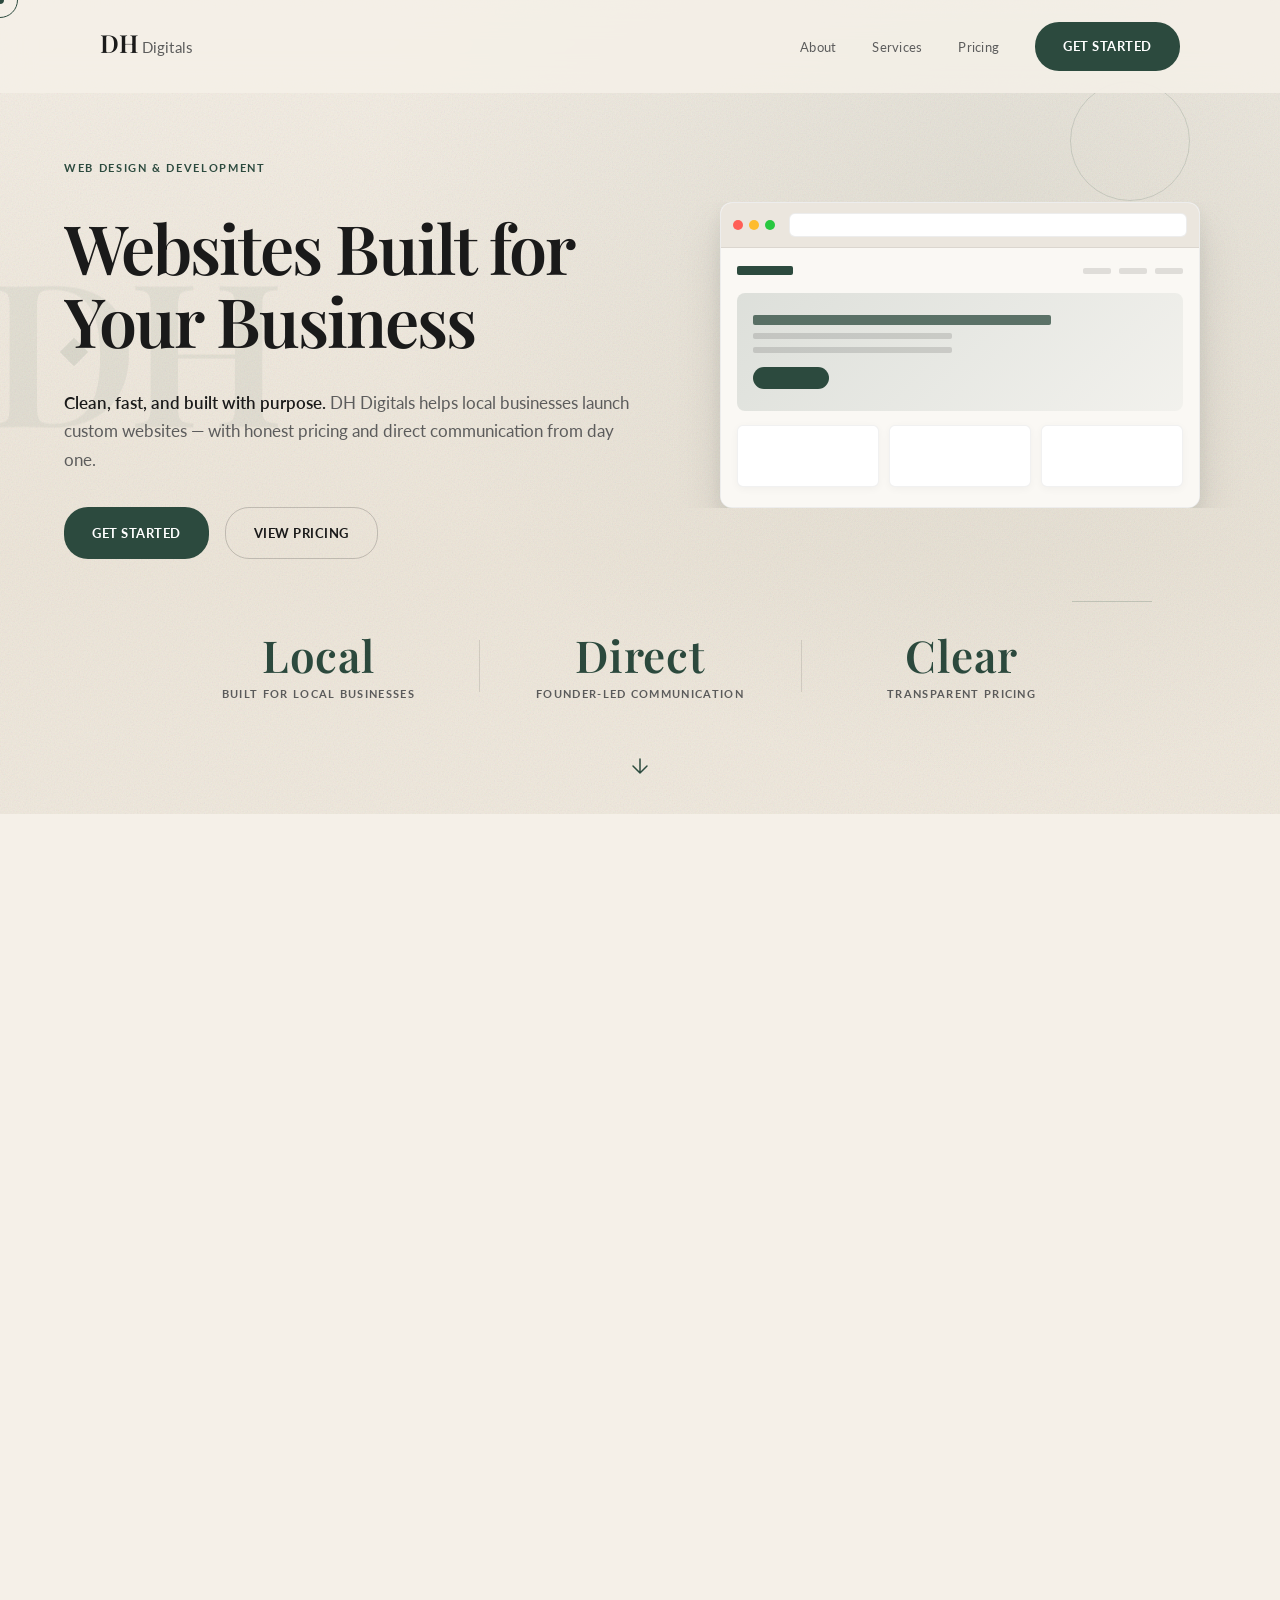
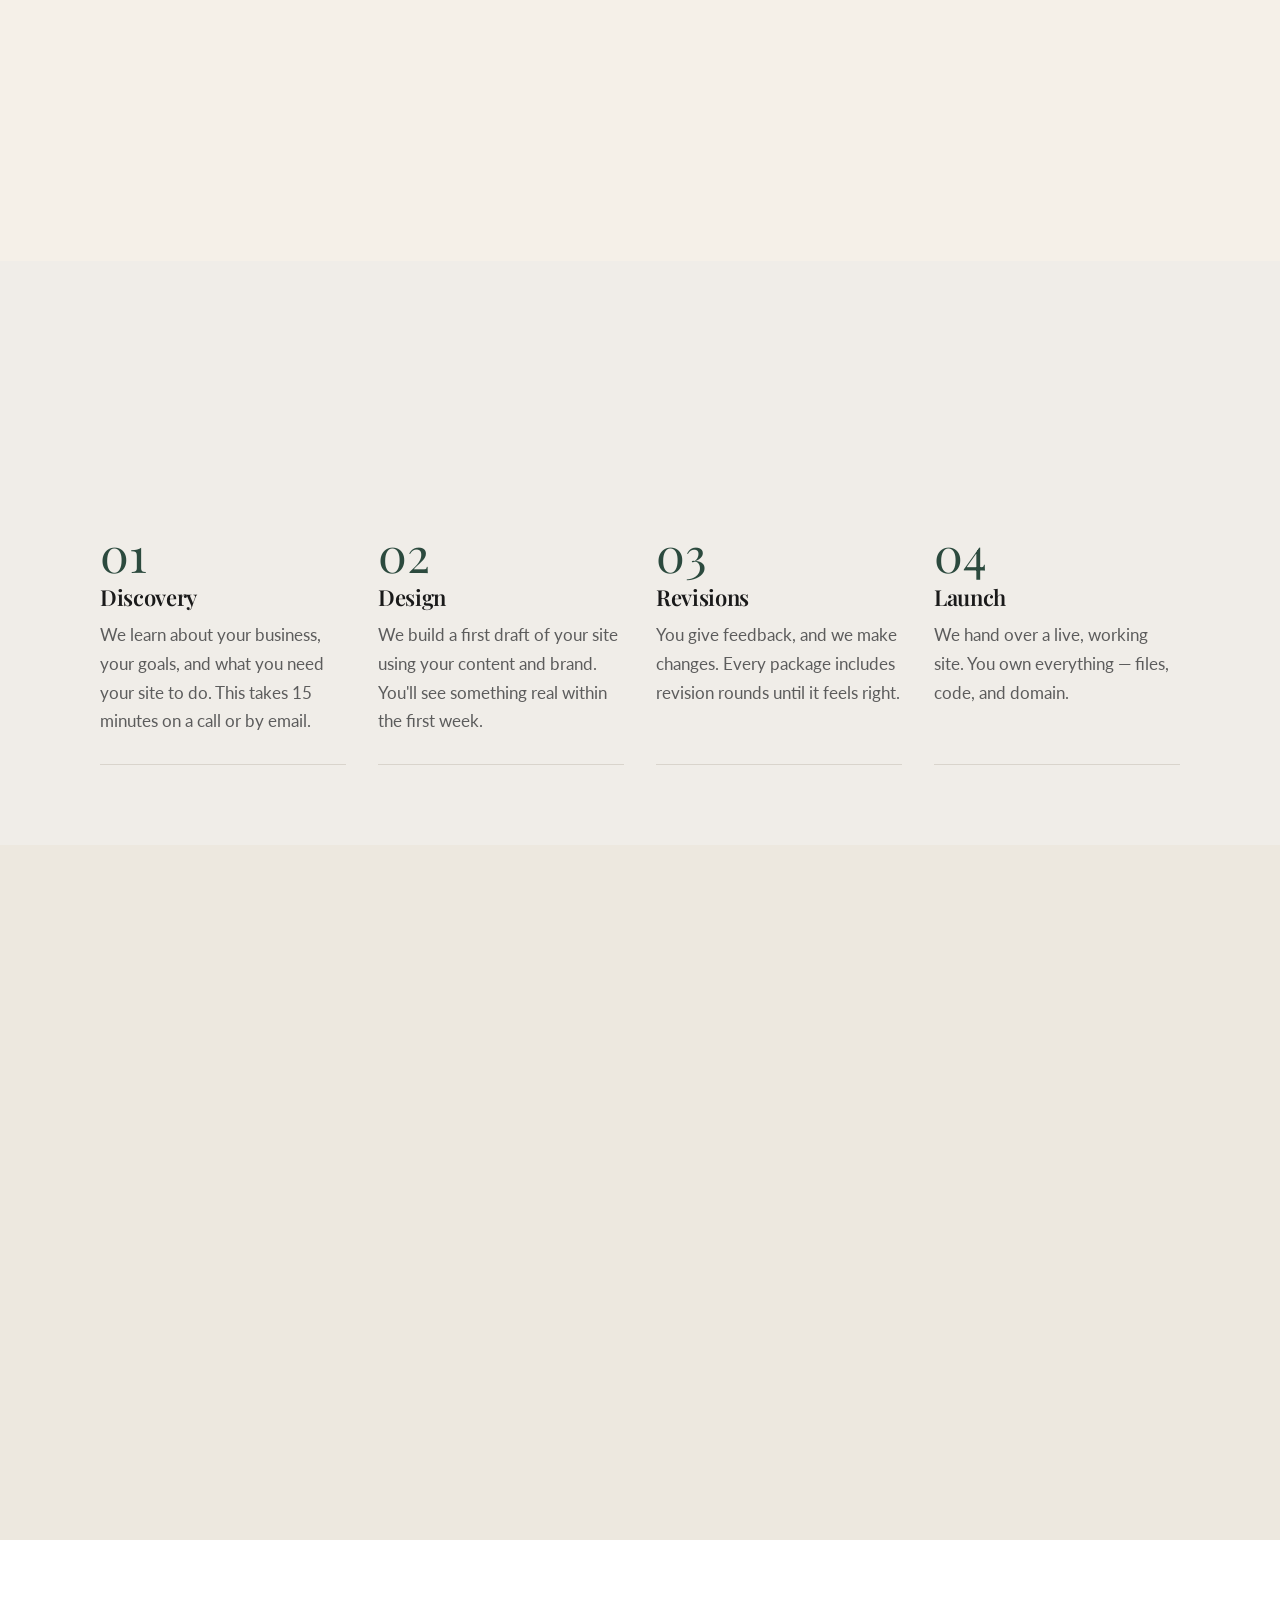
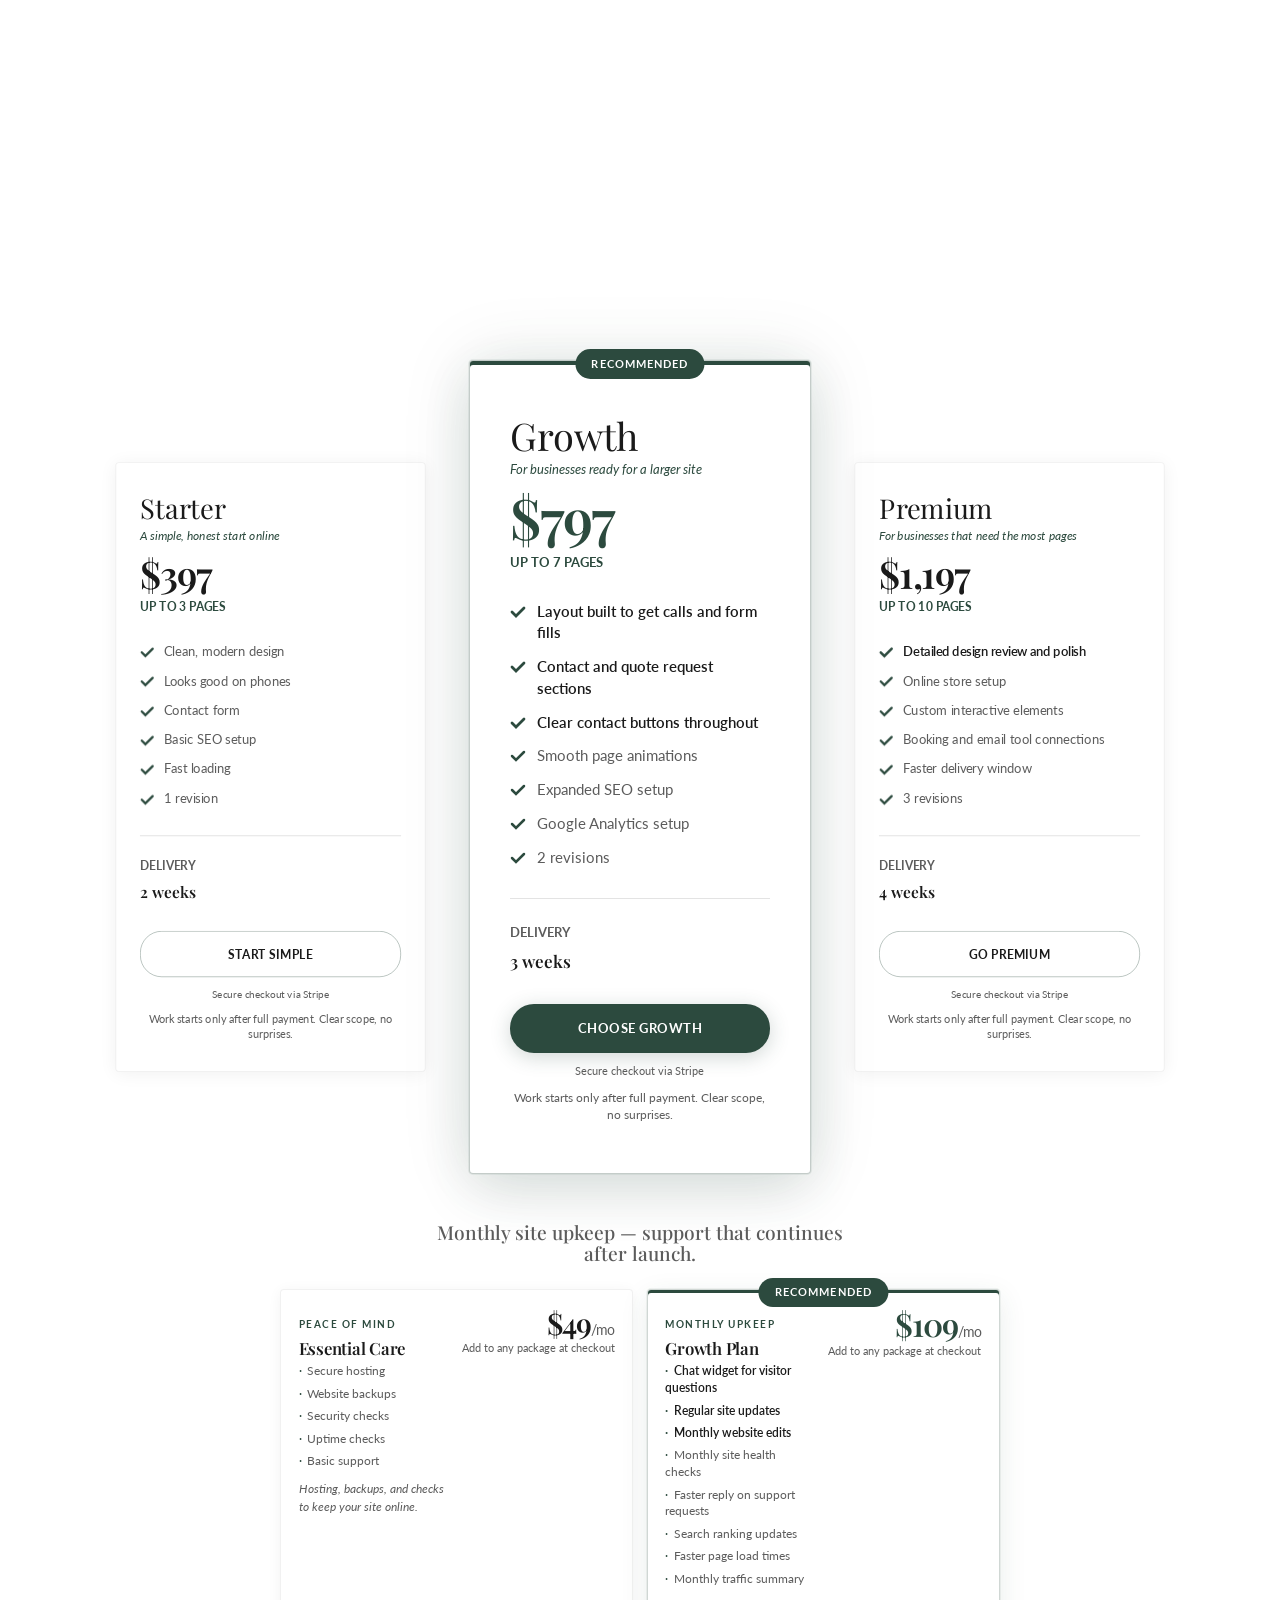
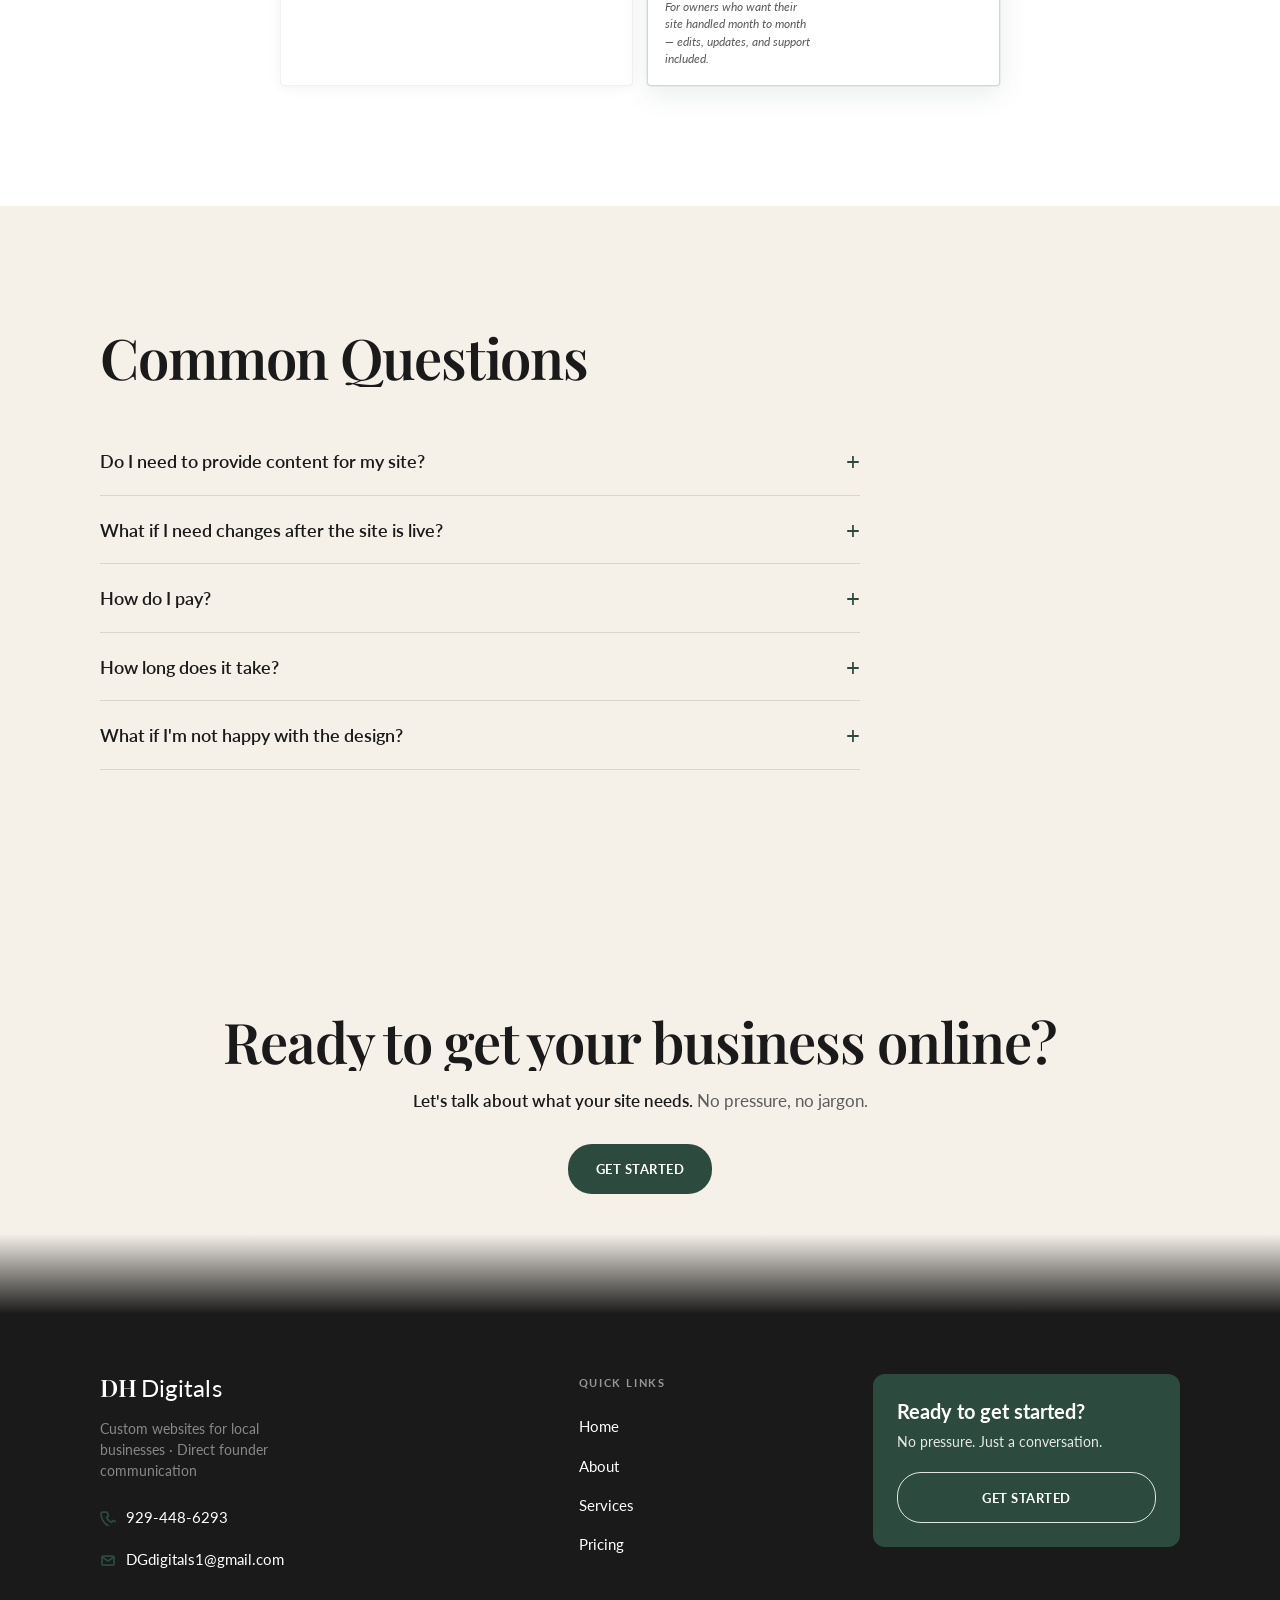
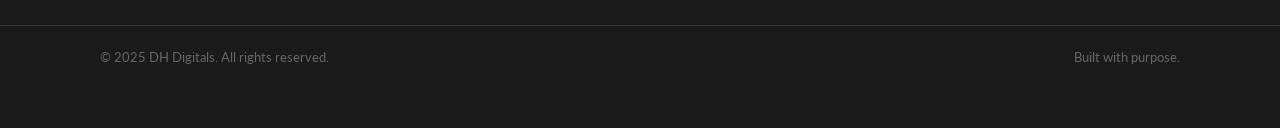
==== commit 757a63d5: "Restructure pricing, rebuild trust section, and refine visual hierarchy. Updates packages and care p" ====
--- a/index.html
+++ b/index.html
@@ -3,7 +3,7 @@
 <head>
   <meta charset="UTF-8">
   <meta name="viewport" content="width=device-width, initial-scale=1.0">
-  <meta name="description" content="Custom web design and development for small businesses. Transparent pricing, fast delivery, and websites built to turn visitors into customers.">
+  <meta name="description" content="Custom web design for local businesses. Transparent pricing, direct founder communication, and hand-built sites — no templates, no fluff.">
   <title>DH Digitals — Web Design & Development for Small Businesses</title>
   <link rel="icon" type="image/svg+xml" href="data:image/svg+xml,%3Csvg xmlns='http://www.w3.org/2000/svg' viewBox='0 0 32 32'%3E%3Crect width='32' height='32' rx='7' fill='%23F5F0E8'/%3E%3Ctext x='16' y='21.5' font-family='Georgia%2C%20serif' font-size='13' font-weight='600' fill='%232C4A3E' text-anchor='middle'%3EDH%3C/text%3E%3C/svg%3E">
   <link rel="preconnect" href="https://fonts.googleapis.com">
@@ -51,8 +51,8 @@
     <div class="container hero-layout">
       <div class="hero-content">
         <p class="hero-tag">Web Design & Development</p>
-        <h1>We Build Websites That Work For Your Business</h1>
-        <p class="hero-sub"><span class="lead-sentence">Clean, fast, and built to convert.</span> DH Digitals helps small businesses get online with sites that look sharp and drive real results.</p>
+        <h1>Websites Built for Your Business</h1>
+        <p class="hero-sub"><span class="lead-sentence">Clean, fast, and built with purpose.</span> DH Digitals helps local businesses launch custom websites — with honest pricing and direct communication from day one.</p>
         <div class="hero-cta">
           <a href="contact.html" class="btn btn-primary">Get Started</a>
           <a href="#pricing" class="btn btn-outline">View Pricing</a>
@@ -91,16 +91,16 @@
     <div class="proof-stats-bar" id="proofStatsBar">
       <div class="container proof-stats-inner">
         <div class="proof-stat">
-          <div class="proof-stat-value" data-count="50" data-suffix="+">0+</div>
-          <div class="proof-stat-label">Websites Delivered</div>
+          <div class="proof-stat-value proof-stat-text">Local</div>
+          <div class="proof-stat-label">Built for local businesses</div>
         </div>
         <div class="proof-stat">
-          <div class="proof-stat-value" data-count="2">0</div>
-          <div class="proof-stat-label">Week Average Turnaround</div>
+          <div class="proof-stat-value proof-stat-text">Direct</div>
+          <div class="proof-stat-label">Founder-led communication</div>
         </div>
         <div class="proof-stat">
-          <div class="proof-stat-value" data-count="100" data-suffix="%">0%</div>
-          <div class="proof-stat-label">Mobile Responsive</div>
+          <div class="proof-stat-value proof-stat-text">Clear</div>
+          <div class="proof-stat-label">Transparent pricing</div>
         </div>
       </div>
     </div>
@@ -117,7 +117,7 @@
       <div class="services-header reveal">
         <p class="section-label">What We Do</p>
         <h2 class="section-title">Everything your business needs online</h2>
-        <p class="section-desc"><span class="lead-sentence">No templates. No bloat.</span> Just thoughtful design and clean code tailored to how your customers actually find and use your site.</p>
+        <p class="section-desc"><span class="lead-sentence">No templates. No extras you don't need.</span> Custom design and clean code built for how your customers find and use your site.</p>
       </div>
       <div class="services-grid reveal">
         <div class="service-card">
@@ -127,7 +127,7 @@
             </svg>
           </div>
           <h3>Web Design</h3>
-          <p><span class="lead-sentence">Layouts that feel intentional — clear hierarchy, strong typography, and a visual identity that makes your brand memorable without trying too hard.</span></p>
+          <p><span class="lead-sentence">Clear layouts, readable type, and a look that fits your business.</span></p>
         </div>
         <div class="service-card card-offset">
           <div class="service-icon">
@@ -136,7 +136,7 @@
             </svg>
           </div>
           <h3>Web Development</h3>
-          <p><span class="lead-sentence">Hand-coded, mobile-first sites that load fast and work everywhere.</span> Built on solid foundations so your site stays reliable as your business grows.</p>
+          <p><span class="lead-sentence">Hand-coded sites that load fast and work on phones and desktops.</span> Reliable code that stays dependable as your business grows.</p>
         </div>
         <div class="service-card">
           <div class="service-icon">
@@ -144,8 +144,8 @@
               <circle cx="11" cy="11" r="8"/><line x1="21" y1="21" x2="16.65" y2="16.65"/>
             </svg>
           </div>
-          <h3>SEO-Ready Structure</h3>
-          <p><span class="lead-sentence">Every page is built with search in mind — proper markup, fast load times, and a structure that helps local customers actually find you on Google.</span></p>
+          <h3>Search-Friendly Structure</h3>
+          <p><span class="lead-sentence">Pages built so Google can read them — proper titles, fast load times, and a layout that helps local customers find you.</span></p>
         </div>
         <div class="service-card">
           <div class="service-icon">
@@ -154,7 +154,7 @@
             </svg>
           </div>
           <h3>Ongoing Support</h3>
-          <p><span class="lead-sentence">Your site shouldn't gather dust.</span> Premium clients get monthly edit hours and an AI chatbot to keep visitors engaged around the clock.</p>
+          <p><span class="lead-sentence">Your site shouldn't sit unchanged.</span> Add Essential Care for hosting and backups — or the Growth Plan for monthly edits, a chat widget, and site upkeep.</p>
         </div>
       </div>
     </div>
@@ -193,43 +193,49 @@
           <span class="process-num" aria-hidden="true">04</span>
           <div class="process-content">
             <h3 class="process-title">Launch</h3>
-            <p class="process-desc">We hand over a live, fully functional site. You own everything — files, code, and domain.</p>
+            <p class="process-desc">We hand over a live, working site. You own everything — files, code, and domain.</p>
           </div>
         </article>
       </div>
     </div>
   </section>
 
-  <!-- SOCIAL PROOF -->
+  <!-- TRUST & APPROACH -->
   <section id="social-proof" class="social-proof">
     <div class="container">
-      <div class="social-proof-grid reveal">
-        <div class="social-proof-quote">
-          <svg class="quote-mark" viewBox="0 0 80 64" fill="none" stroke="currentColor" stroke-width="2.5" stroke-linecap="round" aria-hidden="true">
-            <path d="M18 46V34c0-10 5-18 14-22M18 46h-8M18 46c-6 0-10-4-10-10M50 46V34c0-10 5-18 14-22M50 46h-8M50 46c-6 0-10-4-10-10"/>
-          </svg>
-          <blockquote>
-            <p>They built our site in 2 weeks and it looked better than anything we could have imagined.</p>
-            <cite>Marcus T. — Owner, MT Auto Detailing</cite>
-          </blockquote>
-        </div>
-        <div class="social-proof-stats">
-          <div class="stat-block">
-            <span class="stat-value">2</span>
-            <span class="stat-label">Week Average Delivery</span>
-          </div>
-          <div class="stat-block">
-            <span class="stat-value">100%</span>
-            <span class="stat-label">Mobile Responsive</span>
-          </div>
-          <div class="stat-block">
-            <span class="stat-value stat-check" aria-hidden="true">
-              <svg width="36" height="36" fill="none" stroke="currentColor" stroke-width="2.5" stroke-linecap="round" stroke-linejoin="round">
-                <polyline points="6 18 14 26 30 10"/>
+      <div class="trust-section reveal">
+        <div class="trust-header">
+          <p class="section-label">How we work</p>
+          <p class="trust-statement">We build custom sites for local businesses — not templates, not empty promises. Clear design, honest pricing, and direct communication from first call to launch.</p>
+        </div>
+        <div class="trust-pillars">
+          <article class="trust-pillar">
+            <div class="trust-pillar-icon" aria-hidden="true">
+              <svg width="22" height="22" fill="none" stroke="currentColor" stroke-width="1.75" stroke-linecap="round" stroke-linejoin="round">
+                <path d="M4 6h14v10H4z"/><path d="M4 10h14"/><path d="M8 14h4"/>
               </svg>
-            </span>
-            <span class="stat-label">Small Business Focused</span>
-          </div>
+            </div>
+            <h3 class="trust-pillar-title">Transparent pricing</h3>
+            <p class="trust-pillar-desc">Packages from $397 with deliverables listed upfront — no hidden fees or surprise invoices.</p>
+          </article>
+          <article class="trust-pillar">
+            <div class="trust-pillar-icon" aria-hidden="true">
+              <svg width="22" height="22" fill="none" stroke="currentColor" stroke-width="1.75" stroke-linecap="round" stroke-linejoin="round">
+                <circle cx="11" cy="11" r="8"/><polyline points="11 7 11 11 14 13"/>
+              </svg>
+            </div>
+            <h3 class="trust-pillar-title">Fast turnaround</h3>
+            <p class="trust-pillar-desc">Starter sites in 2 weeks, Growth in 3, Premium in 4 — clear timelines from the day we receive your content.</p>
+          </article>
+          <article class="trust-pillar">
+            <div class="trust-pillar-icon" aria-hidden="true">
+              <svg width="22" height="22" fill="none" stroke="currentColor" stroke-width="1.75" stroke-linecap="round" stroke-linejoin="round">
+                <polyline points="16 18 22 12 16 6"/><polyline points="8 6 2 12 8 18"/>
+              </svg>
+            </div>
+            <h3 class="trust-pillar-title">Hand-coded quality</h3>
+            <p class="trust-pillar-desc">Every site is coded by hand for phones and desktops — fast to load, easy to maintain, and yours to keep.</p>
+          </article>
         </div>
       </div>
     </div>
@@ -240,21 +246,26 @@
     <div class="container">
       <div class="pricing-header reveal">
         <p class="section-label">Pricing</p>
-        <h2 class="section-title">Straightforward plans for every stage</h2>
-        <p class="pricing-urgency">We take on a limited number of projects each month to maintain quality.</p>
-        <p class="section-desc"><span class="lead-sentence">No hidden fees.</span> Pick the package that fits where your business is today — upgrade anytime.</p>
+        <h2 class="section-title">Straightforward pricing for your new site</h2>
+        <p class="pricing-urgency">We keep our client list small — every project gets direct attention.</p>
+        <p class="section-desc"><span class="lead-sentence">Clear pricing, zero surprises.</span> Choose the plan that fits your business today — move up when you need more.</p>
+        <p class="pricing-trust">Transparent pricing · You own everything · Direct founder communication</p>
       </div>
       <div class="pricing-grid">
 
-        <div class="price-card reveal">
-          <div class="price-tier">Basic</div>
-          <p class="price-tagline">Perfect for getting started</p>
+        <div class="price-card price-card--starter reveal">
+          <div class="price-tier">Starter</div>
+          <p class="price-tagline">A simple, honest start online</p>
           <div class="price-amount">$397</div>
           <p class="price-pages">Up to 3 pages</p>
           <ul class="price-features">
             <li>
               <svg width="16" height="16" fill="none" stroke="currentColor" stroke-width="2.5" stroke-linecap="round"><polyline points="2 8 6 12 14 4"/></svg>
-              Mobile responsive design
+              Clean, modern design
+            </li>
+            <li>
+              <svg width="16" height="16" fill="none" stroke="currentColor" stroke-width="2.5" stroke-linecap="round"><polyline points="2 8 6 12 14 4"/></svg>
+              Looks good on phones
             </li>
             <li>
               <svg width="16" height="16" fill="none" stroke="currentColor" stroke-width="2.5" stroke-linecap="round"><polyline points="2 8 6 12 14 4"/></svg>
@@ -266,7 +277,11 @@
             </li>
             <li>
               <svg width="16" height="16" fill="none" stroke="currentColor" stroke-width="2.5" stroke-linecap="round"><polyline points="2 8 6 12 14 4"/></svg>
-              1 revision round
+              Fast loading
+            </li>
+            <li>
+              <svg width="16" height="16" fill="none" stroke="currentColor" stroke-width="2.5" stroke-linecap="round"><polyline points="2 8 6 12 14 4"/></svg>
+              1 revision
             </li>
           </ul>
           <div class="price-meta">
@@ -275,41 +290,45 @@
               <div class="meta-value">2 weeks</div>
             </div>
           </div>
-          <a href="contact.html" class="btn btn-primary">Get Started</a>
+          <a href="contact.html" class="btn btn-outline">Start Simple</a>
           <p class="price-checkout">Secure checkout via Stripe</p>
           <p class="price-guarantee">Work starts only after full payment. Clear scope, no surprises.</p>
         </div>
 
         <div class="price-card featured reveal">
-          <div class="price-badge">Most Popular</div>
-          <div class="price-tier">Standard</div>
-          <p class="price-tagline">Most chosen by local businesses</p>
-          <div class="price-amount">$597</div>
+          <div class="price-badge">Recommended</div>
+          <div class="price-tier">Growth</div>
+          <p class="price-tagline">For businesses ready for a larger site</p>
+          <div class="price-amount">$797</div>
           <p class="price-pages">Up to 7 pages</p>
           <ul class="price-features">
-            <li>
-              <svg width="16" height="16" fill="none" stroke="currentColor" stroke-width="2.5" stroke-linecap="round"><polyline points="2 8 6 12 14 4"/></svg>
-              Everything in Basic
-            </li>
-            <li>
-              <svg width="16" height="16" fill="none" stroke="currentColor" stroke-width="2.5" stroke-linecap="round"><polyline points="2 8 6 12 14 4"/></svg>
-              Google Analytics integration
-            </li>
-            <li>
-              <svg width="16" height="16" fill="none" stroke="currentColor" stroke-width="2.5" stroke-linecap="round"><polyline points="2 8 6 12 14 4"/></svg>
-              Social media links
-            </li>
-            <li>
-              <svg width="16" height="16" fill="none" stroke="currentColor" stroke-width="2.5" stroke-linecap="round"><polyline points="2 8 6 12 14 4"/></svg>
-              Image gallery
-            </li>
-            <li>
-              <svg width="16" height="16" fill="none" stroke="currentColor" stroke-width="2.5" stroke-linecap="round"><polyline points="2 8 6 12 14 4"/></svg>
-              Blog setup
-            </li>
-            <li>
-              <svg width="16" height="16" fill="none" stroke="currentColor" stroke-width="2.5" stroke-linecap="round"><polyline points="2 8 6 12 14 4"/></svg>
-              2 revision rounds
+            <li class="price-feature-key">
+              <svg width="16" height="16" fill="none" stroke="currentColor" stroke-width="2.5" stroke-linecap="round"><polyline points="2 8 6 12 14 4"/></svg>
+              Layout built to get calls and form fills
+            </li>
+            <li class="price-feature-key">
+              <svg width="16" height="16" fill="none" stroke="currentColor" stroke-width="2.5" stroke-linecap="round"><polyline points="2 8 6 12 14 4"/></svg>
+              Contact and quote request sections
+            </li>
+            <li class="price-feature-key">
+              <svg width="16" height="16" fill="none" stroke="currentColor" stroke-width="2.5" stroke-linecap="round"><polyline points="2 8 6 12 14 4"/></svg>
+              Clear contact buttons throughout
+            </li>
+            <li>
+              <svg width="16" height="16" fill="none" stroke="currentColor" stroke-width="2.5" stroke-linecap="round"><polyline points="2 8 6 12 14 4"/></svg>
+              Smooth page animations
+            </li>
+            <li>
+              <svg width="16" height="16" fill="none" stroke="currentColor" stroke-width="2.5" stroke-linecap="round"><polyline points="2 8 6 12 14 4"/></svg>
+              Expanded SEO setup
+            </li>
+            <li>
+              <svg width="16" height="16" fill="none" stroke="currentColor" stroke-width="2.5" stroke-linecap="round"><polyline points="2 8 6 12 14 4"/></svg>
+              Google Analytics setup
+            </li>
+            <li>
+              <svg width="16" height="16" fill="none" stroke="currentColor" stroke-width="2.5" stroke-linecap="round"><polyline points="2 8 6 12 14 4"/></svg>
+              2 revisions
             </li>
           </ul>
           <div class="price-meta">
@@ -318,48 +337,40 @@
               <div class="meta-value">3 weeks</div>
             </div>
           </div>
-          <a href="contact.html" class="btn btn-primary">Get Started</a>
+          <a href="contact.html" class="btn btn-primary">Choose Growth</a>
           <p class="price-checkout">Secure checkout via Stripe</p>
           <p class="price-guarantee">Work starts only after full payment. Clear scope, no surprises.</p>
         </div>
 
-        <div class="price-card reveal">
+        <div class="price-card price-card--premium reveal">
           <div class="price-tier">Premium</div>
-          <p class="price-tagline">The full package, nothing held back</p>
-          <div class="price-amount">$997</div>
+          <p class="price-tagline">For businesses that need the most pages</p>
+          <div class="price-amount">$1,197</div>
           <p class="price-pages">Up to 10 pages</p>
           <ul class="price-features">
-            <li>
-              <svg width="16" height="16" fill="none" stroke="currentColor" stroke-width="2.5" stroke-linecap="round"><polyline points="2 8 6 12 14 4"/></svg>
-              Everything in Standard
-            </li>
-            <li>
-              <svg width="16" height="16" fill="none" stroke="currentColor" stroke-width="2.5" stroke-linecap="round"><polyline points="2 8 6 12 14 4"/></svg>
-              E-commerce ready
-            </li>
-            <li>
-              <svg width="16" height="16" fill="none" stroke="currentColor" stroke-width="2.5" stroke-linecap="round"><polyline points="2 8 6 12 14 4"/></svg>
-              AI chatbot
-            </li>
-            <li>
-              <svg width="16" height="16" fill="none" stroke="currentColor" stroke-width="2.5" stroke-linecap="round"><polyline points="2 8 6 12 14 4"/></svg>
-              Custom animations
-            </li>
-            <li>
-              <svg width="16" height="16" fill="none" stroke="currentColor" stroke-width="2.5" stroke-linecap="round"><polyline points="2 8 6 12 14 4"/></svg>
-              Speed optimization
-            </li>
-            <li>
-              <svg width="16" height="16" fill="none" stroke="currentColor" stroke-width="2.5" stroke-linecap="round"><polyline points="2 8 6 12 14 4"/></svg>
-              Priority support
-            </li>
-            <li>
-              <svg width="16" height="16" fill="none" stroke="currentColor" stroke-width="2.5" stroke-linecap="round"><polyline points="2 8 6 12 14 4"/></svg>
-              5 hrs/month of edits
-            </li>
-            <li>
-              <svg width="16" height="16" fill="none" stroke="currentColor" stroke-width="2.5" stroke-linecap="round"><polyline points="2 8 6 12 14 4"/></svg>
-              Dedicated account manager
+            <li class="price-feature-key">
+              <svg width="16" height="16" fill="none" stroke="currentColor" stroke-width="2.5" stroke-linecap="round"><polyline points="2 8 6 12 14 4"/></svg>
+              Detailed design review and polish
+            </li>
+            <li>
+              <svg width="16" height="16" fill="none" stroke="currentColor" stroke-width="2.5" stroke-linecap="round"><polyline points="2 8 6 12 14 4"/></svg>
+              Online store setup
+            </li>
+            <li>
+              <svg width="16" height="16" fill="none" stroke="currentColor" stroke-width="2.5" stroke-linecap="round"><polyline points="2 8 6 12 14 4"/></svg>
+              Custom interactive elements
+            </li>
+            <li>
+              <svg width="16" height="16" fill="none" stroke="currentColor" stroke-width="2.5" stroke-linecap="round"><polyline points="2 8 6 12 14 4"/></svg>
+              Booking and email tool connections
+            </li>
+            <li>
+              <svg width="16" height="16" fill="none" stroke="currentColor" stroke-width="2.5" stroke-linecap="round"><polyline points="2 8 6 12 14 4"/></svg>
+              Faster delivery window
+            </li>
+            <li>
+              <svg width="16" height="16" fill="none" stroke="currentColor" stroke-width="2.5" stroke-linecap="round"><polyline points="2 8 6 12 14 4"/></svg>
+              3 revisions
             </li>
           </ul>
           <div class="price-meta">
@@ -368,30 +379,56 @@
               <div class="meta-value">4 weeks</div>
             </div>
           </div>
-          <a href="contact.html" class="btn btn-primary">Get Started</a>
+          <a href="contact.html" class="btn btn-outline">Go Premium</a>
           <p class="price-checkout">Secure checkout via Stripe</p>
           <p class="price-guarantee">Work starts only after full payment. Clear scope, no surprises.</p>
         </div>
 
       </div>
 
-      <div class="care-plan reveal">
-        <div class="care-plan-info">
-          <span class="care-plan-tag">Optional Add-On</span>
-          <h3>Website Care Plan</h3>
-          <ul class="care-plan-features">
-            <li>Hosting</li>
-            <li>Security</li>
-            <li>Backups</li>
-            <li>Priority support</li>
-            <li>1 hr edits/mo</li>
-            <li>Monthly maintenance report</li>
-          </ul>
-          <p class="care-plan-social">Most clients add this after seeing how much maintenance their site needs.</p>
-        </div>
-        <div class="care-plan-price">
-          <div class="price-amount">$79<span>/mo</span></div>
-          <p class="care-plan-note">Add to any package at checkout</p>
+      <p class="care-plans-intro reveal">Monthly site upkeep — support that continues after launch.</p>
+
+      <div class="care-plans">
+        <div class="care-plan reveal">
+          <div class="care-plan-info">
+            <span class="care-plan-tag">Peace of Mind</span>
+            <h3>Essential Care</h3>
+            <ul class="care-plan-features">
+              <li>Secure hosting</li>
+              <li>Website backups</li>
+              <li>Security checks</li>
+              <li>Uptime checks</li>
+              <li>Basic support</li>
+            </ul>
+            <p class="care-plan-social">Hosting, backups, and checks to keep your site online.</p>
+          </div>
+          <div class="care-plan-price">
+            <div class="price-amount">$49<span>/mo</span></div>
+            <p class="care-plan-note">Add to any package at checkout</p>
+          </div>
+        </div>
+
+        <div class="care-plan featured reveal">
+          <span class="care-plan-badge">Recommended</span>
+          <div class="care-plan-info">
+            <span class="care-plan-tag">Monthly upkeep</span>
+            <h3>Growth Plan</h3>
+            <ul class="care-plan-features">
+              <li class="care-feature-key">Chat widget for visitor questions</li>
+              <li class="care-feature-key">Regular site updates</li>
+              <li class="care-feature-key">Monthly website edits</li>
+              <li>Monthly site health checks</li>
+              <li>Faster reply on support requests</li>
+              <li>Search ranking updates</li>
+              <li>Faster page load times</li>
+              <li>Monthly traffic summary</li>
+            </ul>
+            <p class="care-plan-social">For owners who want their site handled month to month — edits, updates, and support included.</p>
+          </div>
+          <div class="care-plan-price">
+            <div class="price-amount">$109<span>/mo</span></div>
+            <p class="care-plan-note">Add to any package at checkout</p>
+          </div>
         </div>
       </div>
     </div>
@@ -422,7 +459,7 @@
           </button>
           <div class="faq-answer">
             <div class="faq-answer-inner">
-              <p>Two rounds of revisions are included with every package. After that, edits are billed at $30/hour — or join the Care Plan for ongoing monthly edits.</p>
+              <p>Revision rounds are included with every package. After that, edits are billed at $30/hour — or join the Growth Plan for monthly edits and site upkeep.</p>
             </div>
           </div>
         </div>
@@ -444,7 +481,7 @@
           </button>
           <div class="faq-answer">
             <div class="faq-answer-inner">
-              <p>Basic sites take 2 weeks, Standard 3 weeks, Premium 4 weeks — from the day we receive your content.</p>
+              <p>Starter sites take 2 weeks, Growth 3 weeks, Premium 4 weeks — from the day we receive your content.</p>
             </div>
           </div>
         </div>
@@ -466,7 +503,7 @@
   <!-- CTA -->
   <section class="cta-band">
     <div class="container reveal">
-      <h2>Ready to grow your business online?</h2>
+      <h2>Ready to get your business online?</h2>
       <p><span class="lead-sentence">Let's talk about what your site needs.</span> No pressure, no jargon.</p>
       <a href="contact.html" class="btn btn-primary">Get Started</a>
     </div>
@@ -480,7 +517,7 @@
           <span class="logo-serif">DH</span>
           <span class="logo-rest">Digitals</span>
         </a>
-        <p class="footer-tagline">Clean websites for small businesses</p>
+        <p class="footer-tagline">Custom websites for local businesses · Direct founder communication</p>
         <ul class="footer-contact-list">
           <li>
             <a href="tel:9294486293">
--- a/styles.css
+++ b/styles.css
@@ -80,6 +80,18 @@
   opacity: 1;
 }
 
+/* ── SCROLL REVEAL (animate-in) ── */
+.animate-in {
+  opacity: 0;
+  transform: translateY(30px);
+  transition: opacity 0.6s cubic-bezier(0.4, 0, 0.2, 1), transform 0.6s cubic-bezier(0.4, 0, 0.2, 1);
+}
+
+.animate-in.visible {
+  opacity: 1;
+  transform: translateY(0);
+}
+
 /* ── PAGE INTRO ── */
 .page-intro {
   position: fixed;
@@ -148,10 +160,6 @@
   transition: none;
 }
 
-html.home-parallax .social-proof-quote {
-  transition: opacity 0.6s cubic-bezier(0.4, 0, 0.2, 1);
-}
-
 html.home-parallax .hero-monogram,
 html.home-parallax .hero-visual {
   will-change: transform;
@@ -193,7 +201,12 @@
 .scroll-card-group.is-inview > .process-step,
 .scroll-card-group.is-inview > .why-card,
 .scroll-card-group.is-inview > .value-card,
-.scroll-card.is-inview {
+.scroll-card.is-inview,
+.service-card.animate-in.visible,
+.price-card.animate-in.visible,
+.process-step.animate-in.visible,
+.why-card.animate-in.visible,
+.value-card.animate-in.visible {
   opacity: 1;
   transform: translateY(0);
 }
@@ -206,18 +219,7 @@
 .scroll-card {
   opacity: 0;
   transform: translateY(30px);
-  transition: opacity 0.5s cubic-bezier(0.4, 0, 0.2, 1), transform 0.5s cubic-bezier(0.4, 0, 0.2, 1);
-}
-
-.social-proof-quote {
-  opacity: 0;
-  transform: scale(0.97);
   transition: opacity 0.6s cubic-bezier(0.4, 0, 0.2, 1), transform 0.6s cubic-bezier(0.4, 0, 0.2, 1);
-}
-
-.social-proof-quote.is-inview {
-  opacity: 1;
-  transform: scale(1);
 }
 
 .text-reveal-mask {
@@ -997,6 +999,12 @@
   font-variant-numeric: tabular-nums;
 }
 
+.proof-stat-value.proof-stat-text {
+  font-size: clamp(2rem, 4vw, 2.75rem);
+  letter-spacing: 0.02em;
+  font-variant-numeric: normal;
+}
+
 .proof-stat-label {
   font-size: 11px;
   font-weight: 700;
@@ -1104,21 +1112,47 @@
 }
 
 .pricing-urgency {
-  font-size: 14px;
-  font-style: italic;
+  font-size: var(--text-small);
+  font-weight: 700;
+  letter-spacing: 0.06em;
+  text-transform: uppercase;
+  color: var(--accent);
+  margin: 0.75rem auto 0.5rem;
+  max-width: none;
+}
+
+.pricing-trust {
+  font-size: 13px;
   color: var(--muted);
-  margin-bottom: 1rem;
+  margin: 1rem auto 0;
+  letter-spacing: 0.02em;
   max-width: none;
 }
 
+.care-plans-intro {
+  text-align: center;
+  font-family: var(--font-display);
+  font-size: clamp(1rem, 1.75vw, 1.2rem);
+  font-weight: 500;
+  color: var(--muted);
+  margin-top: 2rem;
+  margin-bottom: 0;
+  max-width: 28rem;
+  margin-left: auto;
+  margin-right: auto;
+  line-height: var(--lh-heading);
+}
+
 .reveal {
+  opacity: 0;
+  transform: translateY(30px);
+  transition: opacity 0.6s cubic-bezier(0.4, 0, 0.2, 1), transform 0.6s cubic-bezier(0.4, 0, 0.2, 1);
+}
+
+.reveal.visible,
+.reveal.animate-in.visible {
   opacity: 1;
-  transform: none;
-}
-
-.reveal.visible {
-  opacity: 1;
-  transform: none;
+  transform: translateY(0);
 }
 
 /* ── SERVICES ── */
@@ -1131,7 +1165,7 @@
 .pricing-grid,
 .contact-grid,
 .story-grid,
-.social-proof-grid,
+.trust-pillars,
 .process-steps,
 .intro .container,
 .footer-main,
@@ -1144,7 +1178,7 @@
 .pricing-grid > *,
 .contact-grid > *,
 .story-grid > *,
-.social-proof-grid > *,
+.trust-pillars > *,
 .values-grid > * {
   min-width: 0;
 }
@@ -1255,99 +1289,72 @@
   max-width: none;
 }
 
-/* ── SOCIAL PROOF ── */
+/* ── TRUST / HOW WE WORK ── */
 .social-proof {
   background: #EDE8DF;
 }
 
-.social-proof-grid {
-  display: grid;
-  grid-template-columns: 1.15fr 0.85fr;
-  gap: 4rem 5rem;
-  align-items: center;
-}
-
-.social-proof-quote {
-  position: relative;
-}
-
-.quote-mark {
-  position: absolute;
-  top: -2rem;
-  left: -1.25rem;
-  width: clamp(7rem, 14vw, 11rem);
-  height: clamp(7rem, 14vw, 11rem);
-  color: var(--accent);
-  opacity: 0.07;
-  pointer-events: none;
-  z-index: 0;
-}
-
-.social-proof-quote blockquote {
-  position: relative;
-  z-index: 1;
-  margin: 0;
-}
-
-.social-proof-quote p {
+.trust-section {
+  display: flex;
+  flex-direction: column;
+  gap: 2.75rem;
+}
+
+.trust-header {
+  max-width: 40rem;
+}
+
+.trust-statement {
   font-family: var(--font-display);
-  font-style: italic;
-  font-size: clamp(1.375rem, 2.5vw, 2rem);
-  line-height: 1.35;
+  font-size: clamp(1.25rem, 2.2vw, 1.625rem);
+  font-weight: 500;
+  line-height: 1.45;
   letter-spacing: -0.01em;
   color: var(--text);
-  margin-bottom: 1.75rem;
+  margin-top: 0.85rem;
   max-width: none;
 }
 
-.social-proof-quote cite {
-  display: block;
-  font-family: var(--font-body);
-  font-style: normal;
-  font-size: var(--text-small);
-  font-variant: small-caps;
-  letter-spacing: 0.12em;
+.trust-pillars {
+  display: grid;
+  grid-template-columns: repeat(3, 1fr);
+  gap: 1.25rem;
+}
+
+.trust-pillar {
+  background: #fff;
+  border-radius: 4px;
+  padding: 1.75rem 1.5rem 1.65rem;
+  box-shadow: 0 2px 18px rgba(0, 0, 0, 0.05);
+  border: 1px solid rgba(26, 26, 26, 0.05);
+}
+
+.trust-pillar-icon {
+  display: flex;
+  align-items: center;
+  justify-content: center;
+  width: 44px;
+  height: 44px;
+  border-radius: 50%;
+  background: var(--accent-soft);
+  color: var(--accent);
+  margin-bottom: 1rem;
+}
+
+.trust-pillar-title {
+  font-family: var(--font-display);
+  font-size: clamp(1.125rem, 1.8vw, 1.375rem);
+  font-weight: 600;
+  line-height: 1.2;
+  margin-bottom: 0.55rem;
+  color: var(--text);
+}
+
+.trust-pillar-desc {
   color: var(--muted);
-}
-
-.social-proof-stats {
-  display: flex;
-  flex-direction: column;
-  gap: 2.25rem;
-}
-
-.stat-block {
-  display: flex;
-  flex-direction: column;
-  gap: 0.4rem;
-}
-
-.stat-value {
-  font-family: var(--font-display);
-  font-size: clamp(2.25rem, 4vw, 3rem);
-  font-weight: 600;
-  line-height: 1;
-  color: var(--accent);
-  font-variant-numeric: tabular-nums;
-}
-
-.stat-check {
-  display: flex;
-  align-items: center;
-  line-height: 1;
-}
-
-.stat-check svg {
-  display: block;
-}
-
-.social-proof-stats .stat-label {
-  font-size: var(--text-body);
-  font-weight: 400;
-  letter-spacing: normal;
-  text-transform: none;
-  color: var(--text);
-  line-height: var(--lh-body);
+  font-size: 15px;
+  line-height: 1.55;
+  max-width: none;
 }
 
 /* ── PRICING ── */
@@ -1367,35 +1374,92 @@
   display: grid;
   grid-template-columns: repeat(3, 1fr);
   gap: 1.75rem;
-  align-items: start;
+  align-items: center;
+  padding: 1rem 0;
+}
+
+.pricing-grid > .price-card {
+  height: auto;
+}
+
+.pricing-grid > .price-card:not(.featured) {
+  align-self: center;
+  transform: scale(0.91);
+  transform-origin: center center;
 }
 
 .price-card {
   background: #fff;
-  border: none;
+  border: 1px solid rgba(26, 26, 26, 0.06);
   border-radius: 4px;
   padding: 2.5rem 2rem 2.25rem;
   position: relative;
   display: flex;
   flex-direction: column;
-  box-shadow: var(--shadow-card);
-  transition: transform var(--hover-transition), box-shadow var(--hover-transition);
+  box-shadow: 0 2px 20px rgba(0, 0, 0, 0.06);
+  transition: transform var(--hover-transition), box-shadow var(--hover-transition), border-color var(--hover-transition);
+}
+
+.price-card--starter,
+.price-card--premium {
+  border-color: rgba(26, 26, 26, 0.06);
+  padding: 2.15rem 1.65rem 2rem;
+}
+
+.price-card--starter .price-amount,
+.price-card--premium .price-amount {
+  font-size: clamp(2rem, 3.75vw, 2.6rem);
+}
+
+.price-card--starter .price-tier,
+.price-card--premium .price-tier {
+  font-size: calc(var(--text-h3) - 2px);
+}
+
+.price-card--starter .price-features li,
+.price-card--premium .price-features li {
+  font-size: 14px;
 }
 
 .price-card:hover {
-  transform: translateY(-5px);
   box-shadow: var(--shadow-card-hover);
 }
 
+.price-card--starter:hover,
+.price-card--premium:hover {
+  transform: scale(0.91) translateY(-5px);
+}
+
 .price-card.featured {
-  padding: calc(2.5rem + 10px) 2rem calc(2.25rem + 10px);
-  border-top: 4px solid var(--accent);
-  box-shadow: 0 8px 40px rgba(0, 0, 0, 0.12);
+  z-index: 2;
+  align-self: center;
+  padding: 3.35rem 2.5rem 3.1rem;
+  border-color: rgba(44, 74, 62, 0.28);
+  transform: scale(1.11);
+  transform-origin: center center;
+  box-shadow:
+    inset 0 4px 0 0 var(--accent),
+    0 16px 56px rgba(44, 74, 62, 0.14),
+    0 0 0 1px rgba(44, 74, 62, 0.08),
+    0 0 72px rgba(44, 74, 62, 0.1);
 }
 
 .price-card.featured:hover {
-  transform: translateY(-5px);
-  box-shadow: 0 12px 48px rgba(0, 0, 0, 0.16);
+  transform: scale(1.11) translateY(-6px);
+  box-shadow:
+    inset 0 4px 0 0 var(--accent),
+    0 20px 64px rgba(44, 74, 62, 0.18),
+    0 0 0 1px rgba(44, 74, 62, 0.1),
+    0 0 80px rgba(44, 74, 62, 0.12);
+}
+
+.price-card.featured .price-tier {
+  font-size: calc(var(--text-h3) + 6px);
+}
+
+.price-card.featured .price-amount {
+  color: var(--accent);
+  font-size: clamp(2.65rem, 5.5vw, 3.5rem);
 }
 
 .price-badge {
@@ -1433,10 +1497,10 @@
 
 .price-amount {
   font-family: var(--font-display);
-  font-size: clamp(2rem, 4vw, 2.75rem);
+  font-size: clamp(2.25rem, 4.5vw, 3rem);
   font-weight: 600;
-  letter-spacing: -0.02em;
-  line-height: var(--lh-heading);
+  letter-spacing: -0.03em;
+  line-height: 1;
   margin-bottom: 0.35rem;
   color: var(--text);
 }
@@ -1463,6 +1527,30 @@
   align-items: flex-start;
   gap: 0.65rem;
   color: var(--muted);
+  font-size: 15px;
+  line-height: 1.45;
+}
+
+.price-features li.price-feature-key {
+  color: var(--text);
+  font-weight: 600;
+}
+
+.price-features li.price-feature-key svg {
+  color: var(--accent);
+  stroke-width: 2.75;
+}
+
+.price-card .btn-outline {
+  border-color: rgba(44, 74, 62, 0.35);
+}
+
+.price-card.featured .btn-primary {
+  box-shadow: 0 4px 20px rgba(44, 74, 62, 0.22);
+}
+
+.price-card.featured .btn-primary:hover:not(:disabled) {
+  box-shadow: 0 6px 28px rgba(44, 74, 62, 0.28);
 }
 
 .price-features li svg {
@@ -1524,50 +1612,121 @@
   max-width: none;
 }
 
+.care-plans {
+  display: grid;
+  grid-template-columns: repeat(2, 1fr);
+  gap: 0.85rem;
+  margin-top: 1.5rem;
+  max-width: 720px;
+  margin-left: auto;
+  margin-right: auto;
+  align-items: stretch;
+  padding: 0;
+}
+
+.care-plans .care-plan {
+  margin-top: 0;
+}
+
 .care-plan {
-  margin-top: 2.5rem;
-  padding: 2.5rem 2rem 2.25rem;
+  position: relative;
+  padding: 1.15rem 1.1rem 1.1rem;
   background: #fff;
-  border: none;
+  border: 1px solid rgba(26, 26, 26, 0.06);
   border-radius: 4px;
-  box-shadow: var(--shadow-card);
-  display: flex;
-  align-items: center;
+  box-shadow: 0 2px 14px rgba(0, 0, 0, 0.05);
+  display: flex;
+  align-items: flex-start;
   justify-content: space-between;
-  gap: 2rem;
+  gap: 1rem;
   flex-wrap: wrap;
   transition: var(--card-transition);
 }
 
+.care-plan.featured {
+  z-index: 1;
+  align-self: stretch;
+  padding: 1.15rem 1.1rem 1.1rem;
+  border-color: rgba(44, 74, 62, 0.22);
+  transform: none;
+  box-shadow:
+    inset 0 3px 0 0 var(--accent),
+    0 8px 28px rgba(44, 74, 62, 0.1),
+    0 0 0 1px rgba(44, 74, 62, 0.06);
+}
+
+.care-plan.featured:hover {
+  transform: translateY(-4px);
+  box-shadow:
+    inset 0 3px 0 0 var(--accent),
+    0 12px 32px rgba(44, 74, 62, 0.14),
+    0 0 0 1px rgba(44, 74, 62, 0.08);
+}
+
+.care-plan:not(.featured):hover {
+  transform: translateY(-4px);
+  box-shadow: var(--shadow-card-hover);
+}
+
+.care-plan-badge {
+  position: absolute;
+  top: -0.75rem;
+  left: 50%;
+  transform: translateX(-50%);
+  background: var(--accent);
+  color: #fff;
+  font-family: var(--font-body);
+  font-size: 11px;
+  font-weight: 700;
+  letter-spacing: 0.1em;
+  text-transform: uppercase;
+  padding: 0.35rem 1rem;
+  border-radius: var(--radius-btn);
+  white-space: nowrap;
+}
+
 .care-plan:hover {
-  transform: translateY(-5px);
   box-shadow: var(--shadow-card-hover);
 }
 
-.care-plan-info { flex: 1; min-width: 240px; }
+.care-plan-info { flex: 1; min-width: 0; }
 
 .care-plan-tag {
   display: inline-block;
+  font-size: 10px;
   font-weight: 700;
   text-transform: uppercase;
   color: var(--accent);
-  margin-bottom: 0.65rem;
+  margin-bottom: 0.4rem;
   max-width: none;
 }
 
 .care-plan h3 {
-  margin-bottom: 0.55rem;
+  margin-bottom: 0.35rem;
+  font-size: 1.05rem;
 }
 
 .care-plan-features {
   display: flex;
   flex-wrap: wrap;
-  gap: 0.5rem 1.25rem;
+  gap: 0.35rem 0.85rem;
   list-style: none;
 }
 
 .care-plan-features li {
   color: var(--muted);
+  font-size: 12px;
+  line-height: 1.4;
+}
+
+.care-plan-features li.care-feature-key {
+  color: var(--text);
+  font-weight: 600;
+}
+
+.care-plan.featured .care-plan-price .price-amount {
+  color: var(--accent);
+  font-size: clamp(1.65rem, 2.5vw, 2rem);
 }
 
 .care-plan-features li::before {
@@ -1577,27 +1736,31 @@
 }
 
 .care-plan-social {
-  font-size: 13px;
+  font-size: 12px;
   font-style: italic;
   color: var(--muted);
-  margin-top: 1rem;
+  margin-top: 0.65rem;
   max-width: none;
-  line-height: var(--lh-body);
-}
-
-.care-plan-price { text-align: right; flex-shrink: 0; }
-
-.care-plan-price .price-amount { margin-bottom: 0.1rem; }
+  line-height: 1.45;
+}
+
+.care-plan-price { text-align: right; flex-shrink: 0; min-width: 5.5rem; }
+
+.care-plan-price .price-amount {
+  margin-bottom: 0.1rem;
+  font-size: clamp(1.55rem, 2.4vw, 1.85rem);
+}
 
 .care-plan-price .price-amount span {
   font-family: var(--font-body);
-  font-size: var(--text-body);
+  font-size: 14px;
   font-weight: 400;
   color: var(--muted);
 }
 
 .care-plan-note {
   color: var(--muted);
+  font-size: 11px;
   max-width: none;
 }
 
@@ -2332,10 +2495,18 @@
   }
 
   .text-reveal-inner,
-  .text-reveal-subtext {
+  .text-reveal-subtext,
+  .animate-in,
+  .reveal {
     opacity: 1;
     transform: none;
     transition: none;
+  }
+
+  .animate-in.visible,
+  .reveal.visible {
+    opacity: 1;
+    transform: none;
   }
 
   nav#nav,
@@ -2346,7 +2517,6 @@
   .scroll-card-group > .why-card,
   .scroll-card-group > .value-card,
   .scroll-card,
-  .social-proof-quote,
   .hero-heading-word,
   .hero-load-fade,
   .hero-scroll-hint {
@@ -2361,8 +2531,7 @@
 
   html.home-parallax .hero-monogram,
   html.home-parallax .hero-visual,
-  html.home-parallax .section-title,
-  html.home-parallax .social-proof-quote {
+  html.home-parallax .section-title {
     transform: none !important;
   }
 
@@ -2381,9 +2550,17 @@
   .price-features.is-animating li.check-in svg { animation: none; }
   .service-card:hover,
   .price-card:hover,
+  .price-card--starter,
+  .price-card--premium,
+  .price-card--starter:hover,
+  .price-card--premium:hover,
+  .price-card.featured,
+  .price-card.featured:hover,
   .value-card:hover,
   .contact-method:hover,
   .care-plan:hover,
+  .care-plan.featured,
+  .care-plan.featured:hover,
   .form-panel:hover,
   .mission-block:hover { transform: none; }
   .process-step.is-visible:hover { transform: none; }
@@ -2468,10 +2645,6 @@
     grid-template-columns: repeat(2, 1fr);
   }
 
-  .social-proof-grid {
-    grid-template-columns: 1.15fr 0.85fr;
-  }
-
   .pricing-grid {
     grid-template-columns: repeat(3, 1fr);
   }
@@ -2528,7 +2701,8 @@
   .method-label,
   .form-group label,
   .value-num,
-  .price-badge {
+  .price-badge,
+  .care-plan-badge {
     font-size: 15px;
   }
 
@@ -2719,34 +2893,13 @@
     padding-bottom: 80px;
   }
 
-  .social-proof-grid {
+  .trust-pillars {
     grid-template-columns: 1fr;
-    gap: 2.5rem;
-    text-align: center;
-  }
-
-  .social-proof-quote {
-    width: 100%;
-  }
-
-  .social-proof-quote blockquote {
-    text-align: center;
-  }
-
-  .social-proof-quote p {
-    font-size: clamp(1.375rem, 5.5vw, 2rem);
-    margin-left: auto;
-    margin-right: auto;
-  }
-
-  .social-proof-stats {
-    width: 100%;
-    align-items: center;
-  }
-
-  .stat-block {
-    align-items: center;
-    text-align: center;
+    gap: 1rem;
+  }
+
+  .trust-section {
+    gap: 2rem;
   }
 
   .values-grid,
@@ -2786,15 +2939,52 @@
     padding-right: 20px;
   }
 
+  .price-card--starter,
+  .price-card--premium {
+    transform: none;
+    padding: 2rem 20px;
+  }
+
+  .price-card--starter:hover,
+  .price-card--premium:hover {
+    transform: translateY(-5px);
+  }
+
   .price-card.featured {
     order: -1;
+    transform: none;
+    padding: 2.25rem 20px 2rem;
+  }
+
+  .price-card.featured:hover {
+    transform: translateY(-5px);
+  }
+
+  .price-card.featured .price-amount {
+    font-size: clamp(2.35rem, 7vw, 3rem);
+  }
+
+  .care-plans {
+    grid-template-columns: 1fr;
+    max-width: none;
   }
 
   .care-plan {
     flex-direction: column;
     align-items: center;
     text-align: center;
-    gap: 1.5rem;
+    gap: 1rem;
+    padding: 1.25rem 1rem;
+  }
+
+  .care-plan.featured {
+    order: -1;
+    transform: none;
+  }
+
+  .care-plan.featured:hover,
+  .care-plan:not(.featured):hover {
+    transform: translateY(-4px);
   }
 
   .care-plan-price {
@@ -2804,7 +2994,11 @@
   }
 
   .care-plan-price .price-amount {
-    font-size: clamp(2.5rem, 8vw, 3rem);
+    font-size: clamp(1.65rem, 6vw, 2rem);
+  }
+
+  .care-plan.featured .care-plan-price .price-amount {
+    font-size: clamp(1.75rem, 6.5vw, 2.1rem);
   }
 
   .care-plan-info {
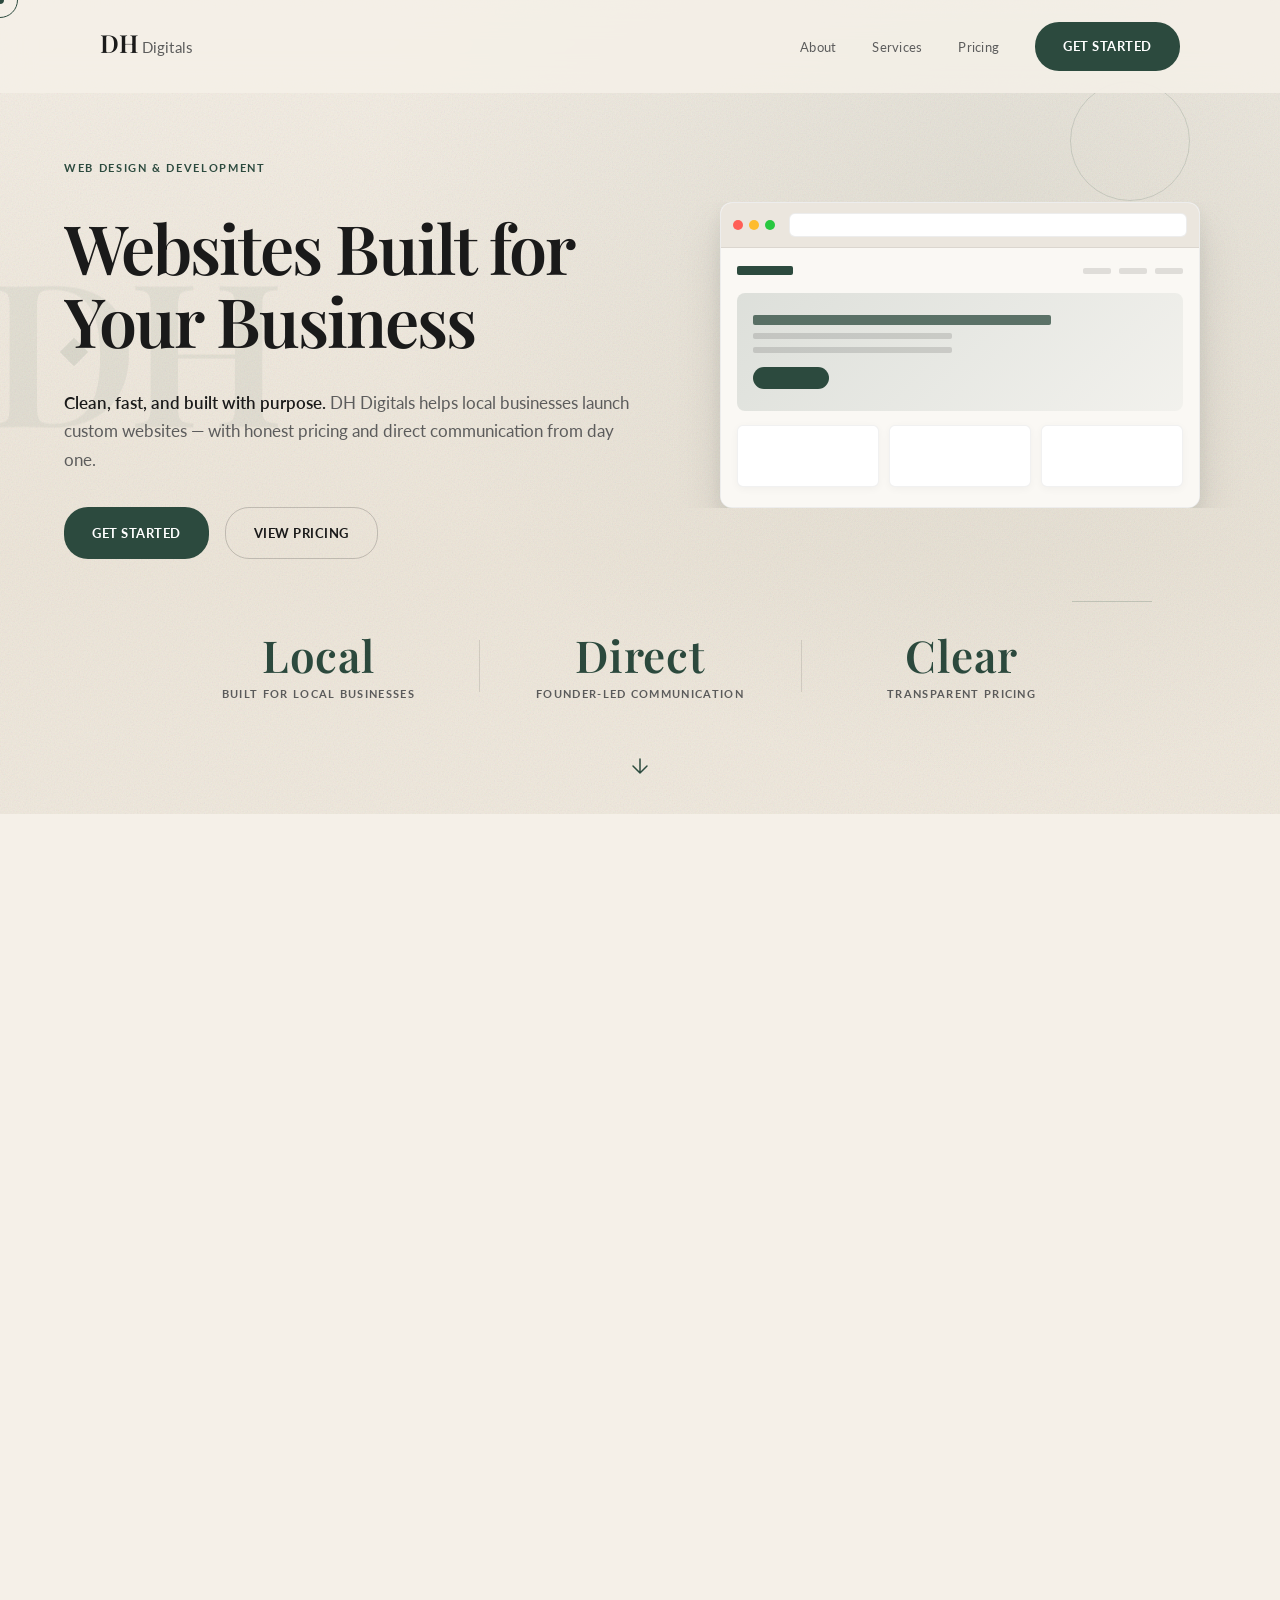
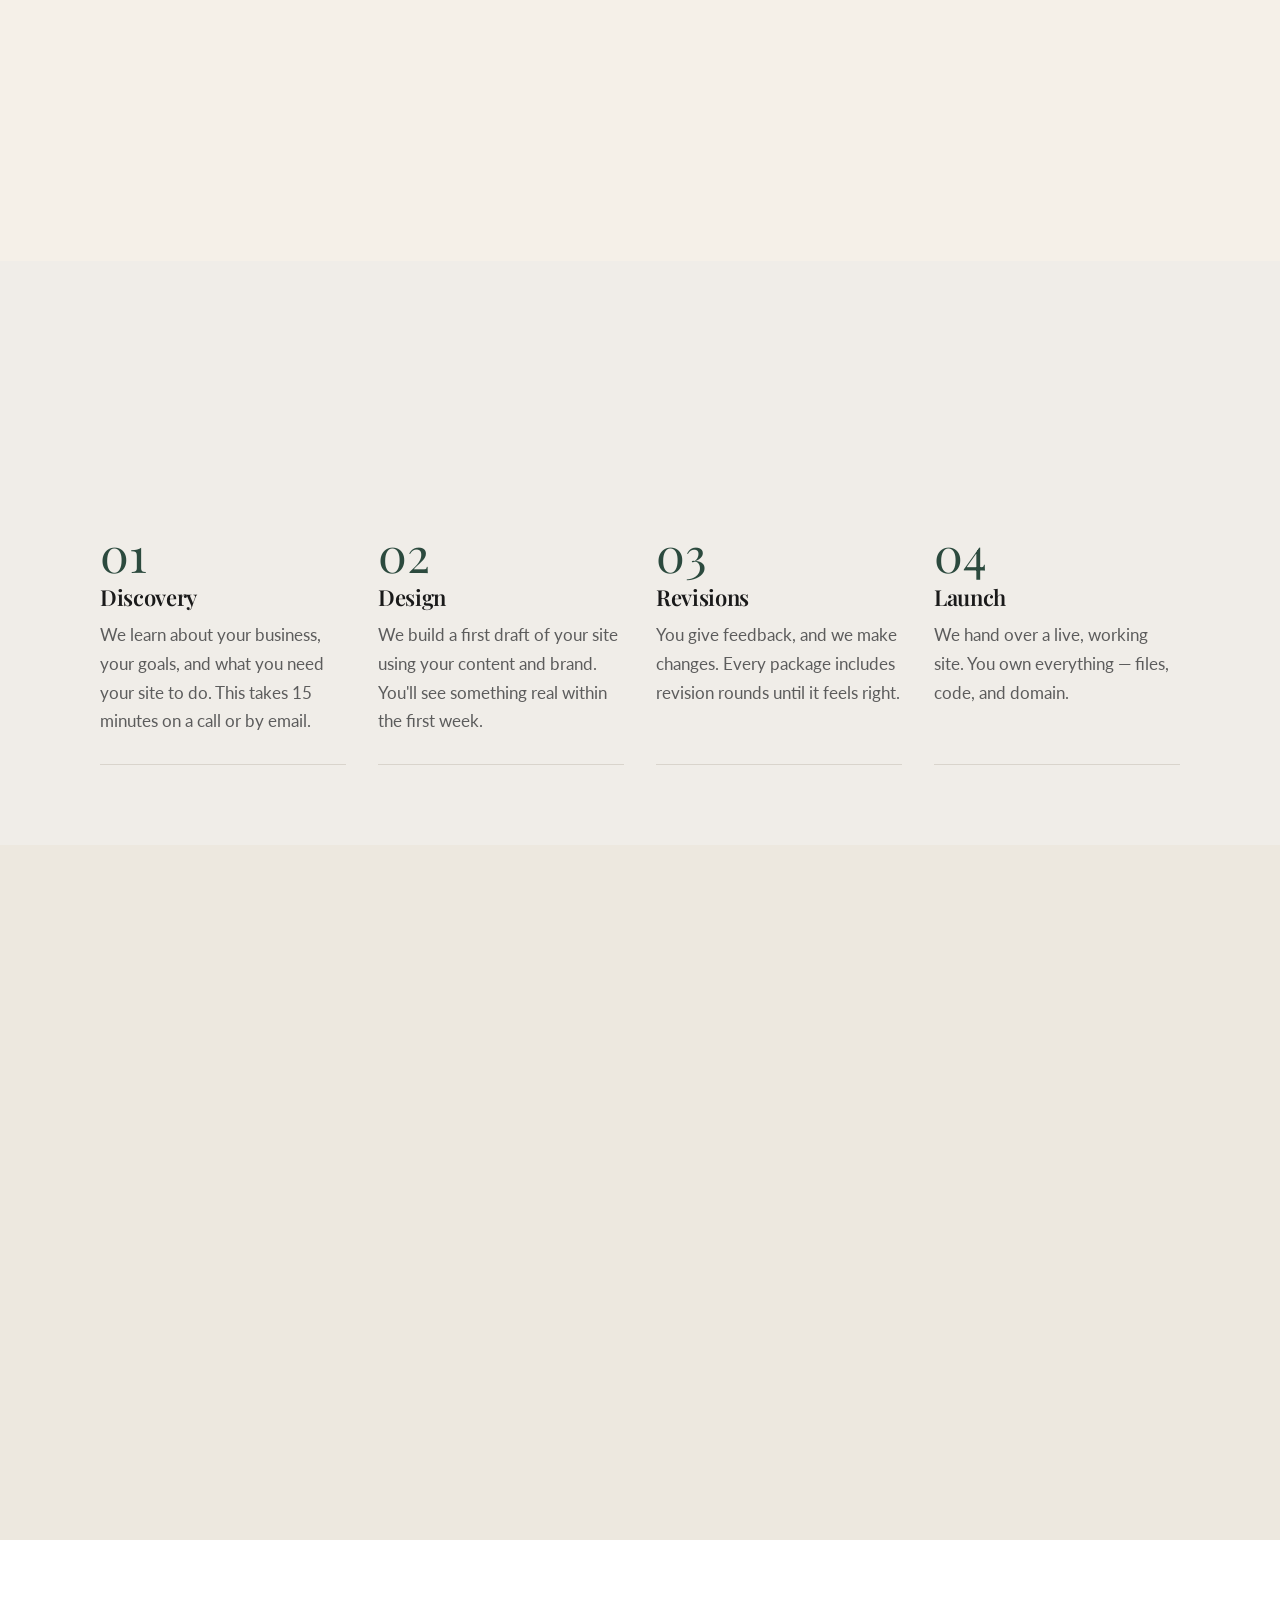
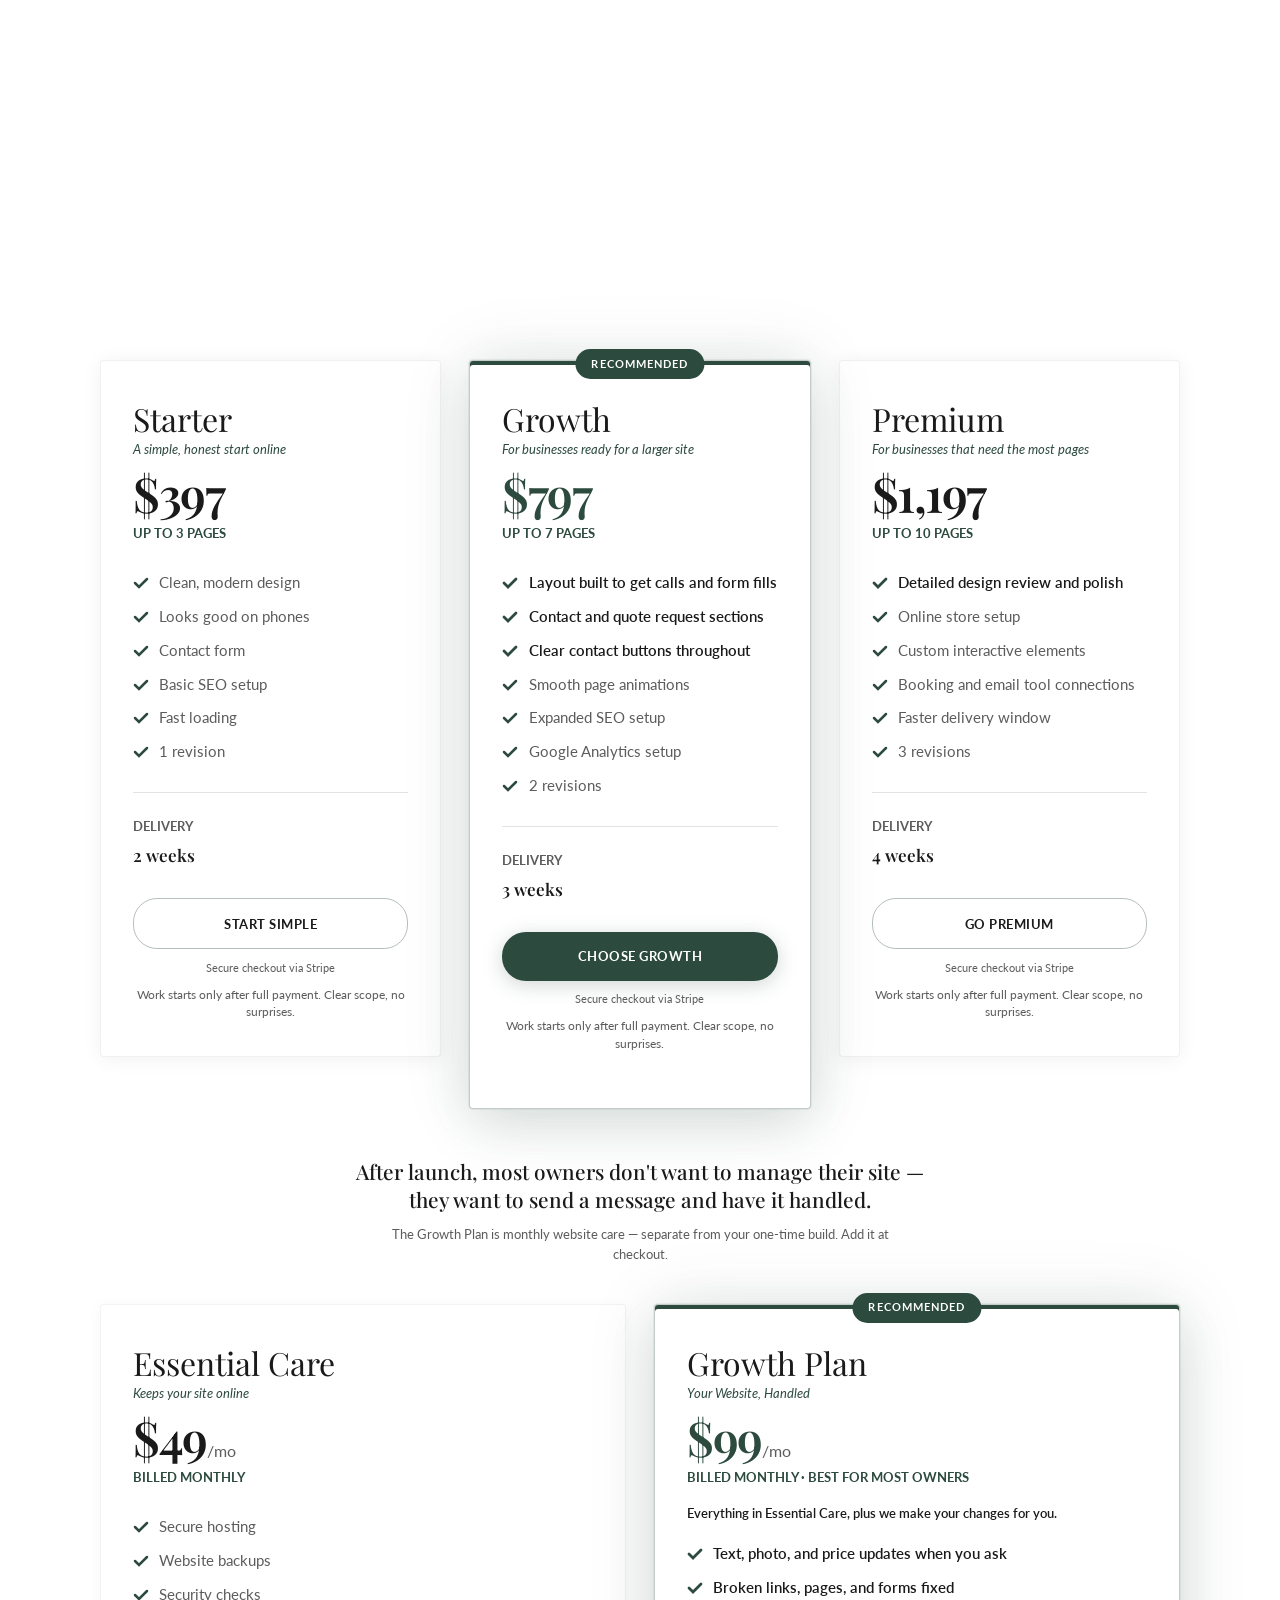
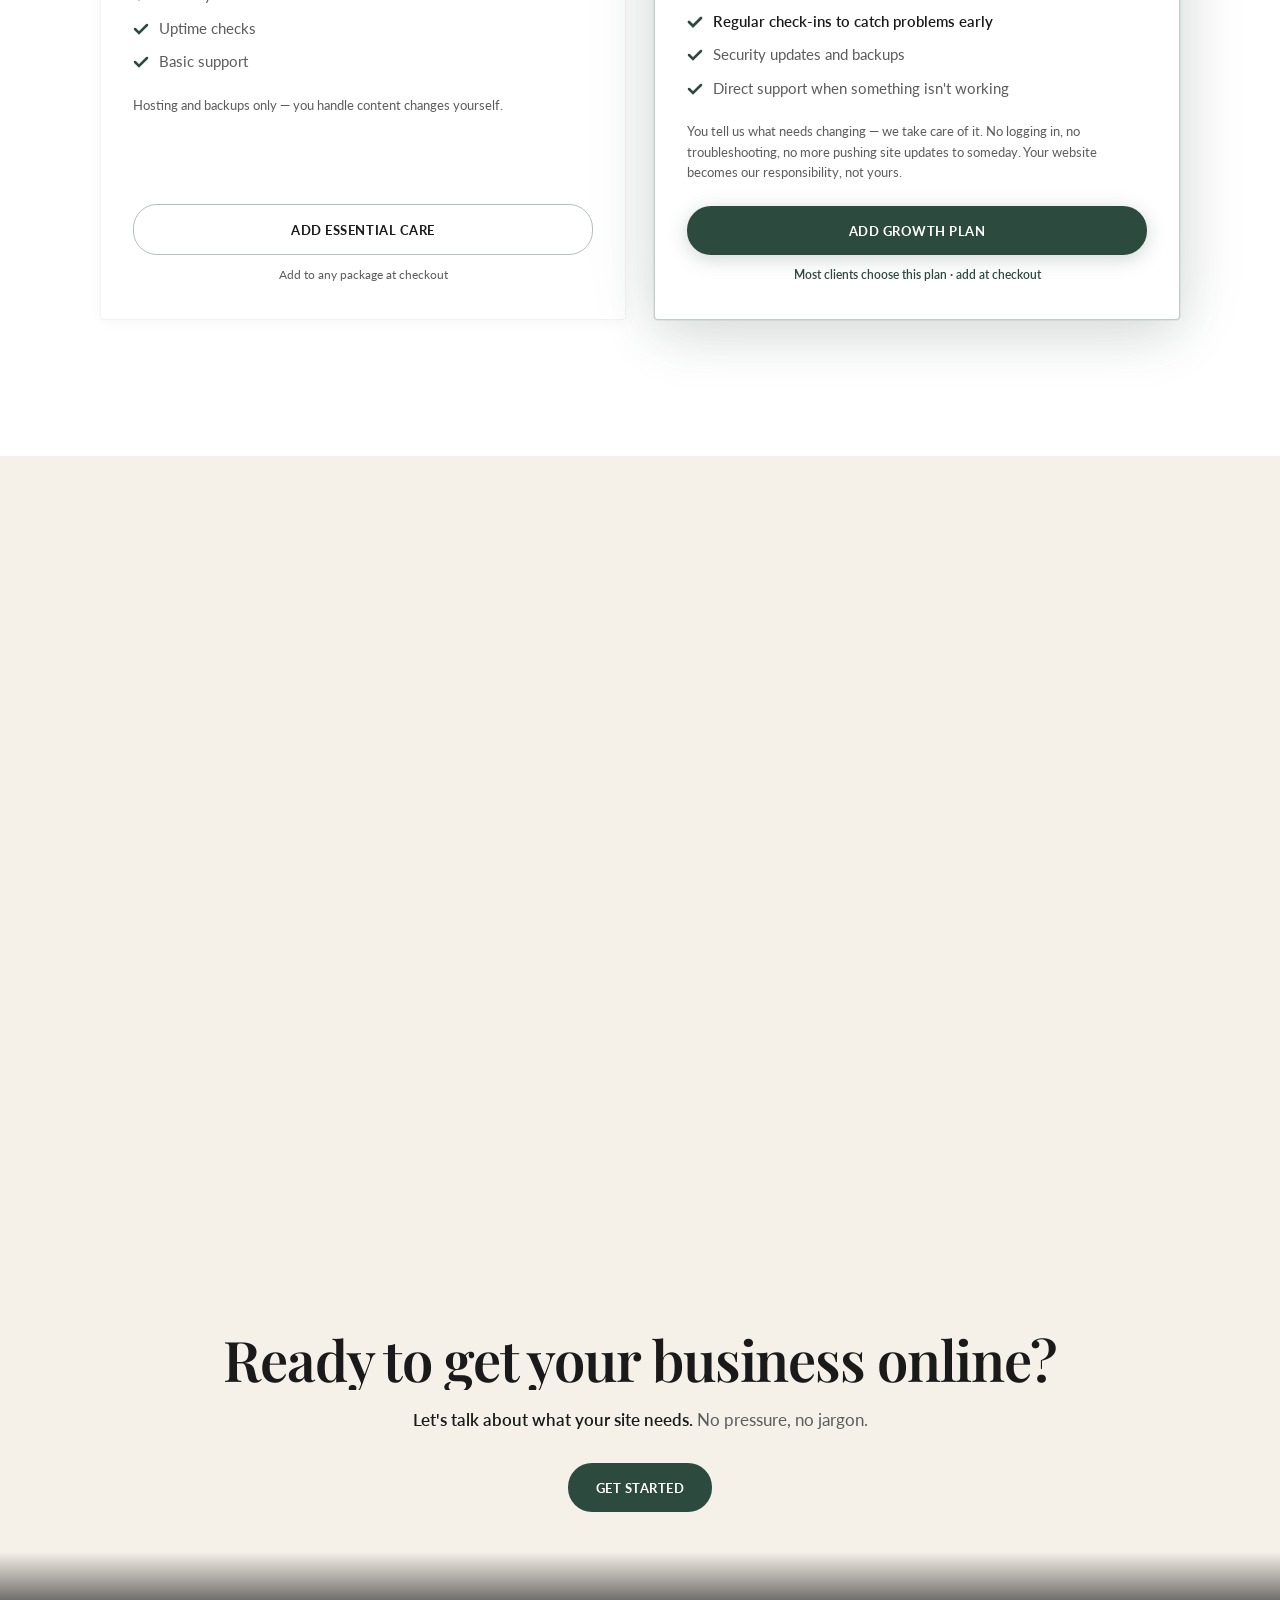
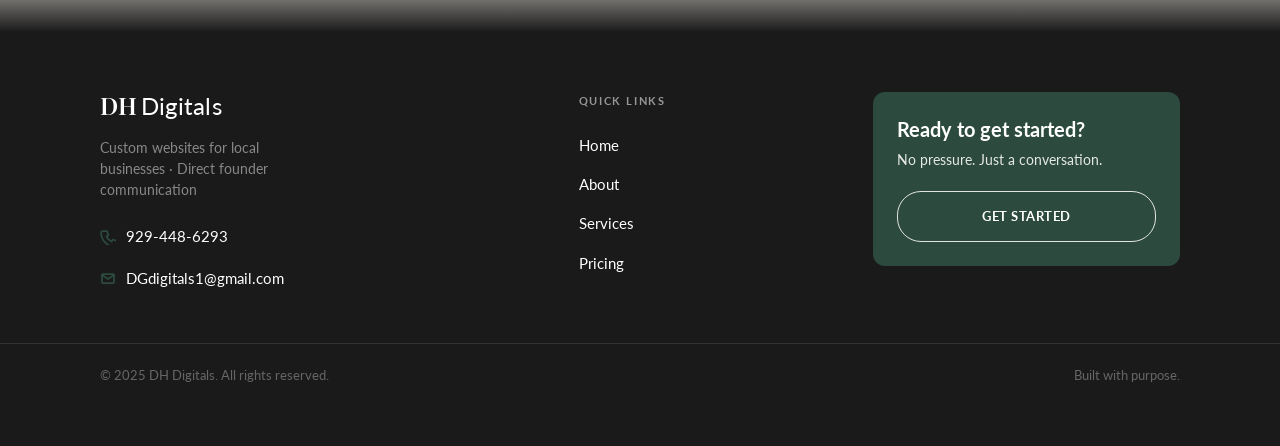
==== commit 8e144065: "Rework monthly care pricing and position Growth Plan as the default add-on. Match care plans to buil" ====
--- a/index.html
+++ b/index.html
@@ -154,7 +154,7 @@
             </svg>
           </div>
           <h3>Ongoing Support</h3>
-          <p><span class="lead-sentence">Your site shouldn't sit unchanged.</span> Add Essential Care for hosting and backups — or the Growth Plan for monthly edits, a chat widget, and site upkeep.</p>
+          <p><span class="lead-sentence">Your site shouldn't sit unchanged.</span> Add the Growth Plan and send us updates whenever you need them. Essential Care is available if you only need hosting and backups.</p>
         </div>
       </div>
     </div>
@@ -386,50 +386,77 @@
 
       </div>
 
-      <p class="care-plans-intro reveal">Monthly site upkeep — support that continues after launch.</p>
-
-      <div class="care-plans">
-        <div class="care-plan reveal">
-          <div class="care-plan-info">
-            <span class="care-plan-tag">Peace of Mind</span>
-            <h3>Essential Care</h3>
-            <ul class="care-plan-features">
-              <li>Secure hosting</li>
-              <li>Website backups</li>
-              <li>Security checks</li>
-              <li>Uptime checks</li>
-              <li>Basic support</li>
-            </ul>
-            <p class="care-plan-social">Hosting, backups, and checks to keep your site online.</p>
-          </div>
-          <div class="care-plan-price">
-            <div class="price-amount">$49<span>/mo</span></div>
-            <p class="care-plan-note">Add to any package at checkout</p>
-          </div>
-        </div>
-
-        <div class="care-plan featured reveal">
-          <span class="care-plan-badge">Recommended</span>
-          <div class="care-plan-info">
-            <span class="care-plan-tag">Monthly upkeep</span>
-            <h3>Growth Plan</h3>
-            <ul class="care-plan-features">
-              <li class="care-feature-key">Chat widget for visitor questions</li>
-              <li class="care-feature-key">Regular site updates</li>
-              <li class="care-feature-key">Monthly website edits</li>
-              <li>Monthly site health checks</li>
-              <li>Faster reply on support requests</li>
-              <li>Search ranking updates</li>
-              <li>Faster page load times</li>
-              <li>Monthly traffic summary</li>
-            </ul>
-            <p class="care-plan-social">For owners who want their site handled month to month — edits, updates, and support included.</p>
-          </div>
-          <div class="care-plan-price">
-            <div class="price-amount">$109<span>/mo</span></div>
-            <p class="care-plan-note">Add to any package at checkout</p>
-          </div>
-        </div>
+      <p class="care-plans-intro reveal">After launch, most owners don't want to manage their site — they want to send a message and have it handled.</p>
+      <p class="care-plans-clarifier reveal">The Growth Plan is monthly website care — separate from your one-time build. Add it at checkout.</p>
+
+      <div class="pricing-grid pricing-grid--care">
+
+        <div class="price-card price-card--starter reveal">
+          <div class="price-tier">Essential Care</div>
+          <p class="price-tagline">Keeps your site online</p>
+          <div class="price-amount">$49<span>/mo</span></div>
+          <p class="price-pages">Billed monthly</p>
+          <ul class="price-features">
+            <li>
+              <svg width="16" height="16" fill="none" stroke="currentColor" stroke-width="2.5" stroke-linecap="round"><polyline points="2 8 6 12 14 4"/></svg>
+              Secure hosting
+            </li>
+            <li>
+              <svg width="16" height="16" fill="none" stroke="currentColor" stroke-width="2.5" stroke-linecap="round"><polyline points="2 8 6 12 14 4"/></svg>
+              Website backups
+            </li>
+            <li>
+              <svg width="16" height="16" fill="none" stroke="currentColor" stroke-width="2.5" stroke-linecap="round"><polyline points="2 8 6 12 14 4"/></svg>
+              Security checks
+            </li>
+            <li>
+              <svg width="16" height="16" fill="none" stroke="currentColor" stroke-width="2.5" stroke-linecap="round"><polyline points="2 8 6 12 14 4"/></svg>
+              Uptime checks
+            </li>
+            <li>
+              <svg width="16" height="16" fill="none" stroke="currentColor" stroke-width="2.5" stroke-linecap="round"><polyline points="2 8 6 12 14 4"/></svg>
+              Basic support
+            </li>
+          </ul>
+          <p class="price-card-note">Hosting and backups only — you handle content changes yourself.</p>
+          <a href="contact.html" class="btn btn-outline">Add Essential Care</a>
+          <p class="price-guarantee">Add to any package at checkout</p>
+        </div>
+
+        <div class="price-card featured reveal">
+          <div class="price-badge">Recommended</div>
+          <div class="price-tier">Growth Plan</div>
+          <p class="price-tagline">Your Website, Handled</p>
+          <div class="price-amount">$99<span>/mo</span></div>
+          <p class="price-pages">Billed monthly · best for most owners</p>
+          <p class="price-card-highlight">Everything in Essential Care, plus we make your changes for you.</p>
+          <ul class="price-features">
+            <li class="price-feature-key">
+              <svg width="16" height="16" fill="none" stroke="currentColor" stroke-width="2.5" stroke-linecap="round"><polyline points="2 8 6 12 14 4"/></svg>
+              Text, photo, and price updates when you ask
+            </li>
+            <li class="price-feature-key">
+              <svg width="16" height="16" fill="none" stroke="currentColor" stroke-width="2.5" stroke-linecap="round"><polyline points="2 8 6 12 14 4"/></svg>
+              Broken links, pages, and forms fixed
+            </li>
+            <li class="price-feature-key">
+              <svg width="16" height="16" fill="none" stroke="currentColor" stroke-width="2.5" stroke-linecap="round"><polyline points="2 8 6 12 14 4"/></svg>
+              Regular check-ins to catch problems early
+            </li>
+            <li>
+              <svg width="16" height="16" fill="none" stroke="currentColor" stroke-width="2.5" stroke-linecap="round"><polyline points="2 8 6 12 14 4"/></svg>
+              Security updates and backups
+            </li>
+            <li>
+              <svg width="16" height="16" fill="none" stroke="currentColor" stroke-width="2.5" stroke-linecap="round"><polyline points="2 8 6 12 14 4"/></svg>
+              Direct support when something isn't working
+            </li>
+          </ul>
+          <p class="price-card-note">You tell us what needs changing — we take care of it. No logging in, no troubleshooting, no more pushing site updates to someday. Your website becomes our responsibility, not yours.</p>
+          <a href="contact.html" class="btn btn-primary">Add Growth Plan</a>
+          <p class="price-guarantee">Most clients choose this plan · add at checkout</p>
+        </div>
+
       </div>
     </div>
   </section>
@@ -459,7 +486,18 @@
           </button>
           <div class="faq-answer">
             <div class="faq-answer-inner">
-              <p>Revision rounds are included with every package. After that, edits are billed at $30/hour — or join the Growth Plan for monthly edits and site upkeep.</p>
+              <p>Revision rounds are included with every package. After that, join the Growth Plan at $99/mo and send us changes whenever you need them — most owners do. Hourly edits are also available at $30/hour if you prefer.</p>
+            </div>
+          </div>
+        </div>
+        <div class="faq-item">
+          <button type="button" class="faq-question" aria-expanded="false">
+            <span class="faq-question-text">Do I need a monthly plan after launch?</span>
+            <span class="faq-icon" aria-hidden="true">+</span>
+          </button>
+          <div class="faq-answer">
+            <div class="faq-answer-inner">
+              <p>Not required — but most owners add the Growth Plan so they're not stuck updating the site themselves. Essential Care is there if you only need hosting and backups.</p>
             </div>
           </div>
         </div>
--- a/styles.css
+++ b/styles.css
@@ -295,15 +295,6 @@
   }
 }
 
-@keyframes carePlanBounce {
-  0%, 100% { transform: translateY(0); }
-  50% { transform: translateY(-4px); }
-}
-
-.care-plan-price .price-amount {
-  animation: carePlanBounce 3s cubic-bezier(0.4, 0, 0.2, 1) infinite;
-}
-
 .custom-cursor-dot,
 .custom-cursor-ring {
   position: fixed;
@@ -398,7 +389,6 @@
 
 .text-small,
 .meta-label,
-.care-plan-note,
 .footer-copy,
 .footer-credit,
 .footer-contact-list a,
@@ -406,15 +396,15 @@
 .form-error,
 .contact-note,
 .price-pages,
-.care-plan-features li,
-.price-features li {
+.price-features li,
+.price-card-note,
+.price-card-highlight {
   font-size: var(--text-small);
   line-height: var(--lh-body);
 }
 
 .section-label,
 .hero-tag,
-.care-plan-tag,
 .footer-heading,
 .method-label,
 .form-group label {
@@ -1132,15 +1122,27 @@
 .care-plans-intro {
   text-align: center;
   font-family: var(--font-display);
-  font-size: clamp(1rem, 1.75vw, 1.2rem);
+  font-size: clamp(1.05rem, 1.85vw, 1.3rem);
   font-weight: 500;
-  color: var(--muted);
+  color: var(--text);
   margin-top: 2rem;
   margin-bottom: 0;
-  max-width: 28rem;
+  max-width: 36rem;
   margin-left: auto;
   margin-right: auto;
-  line-height: var(--lh-heading);
+  line-height: 1.35;
+}
+
+.care-plans-clarifier {
+  text-align: center;
+  font-size: var(--text-small);
+  color: var(--muted);
+  margin-top: 0.65rem;
+  margin-bottom: 0;
+  max-width: 32rem;
+  margin-left: auto;
+  margin-right: auto;
+  line-height: 1.55;
 }
 
 .reveal {
@@ -1374,18 +1376,12 @@
   display: grid;
   grid-template-columns: repeat(3, 1fr);
   gap: 1.75rem;
-  align-items: center;
+  align-items: start;
   padding: 1rem 0;
 }
 
 .pricing-grid > .price-card {
   height: auto;
-}
-
-.pricing-grid > .price-card:not(.featured) {
-  align-self: center;
-  transform: scale(0.91);
-  transform-origin: center center;
 }
 
 .price-card {
@@ -1403,40 +1399,17 @@
 .price-card--starter,
 .price-card--premium {
   border-color: rgba(26, 26, 26, 0.06);
-  padding: 2.15rem 1.65rem 2rem;
-}
-
-.price-card--starter .price-amount,
-.price-card--premium .price-amount {
-  font-size: clamp(2rem, 3.75vw, 2.6rem);
-}
-
-.price-card--starter .price-tier,
-.price-card--premium .price-tier {
-  font-size: calc(var(--text-h3) - 2px);
-}
-
-.price-card--starter .price-features li,
-.price-card--premium .price-features li {
-  font-size: 14px;
 }
 
 .price-card:hover {
   box-shadow: var(--shadow-card-hover);
-}
-
-.price-card--starter:hover,
-.price-card--premium:hover {
-  transform: scale(0.91) translateY(-5px);
+  transform: translateY(-5px);
 }
 
 .price-card.featured {
   z-index: 2;
-  align-self: center;
-  padding: 3.35rem 2.5rem 3.1rem;
+  padding-bottom: 3.5rem;
   border-color: rgba(44, 74, 62, 0.28);
-  transform: scale(1.11);
-  transform-origin: center center;
   box-shadow:
     inset 0 4px 0 0 var(--accent),
     0 16px 56px rgba(44, 74, 62, 0.14),
@@ -1445,7 +1418,7 @@
 }
 
 .price-card.featured:hover {
-  transform: scale(1.11) translateY(-6px);
+  transform: translateY(-5px);
   box-shadow:
     inset 0 4px 0 0 var(--accent),
     0 20px 64px rgba(44, 74, 62, 0.18),
@@ -1453,13 +1426,8 @@
     0 0 80px rgba(44, 74, 62, 0.12);
 }
 
-.price-card.featured .price-tier {
-  font-size: calc(var(--text-h3) + 6px);
-}
-
 .price-card.featured .price-amount {
   color: var(--accent);
-  font-size: clamp(2.65rem, 5.5vw, 3.5rem);
 }
 
 .price-badge {
@@ -1505,6 +1473,14 @@
   color: var(--text);
 }
 
+.price-amount span {
+  font-family: var(--font-body);
+  font-size: 1rem;
+  font-weight: 400;
+  color: var(--muted);
+  letter-spacing: 0;
+}
+
 .price-pages {
   font-weight: 700;
   text-transform: uppercase;
@@ -1612,156 +1588,62 @@
   max-width: none;
 }
 
-.care-plans {
-  display: grid;
-  grid-template-columns: repeat(2, 1fr);
-  gap: 0.85rem;
+.price-card-note {
+  color: var(--muted);
+  font-size: var(--text-small);
+  line-height: 1.55;
+  margin-top: -0.5rem;
+  margin-bottom: 1.5rem;
+  max-width: none;
+}
+
+.price-card-highlight {
+  font-size: var(--text-small);
+  font-weight: 600;
+  color: var(--text);
+  line-height: 1.45;
+  margin-top: -0.75rem;
+  margin-bottom: 1.25rem;
+  max-width: none;
+}
+
+.pricing-grid.pricing-grid--care > .price-card--starter {
+  border-color: rgba(26, 26, 26, 0.05);
+  box-shadow: 0 2px 14px rgba(0, 0, 0, 0.04);
+}
+
+.pricing-grid.pricing-grid--care > .price-card.featured .price-guarantee {
+  color: var(--accent);
+  font-weight: 600;
+}
+
+.pricing-grid.pricing-grid--care {
+  grid-template-columns: repeat(2, minmax(0, 1fr));
+  align-items: stretch;
+  width: 100%;
   margin-top: 1.5rem;
-  max-width: 720px;
-  margin-left: auto;
-  margin-right: auto;
-  align-items: stretch;
-  padding: 0;
-}
-
-.care-plans .care-plan {
-  margin-top: 0;
-}
-
-.care-plan {
-  position: relative;
-  padding: 1.15rem 1.1rem 1.1rem;
-  background: #fff;
-  border: 1px solid rgba(26, 26, 26, 0.06);
-  border-radius: 4px;
-  box-shadow: 0 2px 14px rgba(0, 0, 0, 0.05);
-  display: flex;
-  align-items: flex-start;
-  justify-content: space-between;
-  gap: 1rem;
-  flex-wrap: wrap;
-  transition: var(--card-transition);
-}
-
-.care-plan.featured {
-  z-index: 1;
-  align-self: stretch;
-  padding: 1.15rem 1.1rem 1.1rem;
-  border-color: rgba(44, 74, 62, 0.22);
-  transform: none;
-  box-shadow:
-    inset 0 3px 0 0 var(--accent),
-    0 8px 28px rgba(44, 74, 62, 0.1),
-    0 0 0 1px rgba(44, 74, 62, 0.06);
-}
-
-.care-plan.featured:hover {
-  transform: translateY(-4px);
-  box-shadow:
-    inset 0 3px 0 0 var(--accent),
-    0 12px 32px rgba(44, 74, 62, 0.14),
-    0 0 0 1px rgba(44, 74, 62, 0.08);
-}
-
-.care-plan:not(.featured):hover {
-  transform: translateY(-4px);
-  box-shadow: var(--shadow-card-hover);
-}
-
-.care-plan-badge {
-  position: absolute;
-  top: -0.75rem;
-  left: 50%;
-  transform: translateX(-50%);
-  background: var(--accent);
-  color: #fff;
-  font-family: var(--font-body);
-  font-size: 11px;
-  font-weight: 700;
-  letter-spacing: 0.1em;
-  text-transform: uppercase;
-  padding: 0.35rem 1rem;
-  border-radius: var(--radius-btn);
-  white-space: nowrap;
-}
-
-.care-plan:hover {
-  box-shadow: var(--shadow-card-hover);
-}
-
-.care-plan-info { flex: 1; min-width: 0; }
-
-.care-plan-tag {
-  display: inline-block;
-  font-size: 10px;
-  font-weight: 700;
-  text-transform: uppercase;
-  color: var(--accent);
-  margin-bottom: 0.4rem;
-  max-width: none;
-}
-
-.care-plan h3 {
-  margin-bottom: 0.35rem;
-  font-size: 1.05rem;
-}
-
-.care-plan-features {
-  display: flex;
-  flex-wrap: wrap;
-  gap: 0.35rem 0.85rem;
-  list-style: none;
-}
-
-.care-plan-features li {
-  color: var(--muted);
-  font-size: 12px;
-  line-height: 1.4;
-}
-
-.care-plan-features li.care-feature-key {
-  color: var(--text);
-  font-weight: 600;
-}
-
-.care-plan.featured .care-plan-price .price-amount {
-  color: var(--accent);
-  font-size: clamp(1.65rem, 2.5vw, 2rem);
-}
-
-.care-plan-features li::before {
-  content: '·';
-  margin-right: 0.35rem;
-  color: var(--accent);
-}
-
-.care-plan-social {
-  font-size: 12px;
-  font-style: italic;
-  color: var(--muted);
-  margin-top: 0.65rem;
-  max-width: none;
-  line-height: 1.45;
-}
-
-.care-plan-price { text-align: right; flex-shrink: 0; min-width: 5.5rem; }
-
-.care-plan-price .price-amount {
-  margin-bottom: 0.1rem;
-  font-size: clamp(1.55rem, 2.4vw, 1.85rem);
-}
-
-.care-plan-price .price-amount span {
-  font-family: var(--font-body);
-  font-size: 14px;
-  font-weight: 400;
-  color: var(--muted);
-}
-
-.care-plan-note {
-  color: var(--muted);
-  font-size: 11px;
-  max-width: none;
+}
+
+.pricing-grid.pricing-grid--care > .price-card {
+  width: 100%;
+  height: 100%;
+  min-width: 0;
+}
+
+.pricing-grid.pricing-grid--care > .price-card.featured {
+  padding: 2.5rem 2rem 2.25rem;
+}
+
+.pricing-grid.pricing-grid--care > .price-card .price-features {
+  flex: 0 0 auto;
+}
+
+.pricing-grid.pricing-grid--care > .price-card .price-card-note {
+  flex: 1;
+}
+
+.pricing-grid.pricing-grid--care > .price-card .btn {
+  margin-top: auto;
 }
 
 /* ── FAQ ── */
@@ -2535,10 +2417,6 @@
     transform: none !important;
   }
 
-  .care-plan-price .price-amount {
-    animation: none;
-  }
-
   .custom-cursor-dot,
   .custom-cursor-ring { display: none !important; }
   html.has-custom-cursor body,
@@ -2550,17 +2428,10 @@
   .price-features.is-animating li.check-in svg { animation: none; }
   .service-card:hover,
   .price-card:hover,
-  .price-card--starter,
-  .price-card--premium,
-  .price-card--starter:hover,
-  .price-card--premium:hover,
   .price-card.featured,
   .price-card.featured:hover,
   .value-card:hover,
   .contact-method:hover,
-  .care-plan:hover,
-  .care-plan.featured,
-  .care-plan.featured:hover,
   .form-panel:hover,
   .mission-block:hover { transform: none; }
   .process-step.is-visible:hover { transform: none; }
@@ -2570,7 +2441,6 @@
   .hero-cta .btn-primary { animation: none; }
   .hero-floats { display: none; }
   .hero-float { animation: none !important; }
-  .care-plan-price .price-amount { animation: none; }
 }
 
 img,
@@ -2583,7 +2453,6 @@
 [class*="-grid"],
 [class*="-card"],
 .form-panel,
-.care-plan,
 .footer-main {
   max-width: 100%;
 }
@@ -2645,8 +2514,12 @@
     grid-template-columns: repeat(2, 1fr);
   }
 
-  .pricing-grid {
+  .pricing-grid:not(.pricing-grid--care) {
     grid-template-columns: repeat(3, 1fr);
+  }
+
+  .pricing-grid.pricing-grid--care {
+    grid-template-columns: repeat(2, minmax(0, 1fr));
   }
 
   .footer-main {
@@ -2697,12 +2570,10 @@
     padding-bottom: 48px;
   }
   .hero-tag,
-  .care-plan-tag,
   .method-label,
   .form-group label,
   .value-num,
-  .price-badge,
-  .care-plan-badge {
+  .price-badge {
     font-size: 15px;
   }
 
@@ -2935,80 +2806,34 @@
 
   .price-card {
     width: 100%;
-    padding-left: 20px;
-    padding-right: 20px;
-  }
-
-  .price-card--starter,
-  .price-card--premium {
-    transform: none;
     padding: 2rem 20px;
   }
 
-  .price-card--starter:hover,
-  .price-card--premium:hover {
+  .price-card:hover {
     transform: translateY(-5px);
   }
 
   .price-card.featured {
     order: -1;
-    transform: none;
-    padding: 2.25rem 20px 2rem;
-  }
-
-  .price-card.featured:hover {
-    transform: translateY(-5px);
-  }
-
-  .price-card.featured .price-amount {
-    font-size: clamp(2.35rem, 7vw, 3rem);
-  }
-
-  .care-plans {
+    padding: 2rem 20px 2.75rem;
+  }
+
+  .pricing-grid.pricing-grid--care {
+    display: grid;
     grid-template-columns: 1fr;
-    max-width: none;
-  }
-
-  .care-plan {
-    flex-direction: column;
-    align-items: center;
-    text-align: center;
-    gap: 1rem;
-    padding: 1.25rem 1rem;
-  }
-
-  .care-plan.featured {
+  }
+
+  .pricing-grid.pricing-grid--care > .price-card {
+    height: auto;
+  }
+
+  .pricing-grid.pricing-grid--care > .price-card.featured {
     order: -1;
-    transform: none;
-  }
-
-  .care-plan.featured:hover,
-  .care-plan:not(.featured):hover {
-    transform: translateY(-4px);
-  }
-
-  .care-plan-price {
-    order: -1;
-    text-align: center;
-    width: 100%;
-  }
-
-  .care-plan-price .price-amount {
-    font-size: clamp(1.65rem, 6vw, 2rem);
-  }
-
-  .care-plan.featured .care-plan-price .price-amount {
-    font-size: clamp(1.75rem, 6.5vw, 2.1rem);
-  }
-
-  .care-plan-info {
-    order: 1;
-    min-width: 0;
-    width: 100%;
-  }
-
-  .care-plan-features {
-    justify-content: center;
+    padding: 2rem 20px;
+  }
+
+  .pricing-grid.pricing-grid--care > .price-card .btn {
+    margin-top: 0;
   }
 
   .cta-buttons {
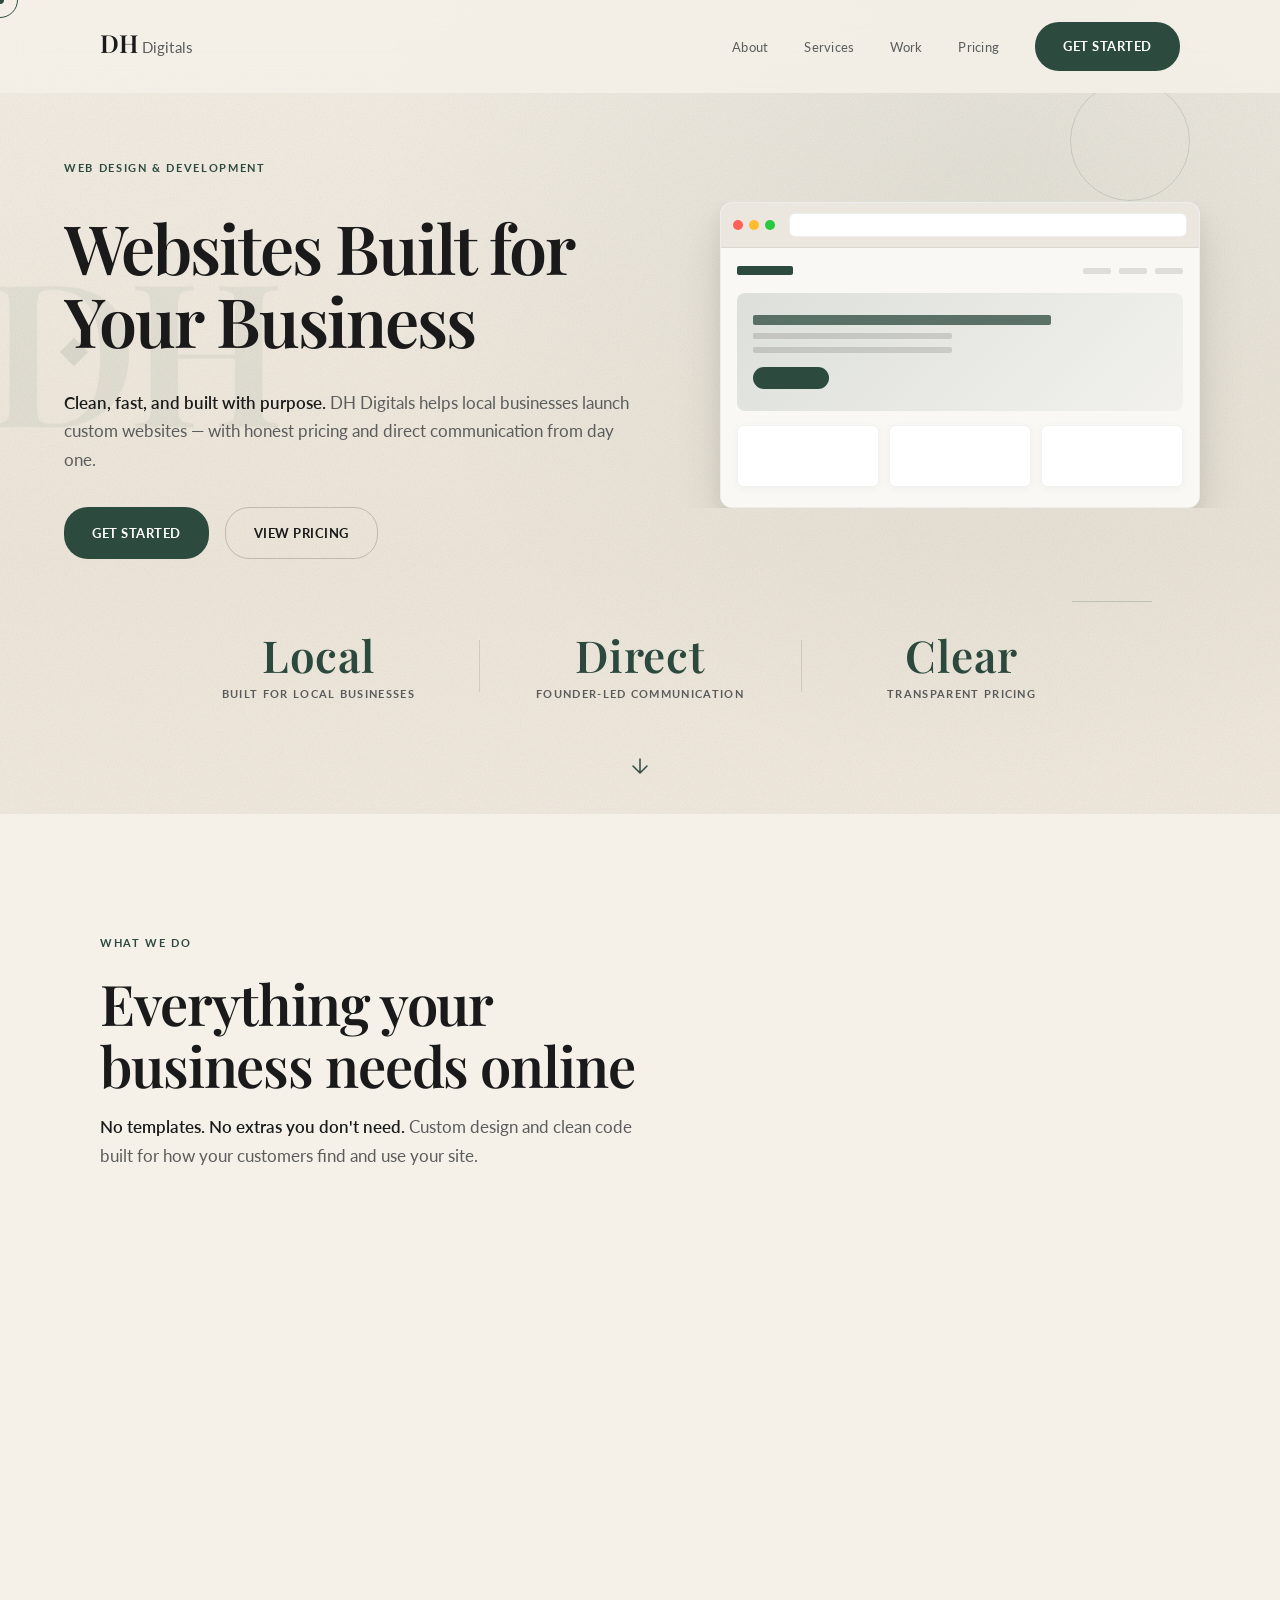
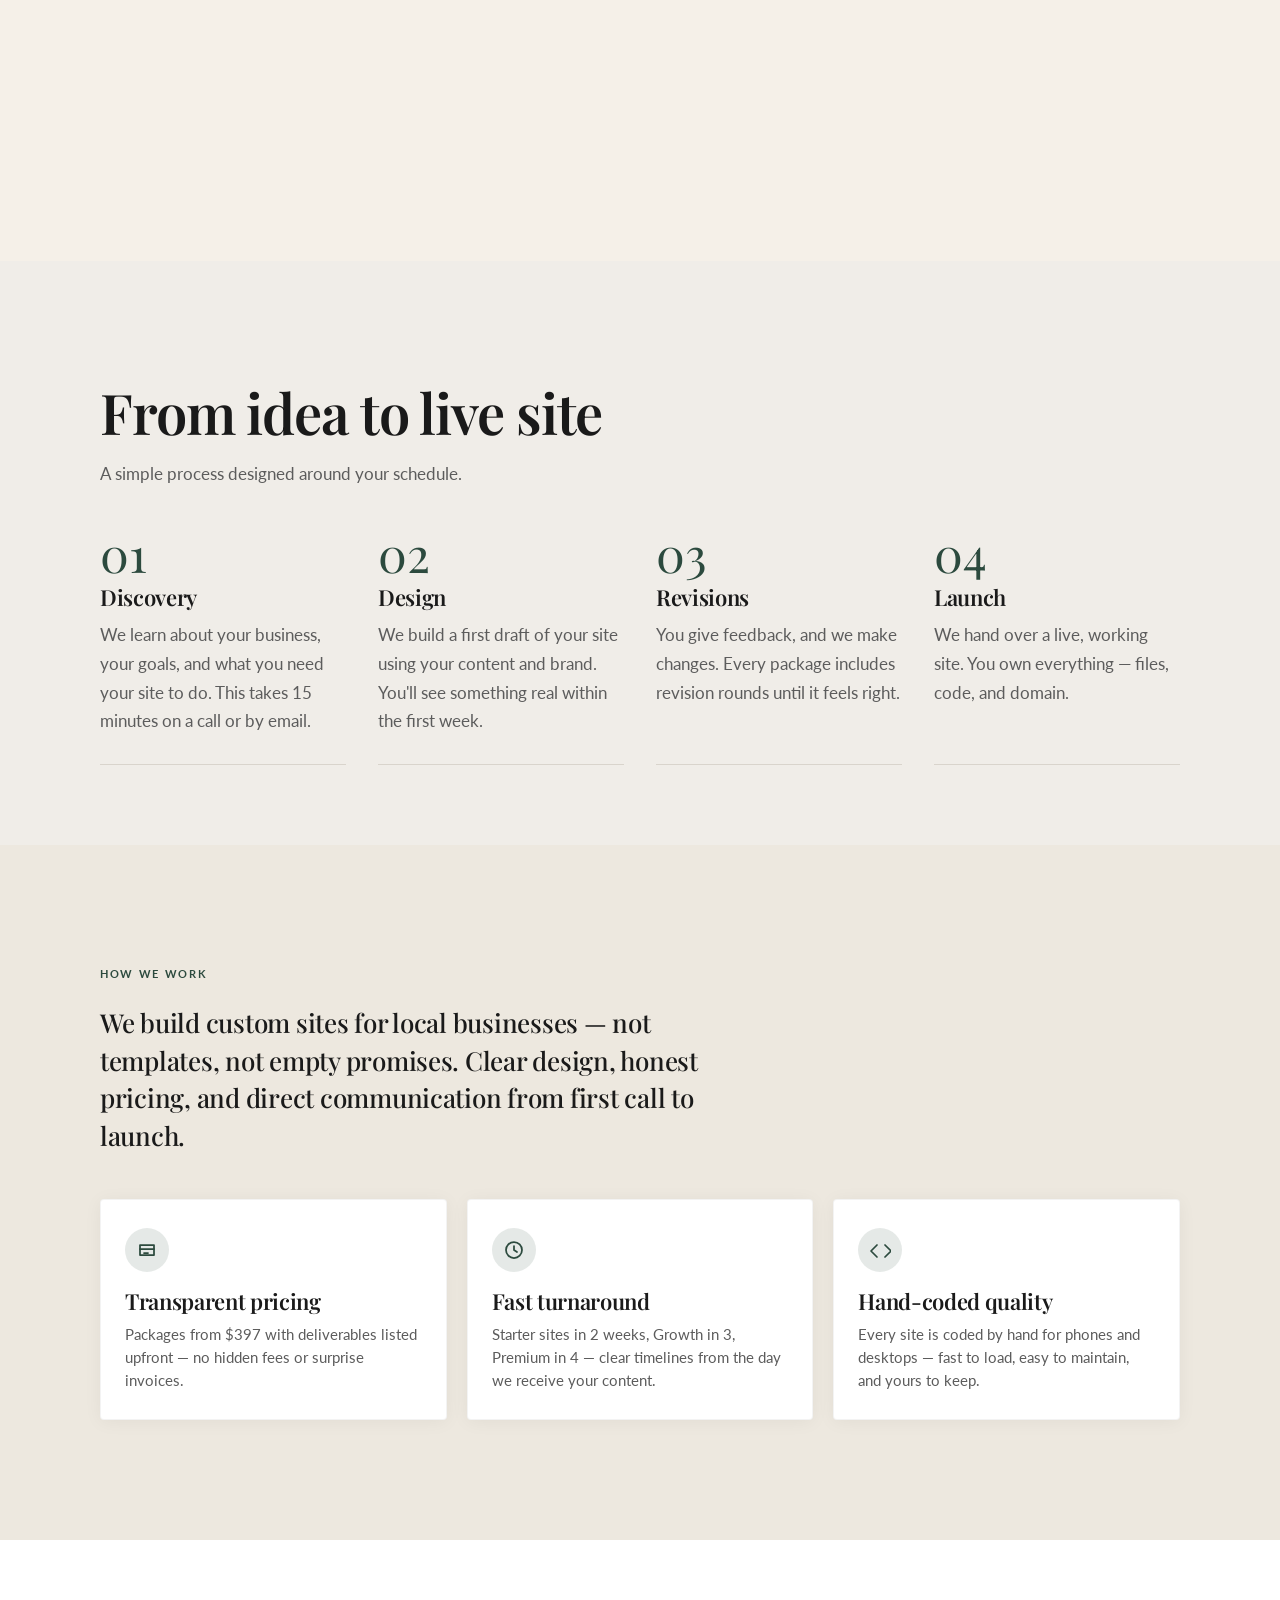
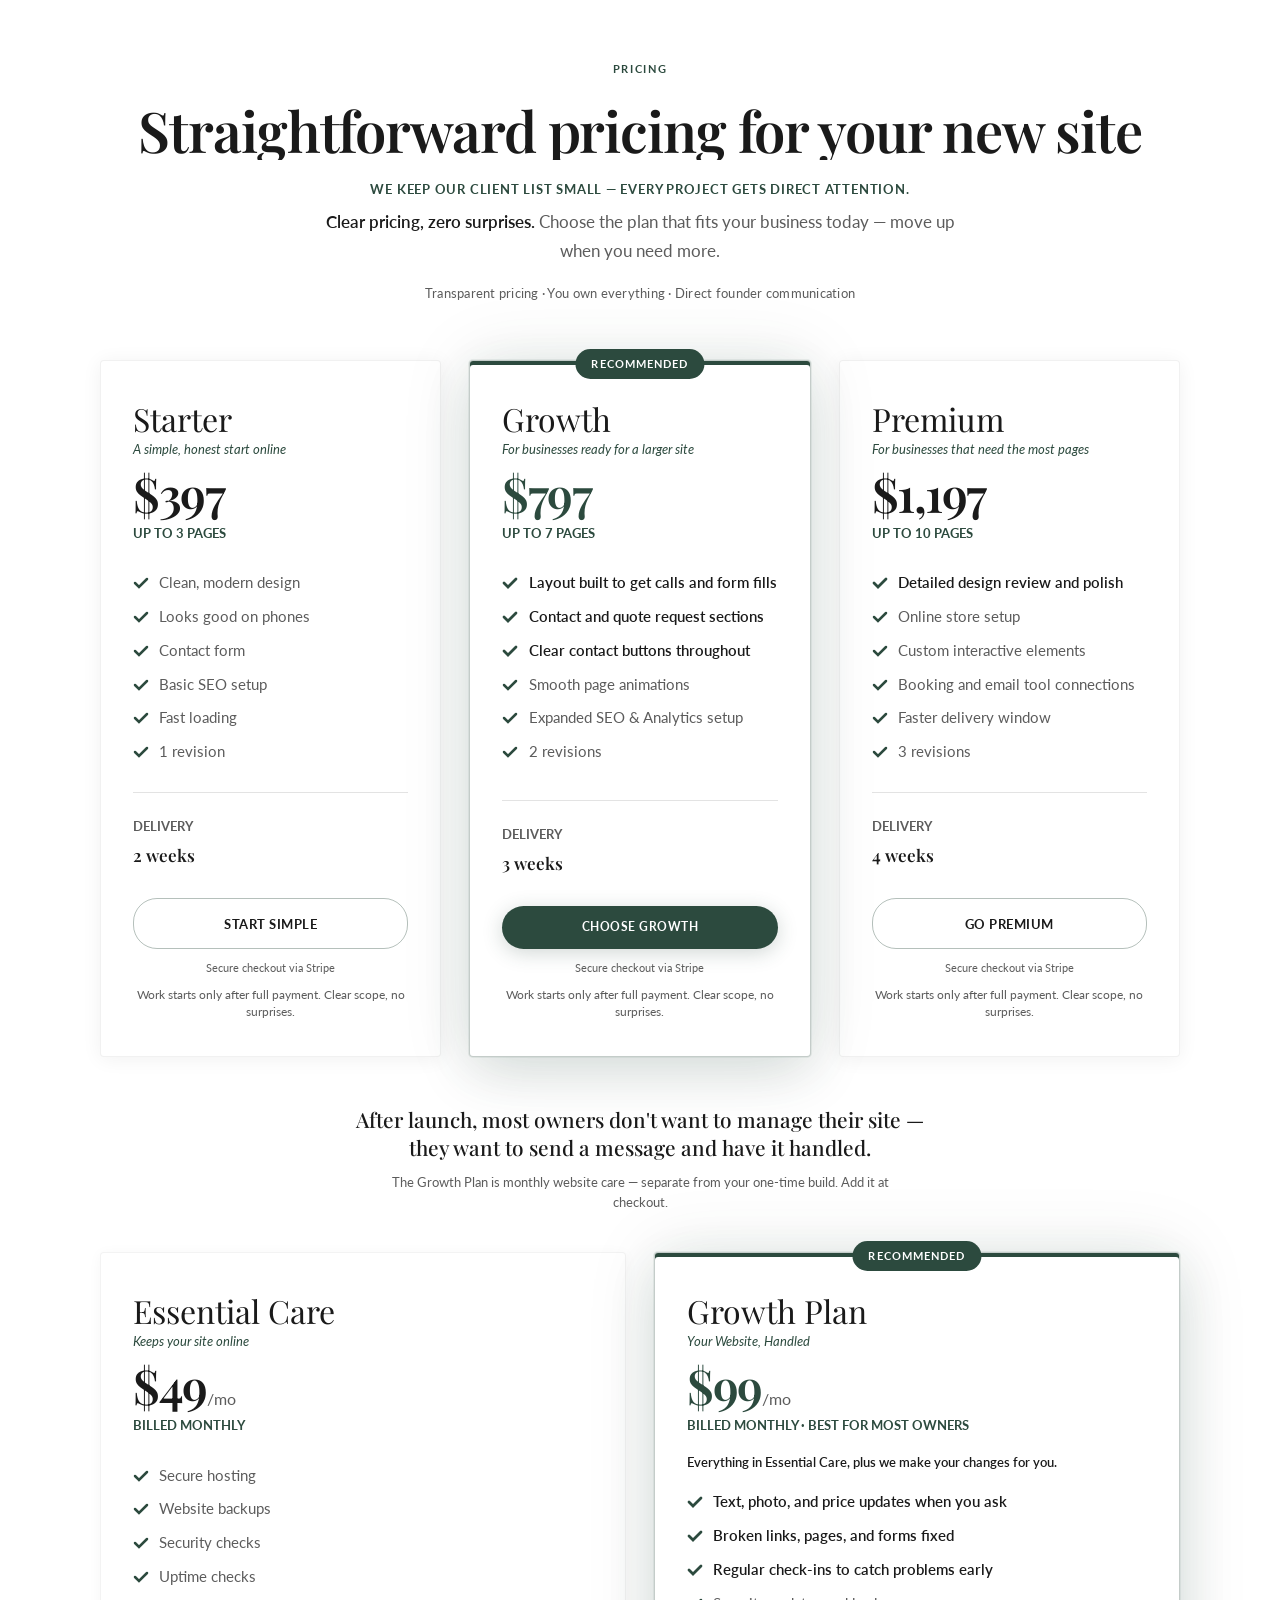
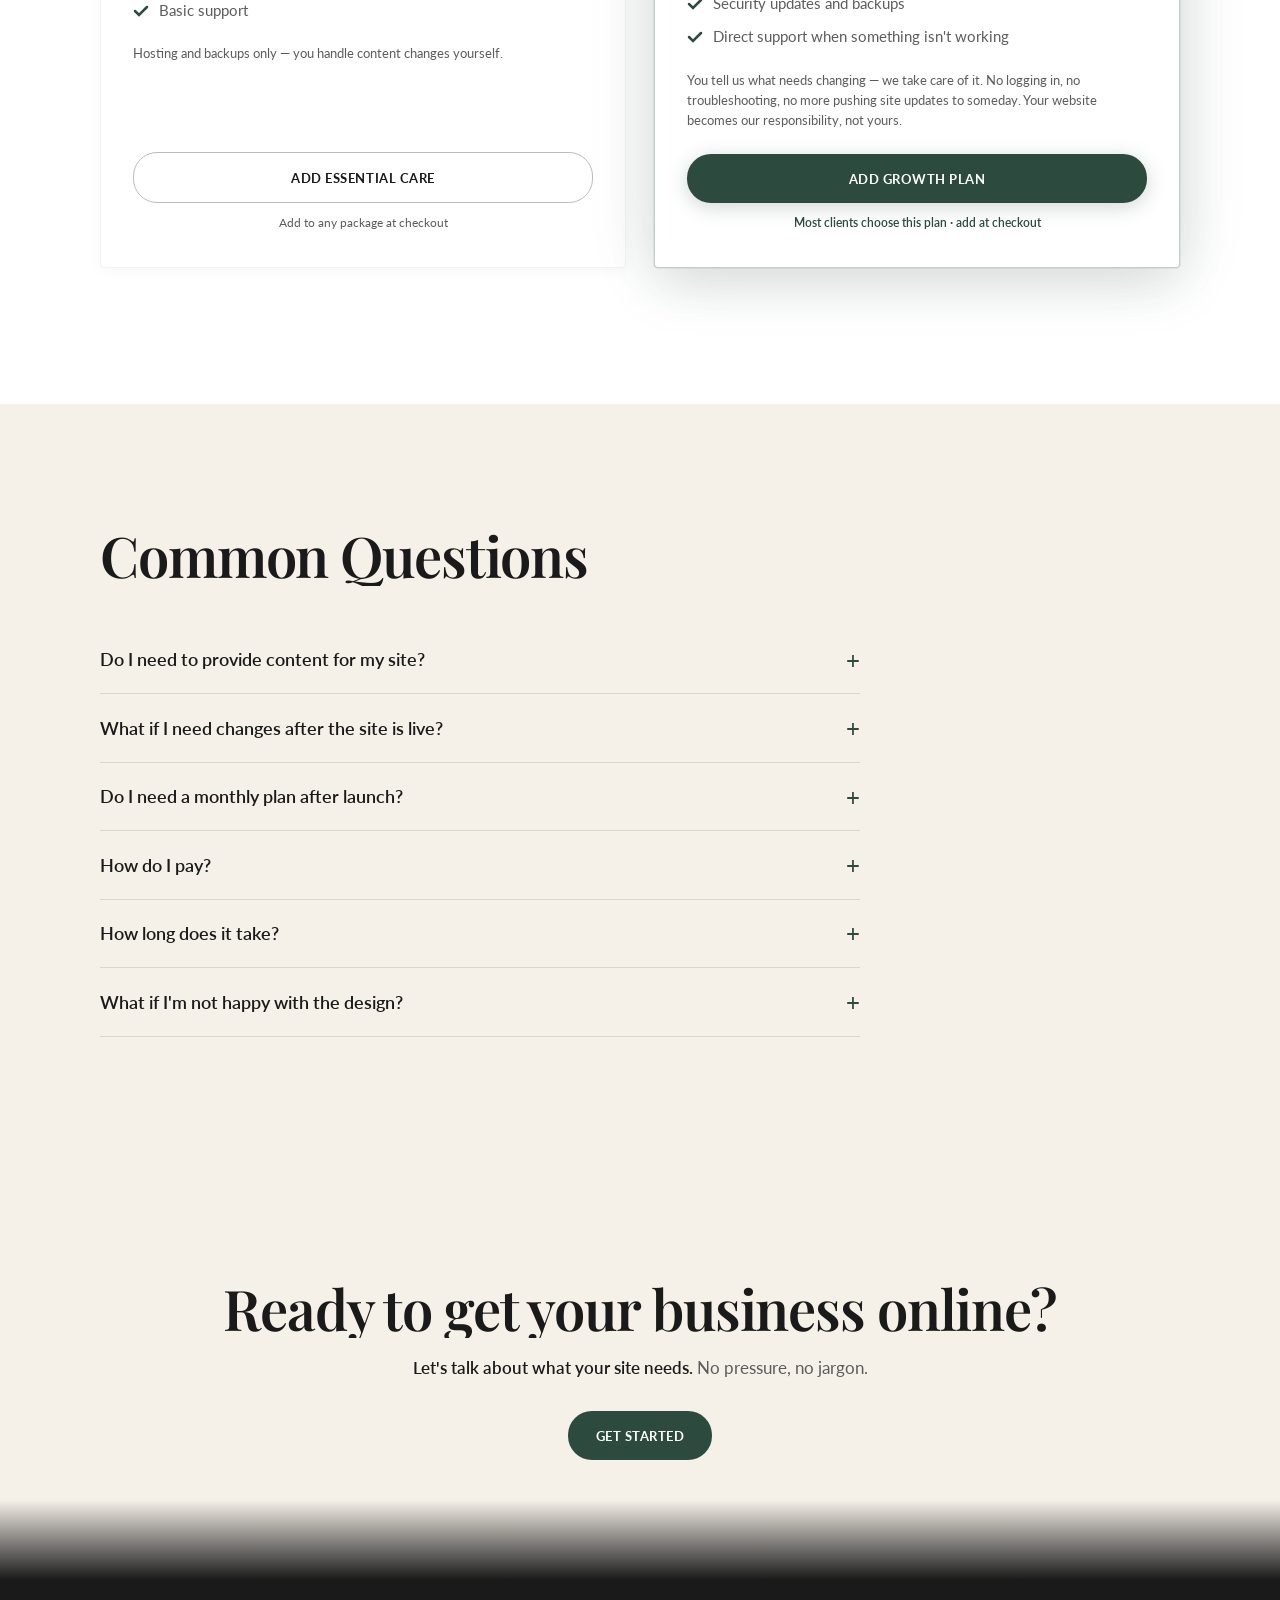
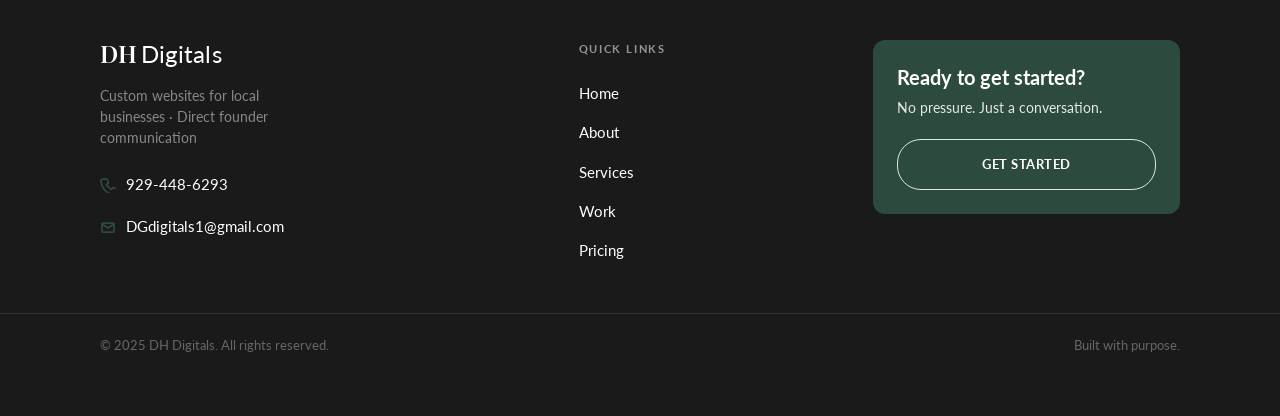
==== commit 1fb76ad8: "Add Work page with demo projects and fix build pricing card layout. Surface barbershop and plumbing " ====
--- a/index.html
+++ b/index.html
@@ -20,6 +20,7 @@
       <ul class="nav-links" id="navLinks">
         <li><a href="about.html">About</a></li>
         <li><a href="services.html">Services</a></li>
+        <li><a href="work.html">Work</a></li>
         <li><a href="#pricing">Pricing</a></li>
         <li><a href="contact.html" class="btn btn-primary">Get Started</a></li>
       </ul>
@@ -320,11 +321,7 @@
             </li>
             <li>
               <svg width="16" height="16" fill="none" stroke="currentColor" stroke-width="2.5" stroke-linecap="round"><polyline points="2 8 6 12 14 4"/></svg>
-              Expanded SEO setup
-            </li>
-            <li>
-              <svg width="16" height="16" fill="none" stroke="currentColor" stroke-width="2.5" stroke-linecap="round"><polyline points="2 8 6 12 14 4"/></svg>
-              Google Analytics setup
+              Expanded SEO &amp; Analytics setup
             </li>
             <li>
               <svg width="16" height="16" fill="none" stroke="currentColor" stroke-width="2.5" stroke-linecap="round"><polyline points="2 8 6 12 14 4"/></svg>
@@ -580,7 +577,8 @@
         <ul class="footer-links">
           <li><a href="index.html">Home</a></li>
           <li><a href="about.html">About</a></li>
-          <li><a href="#services">Services</a></li>
+          <li><a href="services.html">Services</a></li>
+          <li><a href="work.html">Work</a></li>
           <li><a href="#pricing">Pricing</a></li>
         </ul>
       </div>
--- a/styles.css
+++ b/styles.css
@@ -201,12 +201,14 @@
 .scroll-card-group.is-inview > .process-step,
 .scroll-card-group.is-inview > .why-card,
 .scroll-card-group.is-inview > .value-card,
+.scroll-card-group.is-inview > .work-card,
 .scroll-card.is-inview,
 .service-card.animate-in.visible,
 .price-card.animate-in.visible,
 .process-step.animate-in.visible,
 .why-card.animate-in.visible,
-.value-card.animate-in.visible {
+.value-card.animate-in.visible,
+.work-card.animate-in.visible {
   opacity: 1;
   transform: translateY(0);
 }
@@ -216,6 +218,7 @@
 .scroll-card-group > .process-step,
 .scroll-card-group > .why-card,
 .scroll-card-group > .value-card,
+.scroll-card-group > .work-card,
 .scroll-card {
   opacity: 0;
   transform: translateY(30px);
@@ -1037,6 +1040,15 @@
   padding-top: 3rem;
 }
 
+section.page-hero.page-hero--work {
+  padding-top: calc(var(--nav-offset) + 2rem);
+  padding-bottom: 0;
+}
+
+section.page-hero.page-hero--work + .work-section {
+  padding-top: 3rem;
+}
+
 .page-hero--services + section {
   padding-top: 64px;
 }
@@ -1171,7 +1183,8 @@
 .process-steps,
 .intro .container,
 .footer-main,
-.values-grid {
+.values-grid,
+.work-grid {
   min-width: 0;
 }
 
@@ -1181,7 +1194,8 @@
 .contact-grid > *,
 .story-grid > *,
 .trust-pillars > *,
-.values-grid > * {
+.values-grid > *,
+.work-grid > * {
   min-width: 0;
 }
 
@@ -1359,6 +1373,120 @@
   max-width: none;
 }
 
+/* ── SAMPLE WORK ── */
+.work-section {
+  background: var(--surface);
+}
+
+.work-section--page {
+  padding-bottom: var(--section-space);
+}
+
+.work-note {
+  margin-top: 2.5rem;
+  max-width: 36rem;
+  font-size: 15px;
+  line-height: 1.6;
+  color: var(--muted);
+}
+
+.work-header {
+  max-width: 40rem;
+  margin-bottom: 2.75rem;
+}
+
+.work-grid {
+  display: grid;
+  grid-template-columns: repeat(2, 1fr);
+  gap: 2rem;
+}
+
+.work-card {
+  background: #fff;
+  border: 1px solid rgba(26, 26, 26, 0.06);
+  border-radius: 4px;
+  overflow: hidden;
+  display: flex;
+  flex-direction: column;
+  box-shadow: 0 2px 20px rgba(0, 0, 0, 0.06);
+  transition: transform var(--hover-transition), box-shadow var(--hover-transition);
+}
+
+.scroll-card-group.is-inview > .work-card:hover {
+  transform: translateY(-5px);
+  box-shadow: var(--shadow-card-hover);
+}
+
+.work-preview {
+  position: relative;
+  aspect-ratio: 16 / 9;
+  overflow: hidden;
+  background: #1A1714;
+}
+
+.work-preview-image {
+  display: block;
+  width: 100%;
+  height: 100%;
+  object-fit: cover;
+  object-position: top center;
+}
+
+.work-card-body {
+  display: flex;
+  flex-direction: column;
+  flex: 1;
+  padding: 1.75rem 1.75rem 2rem;
+}
+
+.work-badge {
+  display: inline-block;
+  align-self: flex-start;
+  margin-bottom: 0.85rem;
+  padding: 0.35rem 0.65rem;
+  font-size: 11px;
+  font-weight: 700;
+  letter-spacing: 0.08em;
+  text-transform: uppercase;
+  color: var(--accent);
+  background: rgba(44, 74, 62, 0.08);
+  border-radius: 3px;
+}
+
+.work-card h3 {
+  margin-bottom: 0.65rem;
+}
+
+.work-card p {
+  color: var(--muted);
+  margin-bottom: 1.25rem;
+}
+
+.work-tags {
+  list-style: none;
+  display: flex;
+  flex-wrap: wrap;
+  gap: 0.5rem;
+  margin: 0 0 1.5rem;
+  padding: 0;
+}
+
+.work-tags li {
+  font-size: 12px;
+  font-weight: 600;
+  letter-spacing: 0.02em;
+  color: var(--muted);
+  padding: 0.35rem 0.65rem;
+  border: 1px solid rgba(26, 26, 26, 0.1);
+  border-radius: 100px;
+}
+
+.work-link {
+  margin-top: auto;
+  width: 100%;
+  text-align: center;
+}
+
 /* ── PRICING ── */
 #pricing,
 #plans {
@@ -1380,8 +1508,12 @@
   padding: 1rem 0;
 }
 
+.pricing-grid:not(.pricing-grid--care) {
+  align-items: stretch;
+}
+
 .pricing-grid > .price-card {
-  height: auto;
+  height: 100%;
 }
 
 .price-card {
@@ -1408,7 +1540,7 @@
 
 .price-card.featured {
   z-index: 2;
-  padding-bottom: 3.5rem;
+  padding-bottom: 2.25rem;
   border-color: rgba(44, 74, 62, 0.28);
   box-shadow:
     inset 0 4px 0 0 var(--accent),
@@ -1523,6 +1655,11 @@
 
 .price-card.featured .btn-primary {
   box-shadow: 0 4px 20px rgba(44, 74, 62, 0.22);
+}
+
+.pricing-grid:not(.pricing-grid--care) > .price-card.featured .btn-primary {
+  font-size: 12px;
+  padding: 0.72rem 1.4rem;
 }
 
 .price-card.featured .btn-primary:hover:not(:disabled) {
@@ -2557,6 +2694,14 @@
     padding-top: 2.5rem;
   }
 
+  section.page-hero.page-hero--work {
+    padding-bottom: 0;
+  }
+
+  section.page-hero.page-hero--work + .work-section {
+    padding-top: 2.5rem;
+  }
+
   .page-hero + section,
   .page-hero--services + section {
     padding-top: 48px;
@@ -2773,6 +2918,11 @@
     gap: 2rem;
   }
 
+  .work-grid {
+    grid-template-columns: 1fr;
+    gap: 1.5rem;
+  }
+
   .values-grid,
   .story-grid,
   .intro .container,
@@ -2815,7 +2965,7 @@
 
   .price-card.featured {
     order: -1;
-    padding: 2rem 20px 2.75rem;
+    padding: 2rem 20px;
   }
 
   .pricing-grid.pricing-grid--care {
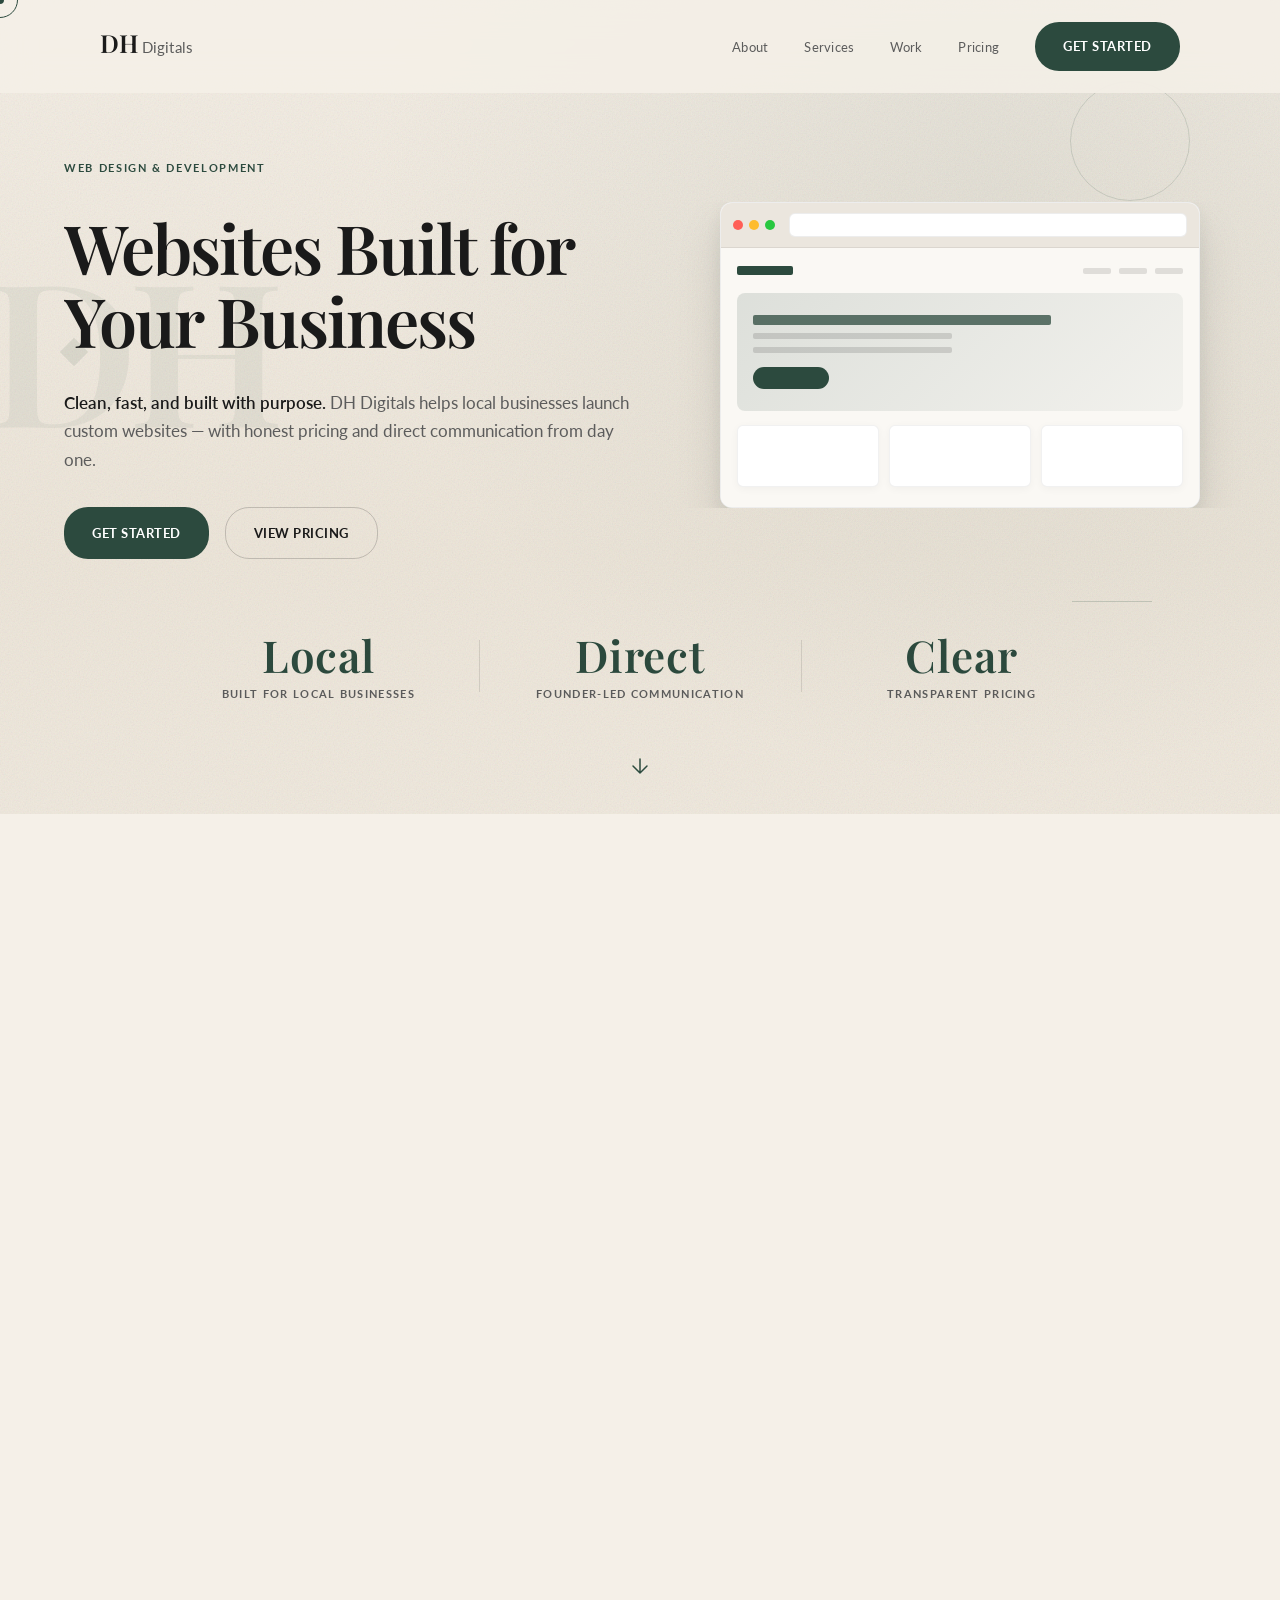
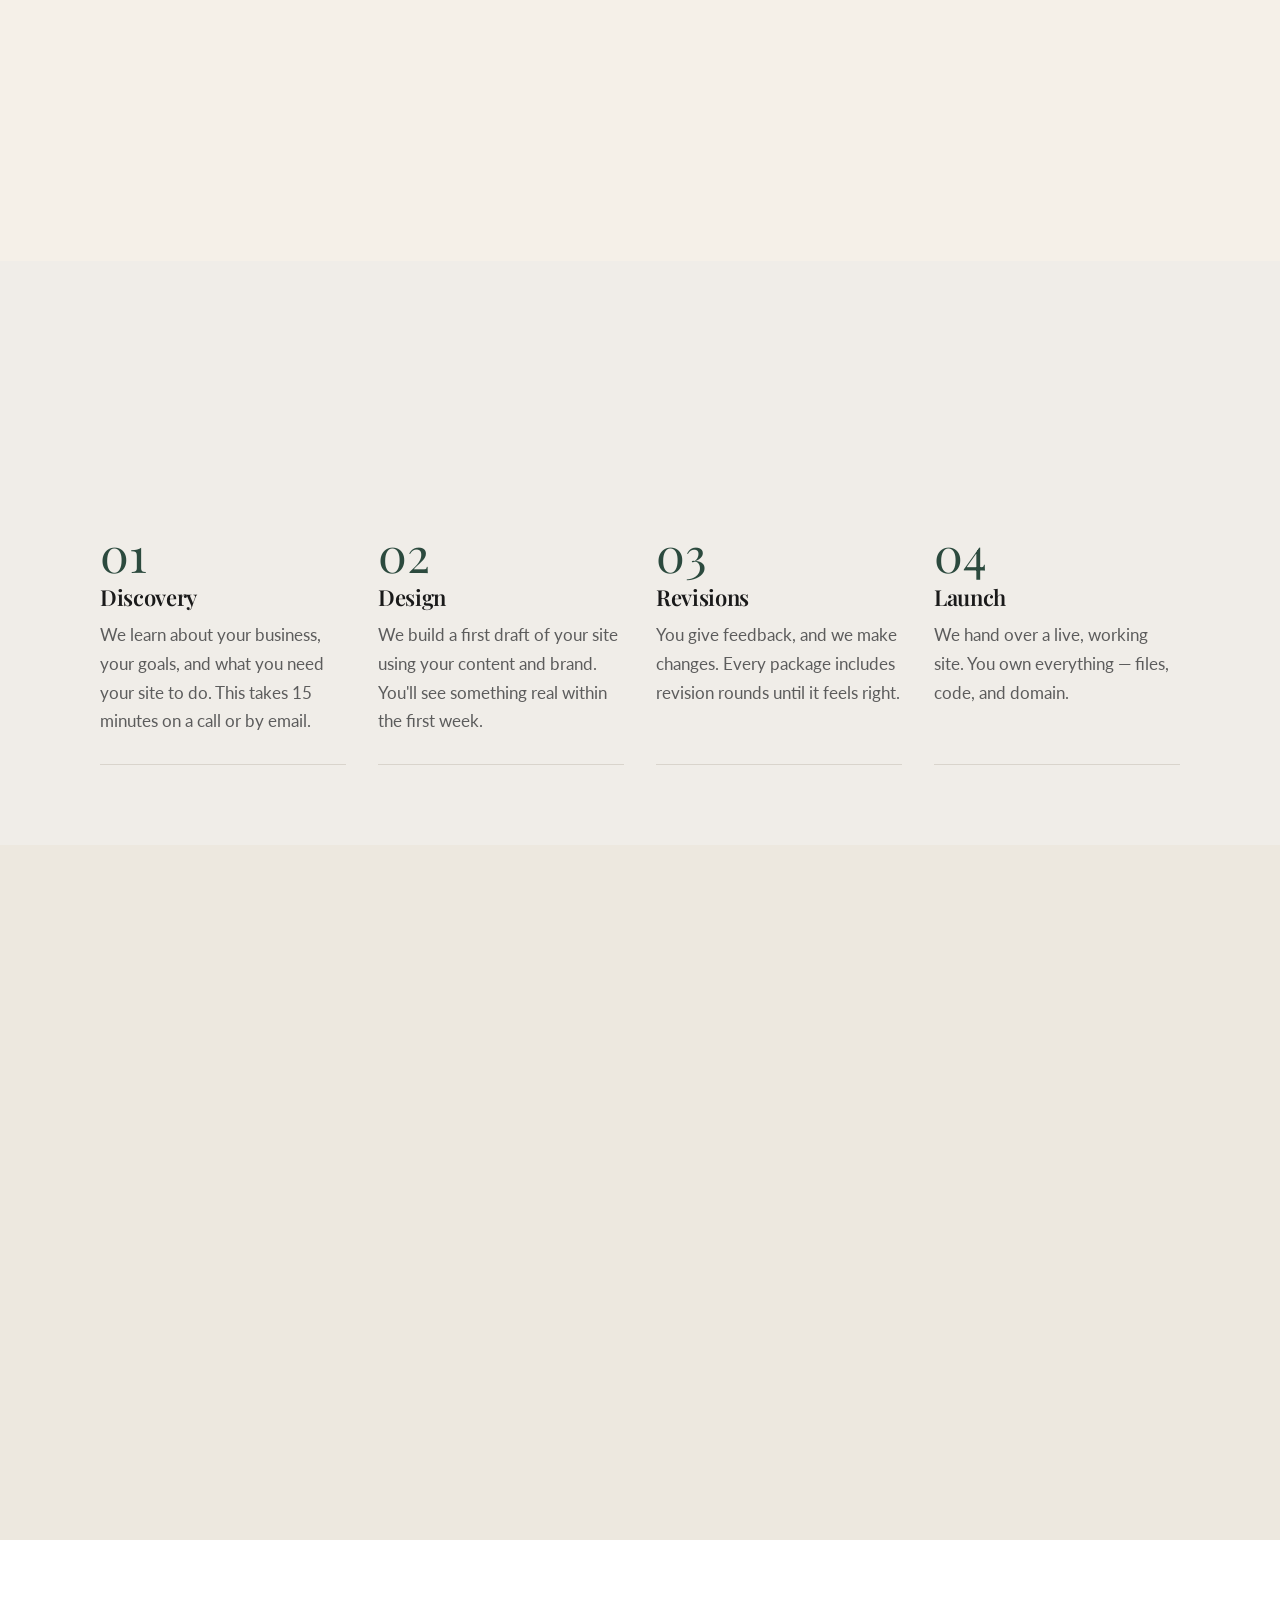
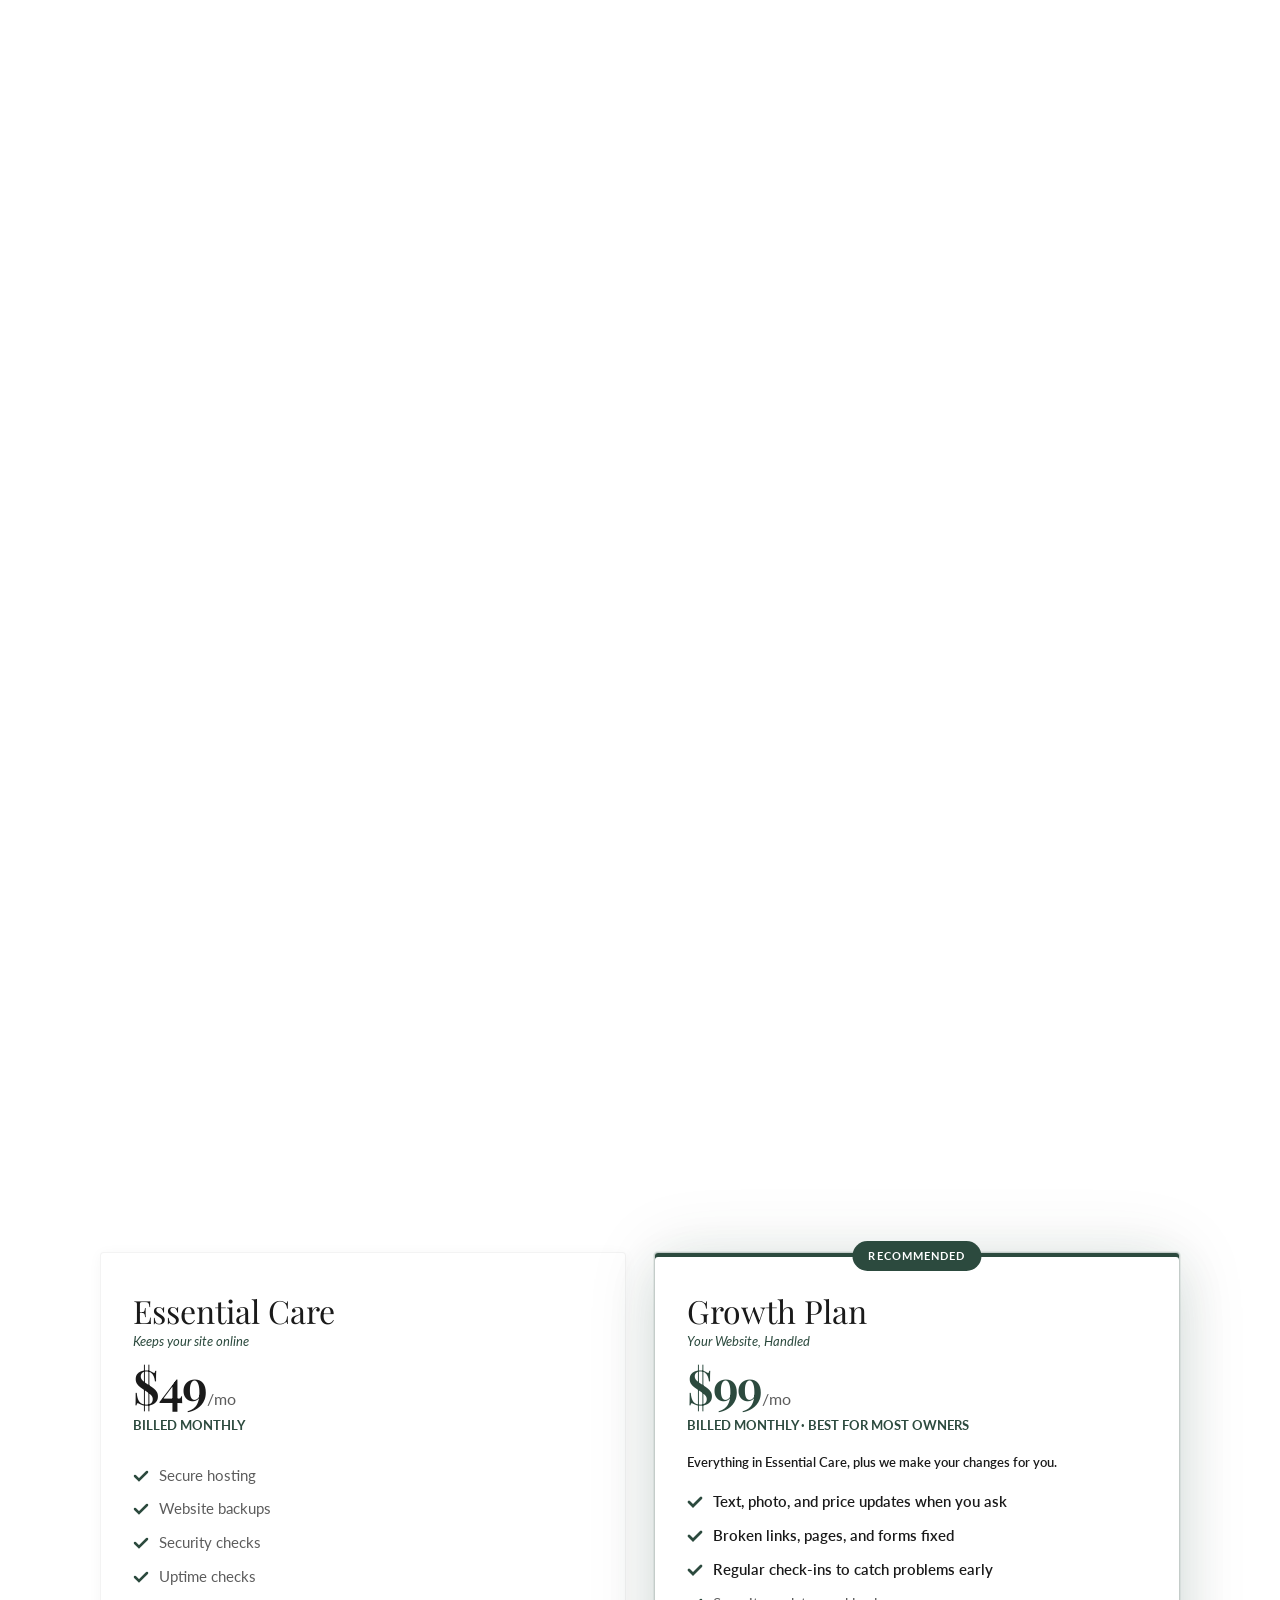
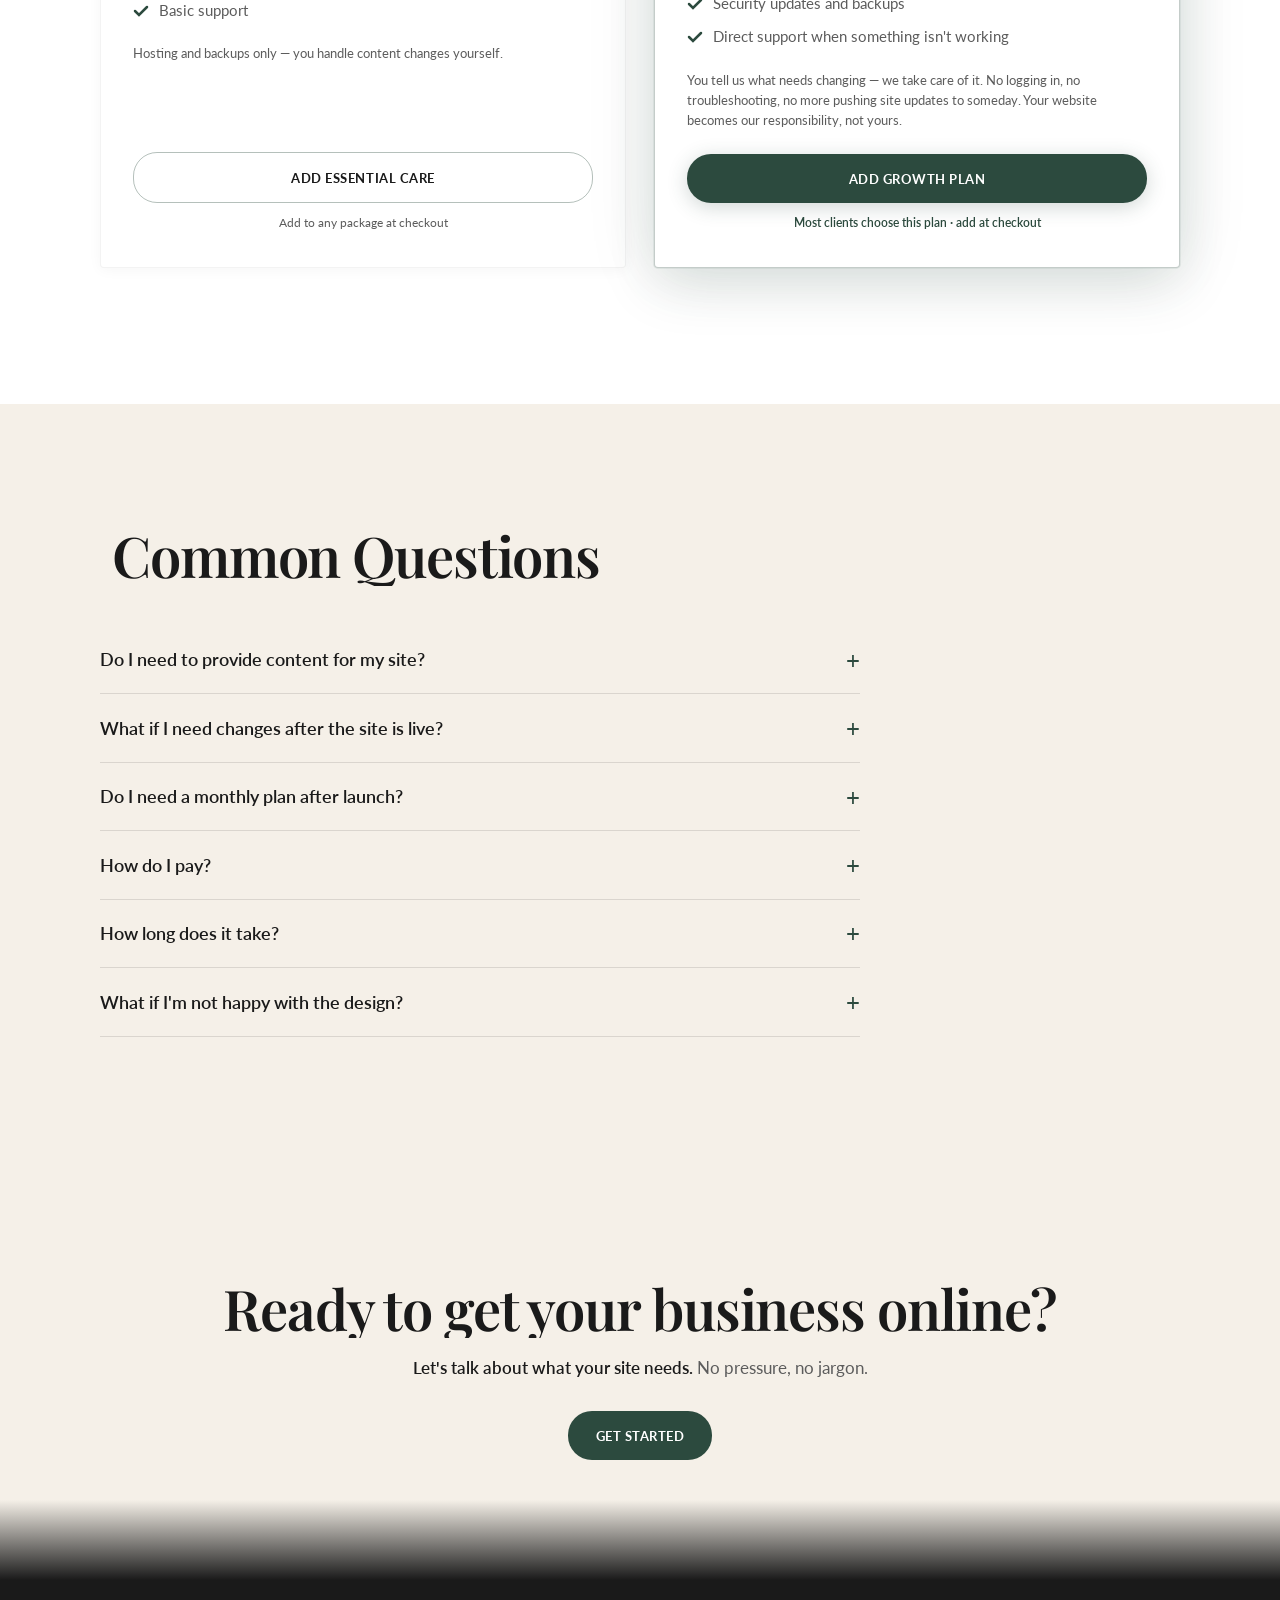
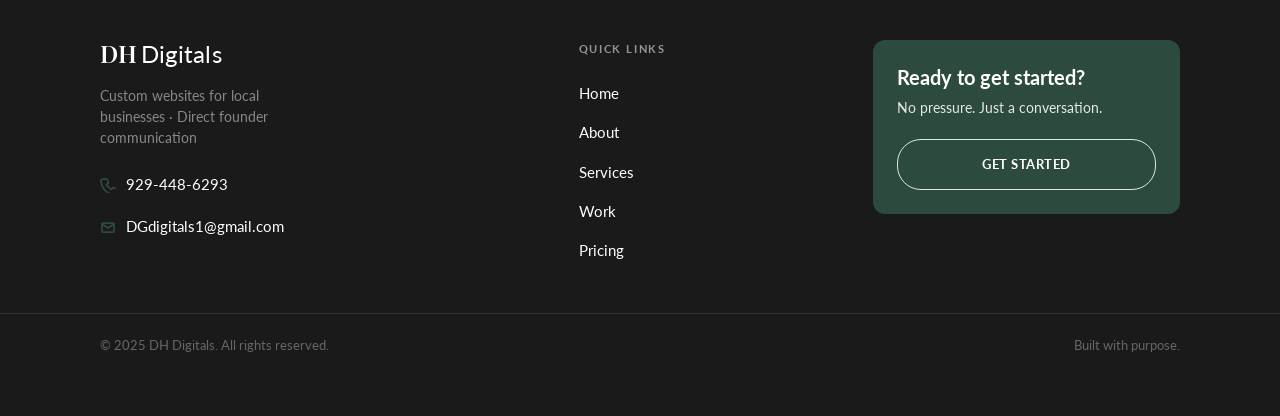
==== commit cc306025: "Fix iPhone mobile layout and navigation dropdown behavior. Repair the mobile menu so the toggle stay" ====
--- a/index.html
+++ b/index.html
@@ -2,7 +2,7 @@
 <html lang="en">
 <head>
   <meta charset="UTF-8">
-  <meta name="viewport" content="width=device-width, initial-scale=1.0">
+  <meta name="viewport" content="width=device-width, initial-scale=1.0, viewport-fit=cover">
   <meta name="description" content="Custom web design for local businesses. Transparent pricing, direct founder communication, and hand-built sites — no templates, no fluff.">
   <title>DH Digitals — Web Design & Development for Small Businesses</title>
   <link rel="icon" type="image/svg+xml" href="data:image/svg+xml,%3Csvg xmlns='http://www.w3.org/2000/svg' viewBox='0 0 32 32'%3E%3Crect width='32' height='32' rx='7' fill='%23F5F0E8'/%3E%3Ctext x='16' y='21.5' font-family='Georgia%2C%20serif' font-size='13' font-weight='600' fill='%232C4A3E' text-anchor='middle'%3EDH%3C/text%3E%3C/svg%3E">
--- a/styles.css
+++ b/styles.css
@@ -37,6 +37,10 @@
   overflow-x: hidden;
 }
 
+body.nav-open {
+  overflow: hidden;
+}
+
 [id] {
   scroll-margin-top: calc(var(--nav-offset) + 1rem);
 }
@@ -2694,12 +2698,21 @@
     padding-top: 2.5rem;
   }
 
+  section.page-hero.page-hero--work,
+  section.page-hero.page-hero--about {
+    padding-top: calc(var(--nav-offset) + 1.25rem);
+  }
+
   section.page-hero.page-hero--work {
     padding-bottom: 0;
   }
 
   section.page-hero.page-hero--work + .work-section {
     padding-top: 2.5rem;
+  }
+
+  .page-hero-content {
+    max-width: none;
   }
 
   .page-hero + section,
@@ -2759,8 +2772,14 @@
   }
 
   .hero h1 {
-    font-size: 42px;
+    font-size: clamp(2.25rem, 10.5vw, 42px);
     letter-spacing: -0.025em;
+    max-height: none;
+    overflow: visible;
+  }
+
+  .hero-scroll-hint {
+    display: none;
   }
 
   h2,
@@ -2832,45 +2851,67 @@
     font-size: var(--text-small);
   }
 
+  nav {
+    padding-top: max(1rem, env(safe-area-inset-top));
+    padding-left: env(safe-area-inset-left);
+    padding-right: env(safe-area-inset-right);
+  }
+
   nav .container {
-    flex-wrap: wrap;
+    flex-wrap: nowrap;
     align-items: center;
     position: relative;
   }
 
+  .logo {
+    order: 1;
+    flex: 1;
+    min-width: 0;
+  }
+
   .nav-toggle {
+    order: 2;
     display: flex;
     align-items: center;
     justify-content: center;
+    flex-shrink: 0;
     min-width: 44px;
     min-height: 44px;
     width: 44px;
     height: 44px;
-    margin: -0.35rem -0.25rem -0.35rem 0;
+    margin: 0;
+    margin-left: auto;
   }
 
   .nav-links {
+    order: 3;
+    position: absolute;
+    top: calc(100% + 0.35rem);
+    left: 0;
+    right: 0;
+    flex-basis: auto;
     flex-direction: column;
     align-items: stretch;
     width: 100%;
-    flex-basis: 100%;
     max-height: 0;
     overflow: hidden;
     gap: 0;
     padding: 0;
     margin: 0;
-    border-bottom: 0 solid var(--border);
-    transition: max-height var(--hover-transition);
+    border: 0 solid var(--border);
+    border-radius: 4px;
+    background: var(--bg);
+    box-shadow: none;
+    transition: max-height var(--hover-transition), padding var(--hover-transition), border-color var(--hover-transition), box-shadow var(--hover-transition);
+    z-index: 10;
   }
 
   .nav-links.open {
-    max-height: 300px;
+    max-height: min(80vh, 24rem);
     padding: 0.5rem 0 1rem;
     gap: 0;
-    border-bottom: 1px solid var(--border);
-    background: rgba(245, 240, 232, 0.98);
-    backdrop-filter: blur(12px);
-    -webkit-backdrop-filter: blur(12px);
+    border-width: 1px;
+    box-shadow: 0 12px 32px rgba(0, 0, 0, 0.08);
   }
 
   .nav-links li {
@@ -2966,6 +3007,19 @@
   .price-card.featured {
     order: -1;
     padding: 2rem 20px;
+    margin-top: 0.75rem;
+  }
+
+  .price-badge {
+    top: -0.5rem;
+  }
+
+  .pricing-header .pricing-urgency,
+  .pricing-header .pricing-trust,
+  .care-plans-intro,
+  .care-plans-clarifier {
+    padding-left: 0;
+    padding-right: 0;
   }
 
   .pricing-grid.pricing-grid--care {
@@ -3064,6 +3118,7 @@
     align-items: center;
     text-align: center;
     gap: 0.5rem;
+    padding-bottom: max(48px, env(safe-area-inset-bottom));
   }
 
   .footer-copy,
@@ -3090,6 +3145,35 @@
   }
 
   .container {
-    width: min(1080px, calc(100vw - 2rem));
-  }
-}
+    width: min(1080px, calc(100% - 2rem));
+    padding-left: max(0px, env(safe-area-inset-left));
+    padding-right: max(0px, env(safe-area-inset-right));
+  }
+
+  body.page-contact main {
+    padding-top: calc(var(--nav-offset) + 1.25rem);
+  }
+
+  .contact-info > h1 {
+    font-size: clamp(2rem, 9vw, 36px);
+  }
+
+  .method-value {
+    overflow-wrap: anywhere;
+    word-break: break-word;
+  }
+
+  .page-intro-dh {
+    font-size: clamp(4rem, 22vw, 120px);
+    letter-spacing: 0.12em;
+  }
+
+  .page-intro-digitals {
+    font-size: clamp(1rem, 4.5vw, 24px);
+    letter-spacing: 0.28em;
+  }
+
+  .work-card-body {
+    padding: 1.5rem 1.25rem 1.75rem;
+  }
+}
